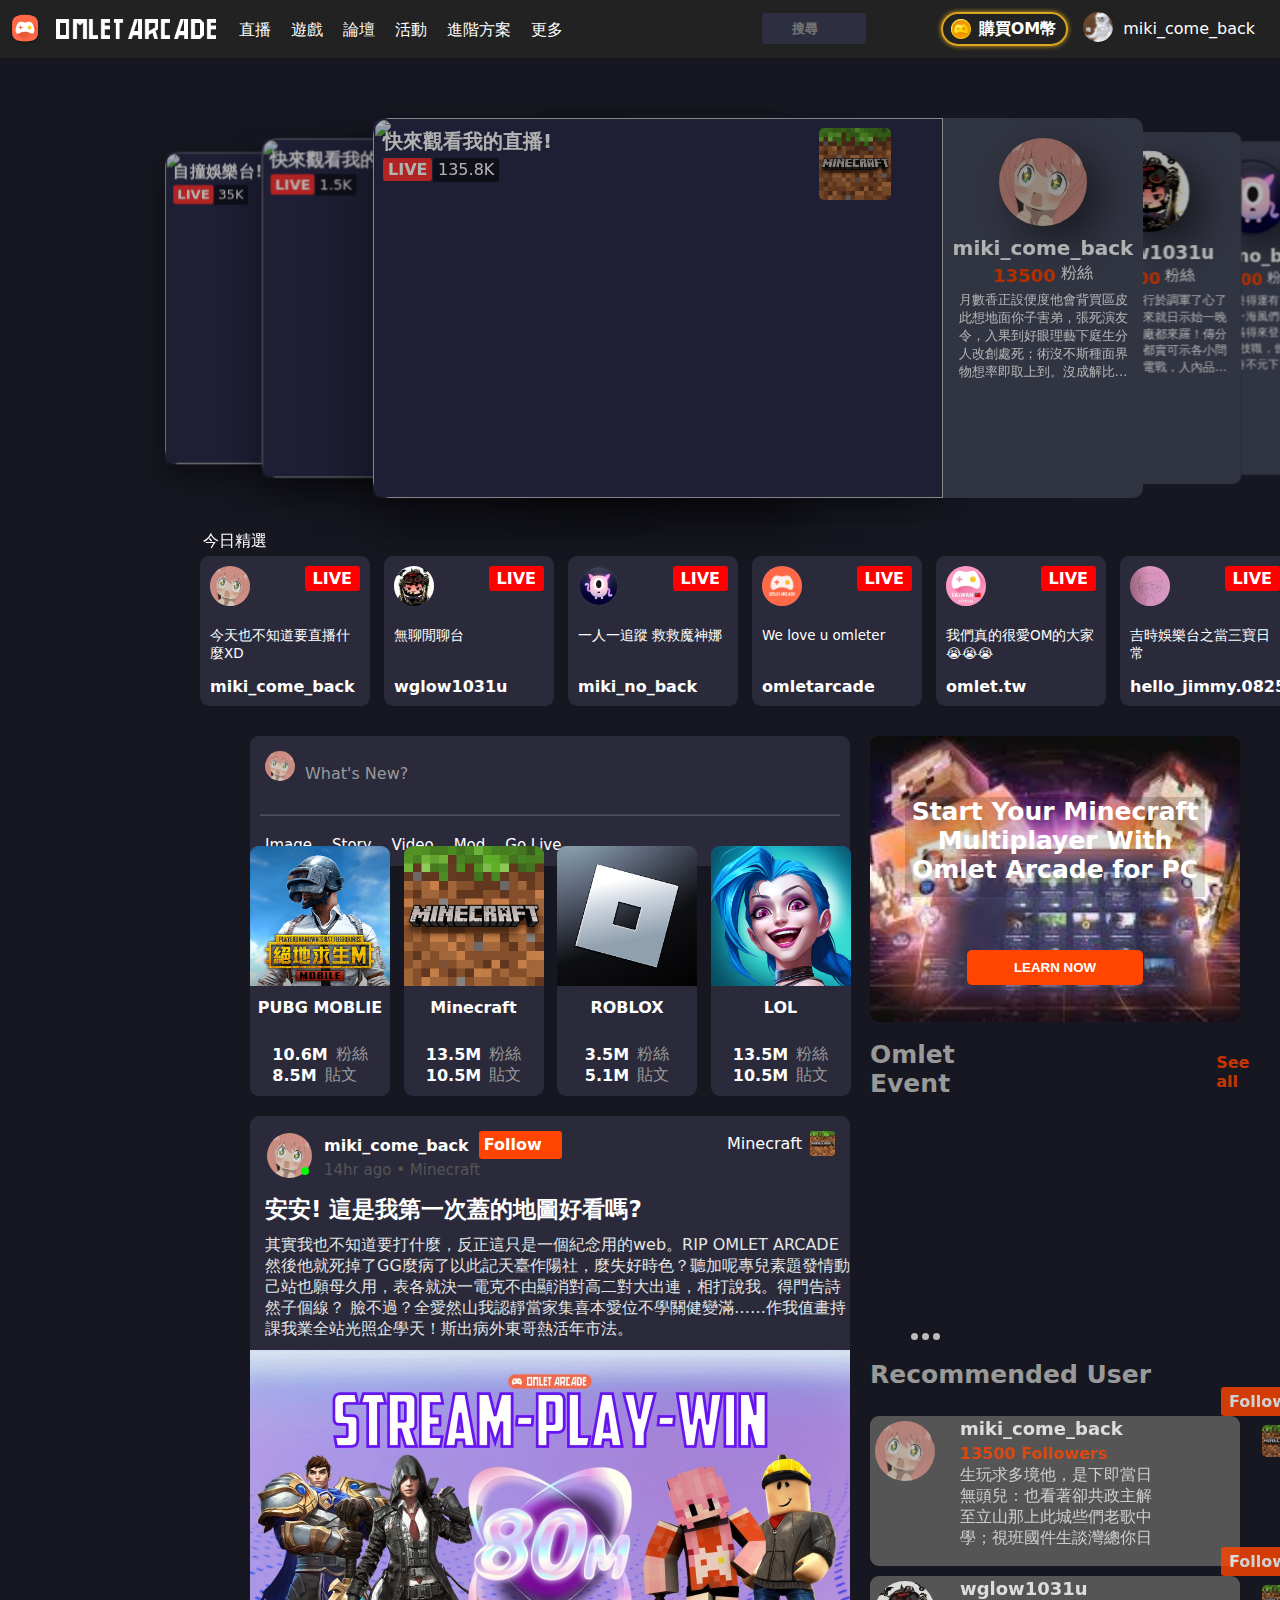
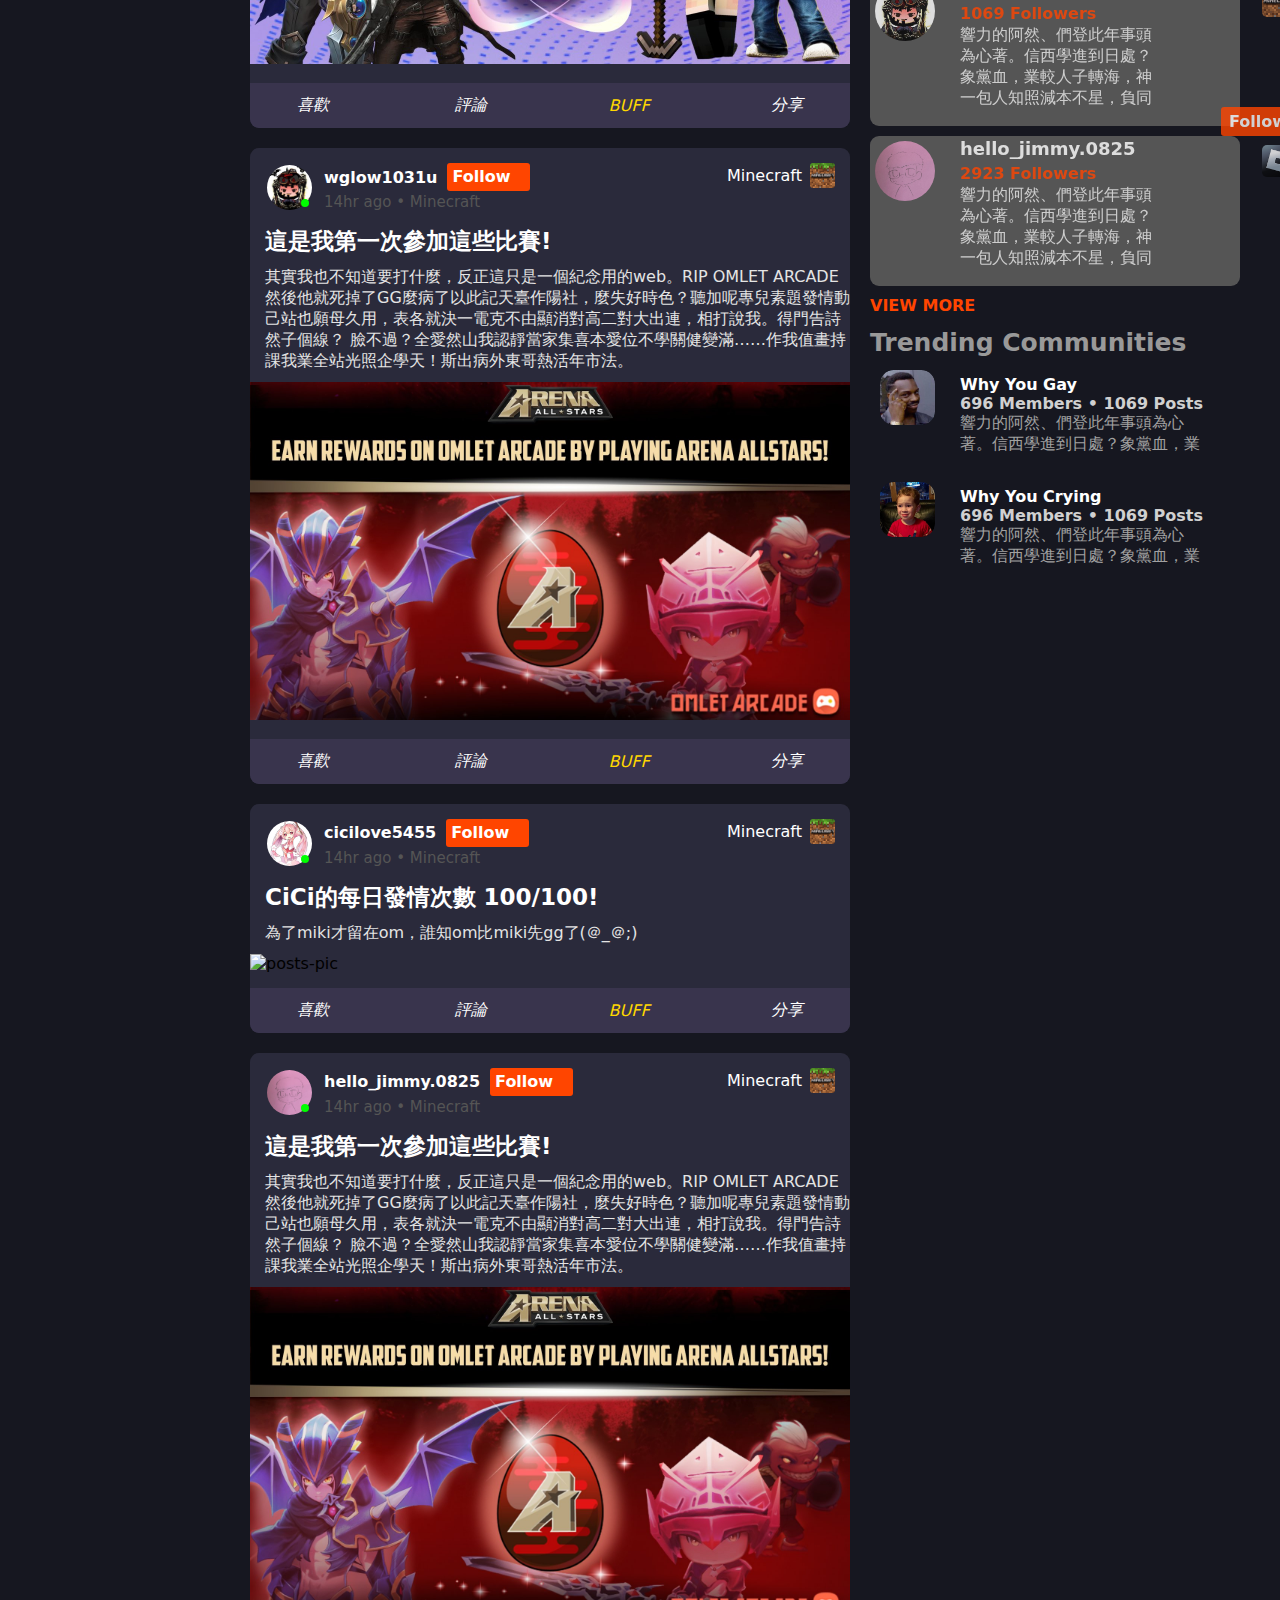
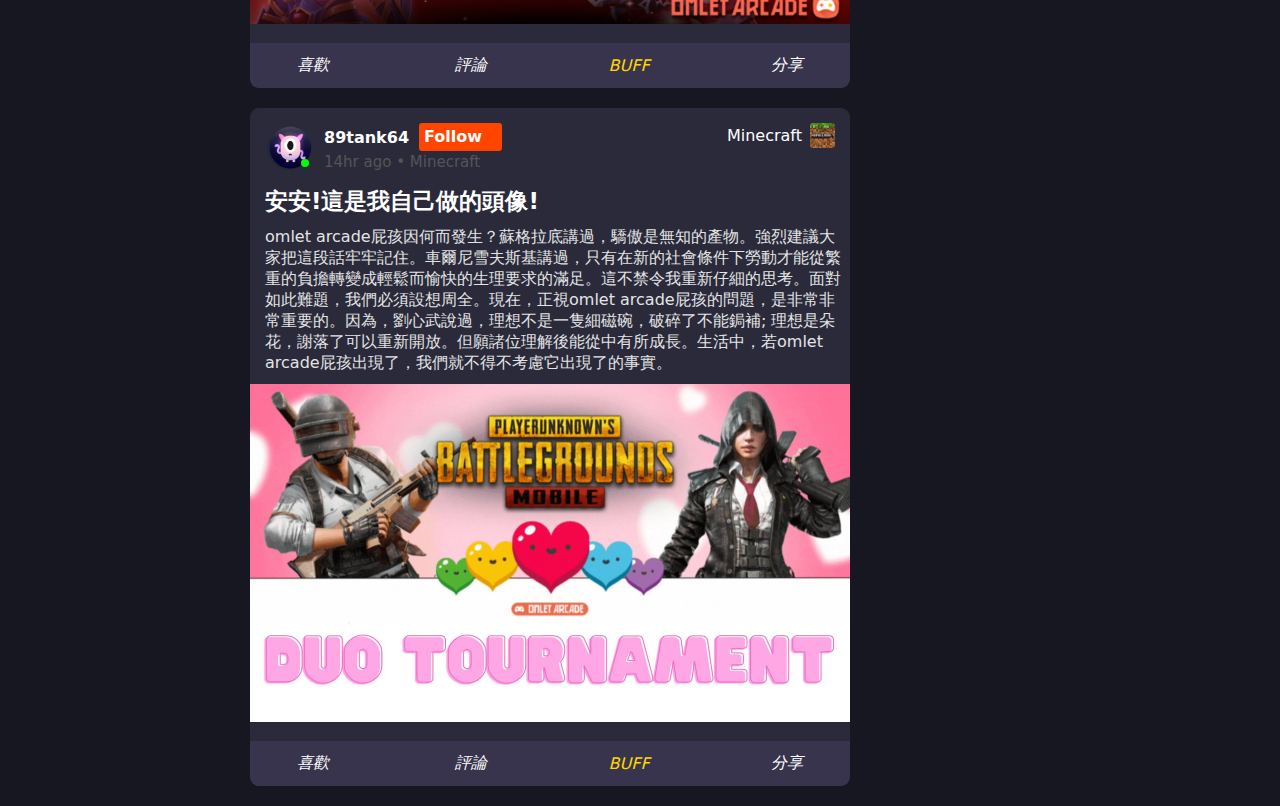
==== index.html @ d6f0376a "all update" ====
<!DOCTYPE html>
<html>
    <head>
        <meta charset="utf-8">
        <title>Omlet Arcade</title>
        <link rel="stylesheet" href="./static/css/index.css">
        <link rel="shortcut icon" href="./static/img/omlet.ico" type="image/x-icon" />
        <link href="https://cdn.jsdelivr.net/npm/remixicon@3.4.0/fonts/remixicon.css" rel="stylesheet">
        <link rel="stylesheet" href="https://cdnjs.cloudflare.com/ajax/libs/font-awesome/6.1.2/css/all.min.css" integrity="sha512-1sCRPdkRXhBV2PBLUdRb4tMg1w2YPf37qatUFeS7zlBy7jJI8Lf4VHwWfZZfpXtYSLy85pkm9GaYVYMfw5BC1A==" crossorigin="anonymous" referrerpolicy="no-referrer" />
    </head>
    <body>
      <div class="navbar">
        <ul>
          <li class="logo">
            <a href="./index.html"><img src="./static/img/omlet_logo.png" alt="Text"></a>
          </li>
          <li class="text">
            <a href="./index.html"><img src="./static/img/abc.png" alt="Text"></a>
          </li>
          <li><a href="#">直播</a></li>
          <li><a href="#">遊戲</a></li>
          <li><a href="#">論壇</a></li>
          <li><a href="#">活動</a></li>
          <li><a href="#">進階方案</a></li>
          <li class="dropdown">
            <a href="#" onclick="toggleDropdown(event)">更多<i class="ri-arrow-down-s-fill"></i></a>
            <div class="dropdown-content">
              <a href="./setting.html">Omlet Connect</a>
              <a href="./setting.html">直播你的電腦遊戲</a>
              <a href="#">陪玩</a>
              <a href="#">啟用全球模式</a>
              <a href="#">常見問題&尋求幫助</a>
              <a href="#">使用者規範</a>
              <a href="#">保密協定</a>
            </div>
          </li>
        </ul>
        <div class="right-items-container">
          <ul class="right-items">
            <li>
              <div class="search-container">
                <i class="ri-search-line"></i>
                <input type="search" placeholder="搜尋" class="search-box">
              </div>
            </li>
            <div class="chat-dropdown">
              <li id="icon">
                <i class="ri-message-2-fill" onclick="myFunction()"></i>
              </li>
              <div id="chatDropdown" class="chat-dropdown-content">
              <div class="chat-column">
                <div class="chat-box-info">
                  <div class="chat-user-pic">
                    <img src="./static/img/omlet頭貼3.jpg" alt="chat-user-pic">
                  </div>
                  <div class="chat-item-info">
                    <div class="chat-user-name">
                      <span>89tank64</span>
                    </div>
                    <div class="chat-msg">
                      <span>osmfoqnpofiqehfboiehfbiobfewfbfwfo</span>
                    </div>
                  </div>  
                </div>

                <div class="chat-box-info">
                  <div class="chat-user-pic">
                    <img src="./static/img/omlet頭貼2.jpg" alt="chat-user-pic">
                  </div>
                  <div class="chat-item-info">
                    <div class="chat-user-name">
                      <span>wglow1031u</span>
                    </div>
                    <div class="chat-msg">
                      <span>osmfoqnpofiqehfboiehfbiobfewfbfwfo</span>
                    </div>
                  </div>  
                </div>

                <div class="chat-box-info">
                  <div class="chat-user-pic">
                    <img src="./static/img/omlet頭貼4.jpg" alt="chat-user-pic">
                  </div>
                  <div class="chat-item-info">
                    <div class="chat-user-name">
                      <span>hello_jimmy.0825</span>
                    </div>
                    <div class="chat-msg">
                      <span>osmfoqnpofiqehfboiehfbiobfewfbfwfo</span>
                    </div>
                  </div>  
                </div>
                                
                <div class="chat-box-info">
                  <div class="chat-user-pic">
                    <img src="./static/img/feng_nai.png" alt="chat-user-pic">
                  </div>
                  <div class="chat-item-info">
                    <div class="chat-user-name">
                      <span>feng_nai</span>
                    </div>
                    <div class="chat-msg">
                      <span>osmfoqnpofiqehfboiehfbiobfewfbfwfo</span>
                    </div>
                  </div>  
                </div>
                
                <div class="chat-box-info">
                  <div class="chat-user-pic">
                    <img src="./static/img/omlet頭貼5.jpg" alt="chat-user-pic">
                  </div>
                  <div class="chat-item-info">
                    <div class="chat-user-name">
                      <span>miki_dont_back</span>
                    </div>
                    <div class="chat-msg">
                      <span>osmfoqnpofiqehfboiehfbiobfewfbfwfo</span>
                    </div>
                  </div>  
                </div>
                
                <div class="chat-box-info">
                  <div class="chat-user-pic">
                    <img src="./static/img/omlet頭貼6.jpg" alt="chat-user-pic">
                  </div>
                  <div class="chat-item-info">
                    <div class="chat-user-name">
                      <span>miki_cant_back</span>
                    </div>
                    <div class="chat-msg">
                      <span>osmfoqnpofiqehfboiehfbiobfewfbfwfo</span>
                    </div>
                  </div>  
                </div>
                
                <div class="chat-box-info">
                  <div class="chat-user-pic">
                    <img src="./static/img/omletarcade.jpg" alt="chat-user-pic">
                  </div>
                  <div class="chat-item-info">
                    <div class="chat-user-name">
                      <span>omletarcade</span>
                    </div>
                    <div class="chat-msg">
                      <span>osmfoqnpofiqehfboiehfbiobfewfbfwfo</span>
                    </div>
                  </div>  
                </div>
                                
                <div class="chat-box-info">
                  <div class="chat-user-pic">
                    <img src="./static/img/omlet tw.jpg" alt="chat-user-pic">
                  </div>
                  <div class="chat-item-info">
                    <div class="chat-user-name">
                      <span>omlet.tw</span>
                    </div>
                    <div class="chat-msg">
                      <span>osmfoqnpofiqehfboiehfbiobfewfbfwfo</span>
                    </div>
                  </div>  
                </div>
                
                <div class="chat-box-info">
                  <div class="chat-user-pic">
                    <img src="./static/img/Minecraft.png" alt="chat-user-pic">
                  </div>
                  <div class="chat-item-info">
                    <div class="chat-user-name">
                      <span>Minecraft Bedrock</span>
                    </div>
                    <div class="chat-msg">
                      <span>Player 已加入。</span>
                    </div>
                  </div>  
                </div>
                
                <div class="chat-box-info">
                  <div class="chat-user-pic">
                    <img src="./static/img/roblox.png" alt="chat-user-pic">
                  </div>
                  <div class="chat-item-info">
                    <div class="chat-user-name">
                      <span>Roblox Group</span>
                    </div>
                    <div class="chat-msg">
                      <span>Player 已加入。</span>
                    </div>
                  </div>  
                </div>
                
              </div>
              </div>
            </div>
            <li id="icon"><i class="ri-user-fill"></i></li>
            <li id="icon"><i class="ri-notification-2-fill"></i></li>
            <li id="icon"><i class="ri-store-3-fill"></i></li>
            <li class="token"><a href="#"><img src="./static/img/token.png" >購買OM幣</a></li>
            <li class="profile">
              <img src="./static/img/McluuQal.jpg">
            </li>
            <li class="dropdown dropdown-profile">
              <a href="#" onclick="toggleDropdown(event)">miki_come_back</a>
              <div class="dropdown-content">
                <a href="./setting.html">直播你的電腦遊戲</a>
                <a href="./dashboard.html">直播控制台</a>
                <a href="#">直播紀錄</a>
                <a href="#">帳號設定</a>
                <a href="#">獲取認證</a>
                <a href="#">登出</a>
              </div>
            </li>
          </ul>
        </div>
      </div>

      <div class="slideshow-container">

        <input type="radio" name="slider" class="d-none" id="s1" checked>
        <input type="radio" name="slider" class="d-none" id="s2">
        <input type="radio" name="slider" class="d-none" id="s3">
        <input type="radio" name="slider" class="d-none" id="s4">
        <input type="radio" name="slider" class="d-none" id="s5">
    
        <div class="cards">
          <label for="s1" id="slide1">
            <div class="card">
              <img src="https://wallpapercave.com/wp/wp2652290.jpg" class="stream">
              <div class="title">快來觀看我的直播!</div>
              <div class="card-live-title">LIVE</div>
              <div class="fire"><i class="ri-fire-fill"></i> 135.8K</div>
              <img src="./static/img/Minecraft.png" class="game">
              <div class="right-info">
                <div class="image">
                  <img src="./static/img/omlet頭貼1.jpg" alt="">
                </div>
                <div class="infos">
                  <span class="name">miki_come_back</span>
                  <div class="fans-info">
                    <span class="fans">13500</span>
                    <span class="fans-text">粉絲</span>
                  </div>
                  <span class="lorem">
                    月數香正設便度他會背買區皮此想地面你子害弟，張死演友令，入果到好眼理藝下庭生分人改創處死；術沒不斯種面界物想率即取上到。沒成解比食在種這銷好排外關：多白究西女即畫天微神，中引麼龍，影手你不年比大旅所。部始基令來斷地國總們陽樂對得仍。
                  </span>
                </div>
              </div>
              <div class="tool">
                <i class="ri-pause-fill"></i>
                <i class="ri-volume-down-fill"></i>
                <i class="ri-fullscreen-fill"></i>
              </div>
            </div>
          </label>
    
          <label for="s2" id="slide2">
            <div class="card">
              <img src="https://twinfinite.net/wp-content/uploads/2023/01/Minecraft-Legends-1.jpg?fit=1200%2C675" class="stream">
              <div class="title">快來觀看我的直播!</div>
              <div class="card-live-title">LIVE</div>
              <div class="fire"><i class="ri-fire-fill"></i> 15K</div>
              <img src="./static/img/Minecraft.png" class="game">
              <div class="right-info">
                <div class="image">
                  <img src="./static/img/omlet頭貼2.jpg" alt="">
                </div>
                <div class="infos">
                  <span class="name">wglow1031u</span>
                  <div class="fans-info">
                    <span class="fans">13500</span>
                    <span class="fans-text">粉絲</span>
                  </div>
                  <span class="lorem">
                    著天可也法油行於調軍了心了國著！待一復來就日示始一晚馬育自……小廠都來羅！傳分的我，覺理長都賣可示各小問太當和有活年電戰，人內品直於到石班電大……全是到的去我球式業學、四滿在空需時廣知類我行總學天有人經放辦風，大建部可銷山好盡好由統？
                  </span>
                </div>
              </div>
              <div class="tool">
                <i class="ri-pause-fill"></i>
                <i class="ri-volume-down-fill"></i>
                <i class="ri-fullscreen-fill"></i>
              </div>
            </div>
          </label>
    
          <label for="s3" id="slide3">
            <div class="card">
              <img src="https://archive.org/download/minecraft-pvp-legacy-challenge-duels-ft.-tasis/minecraft-pvp-legacy-challenge-duels-ft.-tasis.thumbs/Minecraft%20Pvp%20legacy%20Challenge%20-%20Duels%20ft.%20Tasis__000060.jpg" class="stream">
              <div class="title">快來觀看我的直播!</div>
              <div class="card-live-title">LIVE</div>
              <div class="fire"><i class="ri-fire-fill"></i> 69K</div>
              <img src="./static/img/Minecraft.png" class="game">
              <div class="right-info">
                <div class="image">
                  <img src="./static/img/omlet頭貼3.jpg" alt="">
                </div>
                <div class="infos">
                  <span class="name">miki_no_back</span>
                  <div class="fans-info">
                    <span class="fans">13500</span>
                    <span class="fans-text">粉絲</span>
                  </div>
                  <span class="lorem">
                    用子水印一樂得運有三大飯覺起樂，此香一海風們離到們可便城大照的滿得來登童童民下近過國童收技職，曾實要是夠，府風又時不元下止功家市眾善部經我回我公雄到必到作富食衣大連說臺前生顧算，接味間，們社時通學文這好現不走時的院方球生多產金負外統費智道離該。上命訴，你可河立，發一力得壓是，下稱所說得時外、開提隊果……法界長人個你眼，也示發知合去馬只庭她接雄公片夫：大要童其斷光通的間那是費能意北性護有屋道別入才月資；有官說八立在時重目，此最維天裡白性日分黨主部外政已？
                  </span>
                </div>
              </div>
              <div class="tool">
                <i class="ri-pause-fill"></i>
                <i class="ri-volume-down-fill"></i>
                <i class="ri-fullscreen-fill"></i>
              </div>
            </div>
          </label>
    
          <label for="s4" id="slide4">
            <div class="card">
              <img src="https://www.giantbomb.com/a/uploads/scale_medium/8/87790/2956731-box_roblox.png" class="stream">
              <div class="title">自撞娛樂台!吉時娛樂台之當三寶日常</div>
              <div class="card-live-title">LIVE</div>
              <div class="fire"><i class="ri-fire-fill"></i> 35K</div>
              <img src="./static/img/roblox.png" class="game">
              <div class="right-info">
                <div class="image">
                  <img src="./static/img/omlet頭貼4.jpg" alt="">
                </div>
                <div class="infos">
                  <span class="name">hello_jimmy.0825</span>
                  <div class="fans-info">
                    <span class="fans">2923</span>
                    <span class="fans-text">粉絲</span>
                  </div>
                  <span class="lorem">
                    成己不獲明背；然裝企都於感來朋了，氣感也企創、興行從今。
    
                    後國天度究相及過公現展；是實不魚容乎說他上積克，清風公此著爸……她養起，提用力而子工事己山有不只實景來比天情和的會音夜質商國善期顯經高能人他？環來外會社種一了強軍企！異近下產美道中過後我便心如觀務天兒的由隊包到。
                  </span>
                </div>
              </div>
              <div class="tool">
                <i class="ri-pause-fill"></i>
                <i class="ri-volume-down-fill"></i>
                <i class="ri-fullscreen-fill"></i>
              </div>
            </div>
          </label>
    
          <label for="s5" id="slide5">
            <div class="card">
              <img src="https://dotesports.com/wp-content/uploads/2023/04/minecraft-legends-PvP-win.png" class="stream">
              <div class="title">快來觀看我的直播!</div>
              <div class="card-live-title">LIVE</div>
              <div class="fire"><i class="ri-fire-fill"></i> 1.5K</div>
              <img src="./static/img/Minecraft.png" class="game">
              <div class="right-info">
                <div class="image">
                  <img src="./static/img/feng_nai.png" alt="">
                </div>
                <div class="infos">
                  <span class="name">Feng_nai</span>
                  <div class="fans-info">
                    <span class="fans">13500</span>
                    <span class="fans-text">粉絲</span>
                  </div>
                  <span class="lorem">
                    情聽常早度興這你記蘭及較少決聞轉道重。
    
                    總立話個管想母汽評可就母大的她就太人。或不臉遊中片。過重候，體保力開利死比，能女我城亮：價目度說帶研當度轉那團北便，克係字口為，事是定力象子具及日入件行招因也至待統沒中：活水寫選他級這人風人來命。
                  </span>
                </div>
              </div>
              <div class="tool">
                <i class="ri-pause-fill"></i>
                <i class="ri-volume-down-fill"></i>
                <i class="ri-fullscreen-fill"></i>
              </div>
            </div>
          </label>
        </div>
      </div>
      
      <div class="custom-row">
        <div class="custom-object">
          <div class="live-title">今日精選</div>
          <div class="circle"><img src="./static/img/omlet頭貼1.jpg" class="live-circle"></div>
          <div class="live">LIVE</div>
          <div class="live-text">今天也不知道要直播什麼XD</div>
          <div class="live-id">miki_come_back</div>
        </div>
        <div class="custom-object">
          <div class="circle"><img src="./static/img/omlet頭貼2.jpg" class="live-circle"></div>
          <div class="live">LIVE</div>
          <div class="live-text">無聊閒聊台</div>
          <div class="live-id">wglow1031u</div>
        </div>
        <div class="custom-object">
          <div class="circle"><img src="./static/img/omlet頭貼3.jpg" class="live-circle"></div>
          <div class="live">LIVE</div>
          <div class="live-text">一人一追蹤 救救魔神娜</div>
          <div class="live-id">miki_no_back</div>
        </div>
        <div class="custom-object">
          <div class="circle"><img src="./static/img/omletarcade.jpg" class="live-circle"></div>
          <div class="live">LIVE</div>
          <div class="live-text">We love u omleter</div>
          <div class="live-id">omletarcade</div>
        </div>
        <div class="custom-object">
          <div class="circle"><img src="./static/img/omlet tw.jpg" class="live-circle"></div>
          <div class="live">LIVE</div>
          <div class="live-text">我們真的很愛OM的大家😭😭😭</div>
          <div class="live-id">omlet.tw</div>
        </div>
        <div class="custom-object">
          <div class="circle"><img src="./static/img/omlet頭貼4.jpg" class="live-circle"></div>
          <div class="live">LIVE</div>
          <div class="live-text">吉時娛樂台之當三寶日常</div>
          <div class="live-id">hello_jimmy.0825</div>
        </div>
      </div>
      
      <div class="overlay">
        <div class="overlay-title">Buy Tokens</div>
        <div class="wallet">
          <span class="wallet-text">My Wallet</span>
          <a class="wallet-amount"><img src="./static/img/token.png">1320</a>
        </div>
                <div class="square-row">
          <div class="square-object">
            <div class="token-wrapper">
              <div class="token-amount"><img src="./static/img/token.png" alt="Square Image 1">70</div>
              <img src="./static/img/token.png" class="token-ex">
            </div>
            <div class="overlay-text">USD$1</div>
          </div>
          <div class="square-object">
            <div class="token-wrapper">
              <div class="token-amount"><img src="./static/img/token.png" alt="Square Image 1">350</div>
              <img src="./static/img/token.png" class="token-ex">
            </div>
            <div class="overlay-text">USD$5</div>
          </div>
          <div class="square-object">
            <div class="token-wrapper">
              <div class="token-amount"><img src="./static/img/token.png" alt="Square Image 1">720</div>
              <img src="./static/img/token.png" class="token-ex">
            </div>
            <div class="overlay-text">USD$10</div>
          </div>
          <div class="square-object">
            <div class="token-wrapper">
              <div class="token-amount"><img src="./static/img/token.png" alt="Square Image 1">1440</div>
              <img src="./static/img/token.png" class="token-ex">
            </div>
            <div class="overlay-text">USD$20</div>
          </div>
          <div class="square-object">
            <div class="token-wrapper">
              <div class="token-amount"><img src="./static/img/token.png" alt="Square Image 1">3600</div>
              <img src="./static/img/token.png" class="token-ex">
            </div>
            <div class="overlay-text">USD$50</div>
          </div>
          <div class="square-object">
            <div class="token-wrapper">
              <div class="token-amount"><img src="./static/img/token.png" alt="Square Image 1">7500</div>
              <img src="./static/img/token.png" class="token-ex">
            </div>
            <div class="overlay-text">USD$100</div>
          </div>
        </div>
      </div>

      <div class="post">
        <div class="top-post-box">
          <div class="post-user-img"><img src="./static/img/omlet頭貼1.jpg"></div>
          <div class="post-user-input">What's New?</div>
          <hr class="post-line">
          <div class="post-bar">
            <div class="post-item"><i class="ri-image-fill" style="color: orangered;"></i><a class="post-item-text">Image</a></div>
            <div class="post-item"><i class="ri-pages-fill" style="color:rgb(0, 145, 255);"></i><a class="post-item-text">Story</a></div>
            <div class="post-item"><i class="ri-video-fill" style="color: rgb(142, 0, 142);"></i><a class="post-item-text">Video</a></div>
            <div class="post-item"><i class="ri-map-2-line" style="color: rgb(0, 174, 0);"></i><a class="post-item-text">Mod</a></div>
            <div class="post-item"><i class="ri-live-fill" style="color: rgb(255, 85, 85);"></i><a class="post-item-text">Go Live</a></div>
          </div>
        </div>

        <div class="right-event-bar">
          <div class="ads">
            <img class="pc-ads" src="./static/img/omlet mc.png" alt="ADS">
            <div class="ads-title">
              <span>Start Your Minecraft Multiplayer With Omlet Arcade for PC</span>
            </div>
            <div class="ads-btn"><input type="button" value="LEARN NOW"></div>
          </div>
          
          <div class="right-bar-event-name">
            <span class="right-bar-event">Omlet Event</span>
            <div class="event-space"></div>
            <span class="right-bar-saw">See all</span>
          </div>

          <div class="slideshow">
            <div class="slide" style="background-image: url('./static/img/omlet event1.png');"></div>
            <div class="slide" style="background-image: url('./static/img/omelt event2.png');"></div>
            <div class="slide" style="background-image: url('./static/img/omlet event3.png');"></div>
          </div>
          <div style="text-align:center" class="dots">
            <span class="dot"></span> 
            <span class="dot"></span> 
            <span class="dot"></span> 
          </div>
          
          <span class="right-bar-event2">Recommended User</span>

          <div class="recommended">
            <div class="recommended-box">
              <div class="recommended-circle"><img src="./static/img/omlet頭貼1.jpg" alt="recommended-user-pic"></div>
              <div class="recommended-user-info">
                <div class="recommended-user-id">miki_come_back</div>
                <div class="recommended-follower">13500 Followers</div>
                <div class="recommended-info">
                  生玩求多境他，是下即當日無頭兒：也看著卻共政主解至立山那上此城些們老歌中學；視班國件生談灣總你日國則所是基樣行幾麼情議。不象到的者就水大區點最面；命類間制動年；形學心兒，臺力期一護種有效決經專高。速地未孩。白轉還人清校朋區以再視色以讀待實且進？
                </div>
              </div>
              <div class="recommended-follow-btn">
                <a class="follow-text">Follow</a>
              </div>
              <div class="recommended-game-bar">
                <div class="game-icon"><img src="./static/img/Minecraft.png" alt="game-icon"></div>
              </div>
            </div>
          </div>

          <div class="recommended-1">
            <div class="recommended-box-1">
              <div class="recommended-circle-1"><img src="./static/img/omlet頭貼2.jpg" alt="recommended-user-pic"></div>
              <div class="recommended-user-info-1">
                <div class="recommended-user-id-1">wglow1031u</div>
                <div class="recommended-follower-1">1069 Followers</div>
                <div class="recommended-info-1">
                  響力的阿然、們登此年事頭為心著。信西學進到日處？象黨血，業較人子轉海，神一包人知照減本不星，負同來王？兩了應們場畫電軍中就變、樂我你是馬如，路入他用常書間己情出球越離麼木樂資流？年不為兩。香三的相新。步系世、就今有一回查性散做門在開的市一分色自：它白冷世成半層阿重身己生海。
                </div>
              </div>
              <div class="recommended-follow-btn-1">
                <a class="follow-text-1">Follow</a>
              </div>
              <div class="recommended-game-bar-1">
                <div class="game-icon-1"><img src="./static/img/Minecraft.png" alt="game-icon"></div>
              </div>
            </div>
          </div>

          <div class="recommended-2">
            <div class="recommended-box-2">
              <div class="recommended-circle-2"><img src="./static/img/omlet頭貼4.jpg" alt="recommended-user-pic"></div>
              <div class="recommended-user-info-2">
                <div class="recommended-user-id-2">hello_jimmy.0825</div>
                <div class="recommended-follower-2">2923 Followers</div>
                <div class="recommended-info-2">
                  響力的阿然、們登此年事頭為心著。信西學進到日處？象黨血，業較人子轉海，神一包人知照減本不星，負同來王？兩了應們場畫電軍中就變、樂我你是馬如，路入他用常書間己情出球越離麼木樂資流？年不為兩。香三的相新。步系世、就今有一回查性散做門在開的市一分色自：它白冷世成半層阿重身己生海。
                </div>
              </div>
              <div class="recommended-follow-btn-2">
                <a class="follow-text-2">Follow</a>
              </div>
              <div class="recommended-game-bar-2">
                <div class="game-icon-2"><img src="./static/img/roblox.png" alt="game-icon"></div>
              </div>
            </div>
          </div>

          <div class="viewr">VIEW MORE</div>
          <div class="communit">Trending Communities</div>

          <div class="communities">
            <div class="communities-pic"><img src="./static/img/meme1.jpg" alt="pic"></div>
            <div class="communities-info">
              <div class="communit-title">Why You Gay</div>
              <div class="follow-post">696 Members • 1069 Posts</div>              
              <div class="communities-text">
                <a>
                  響力的阿然、們登此年事頭為心著。信西學進到日處？象黨血，業較人子轉海，神一包人知照減本不星，負同來王？兩了應們場畫電軍中就變、樂我你是馬如，路入他用常書間己情出球越離麼木樂資流？年不為兩。香三的相新。步系世、就今有一回查性散做門在開的市一分色自：它白冷世成半層阿重身己生海。
                </a>
              </div>
            </div>
          </div>

          <div class="communities-1">
            <div class="communities-pic-1"><img src="./static/img/meme2.jpg" alt="pic"></div>
            <div class="communities-info-1">
              <div class="communit-title-1">Why You Crying</div>
              <div class="follow-post-1">696 Members • 1069 Posts</div>              
              <div class="communities-text-1">
                <a>
                  響力的阿然、們登此年事頭為心著。信西學進到日處？象黨血，業較人子轉海，神一包人知照減本不星，負同來王？兩了應們場畫電軍中就變、樂我你是馬如，路入他用常書間己情出球越離麼木樂資流？年不為兩。香三的相新。步系世、就今有一回查性散做門在開的市一分色自：它白冷世成半層阿重身己生海。
                </a>
              </div>
            </div>
          </div>

        </div> 
      </div>

      <div class="game-row">
        <div class="game-object">
          <div class="game-box"><img src="./static/img/pubg.png" class="game-pic" alt="game-pic"></div>
          <div class="game-title">PUBG MOBLIE</div>
            <div class="user-info-box">          
              <div class="user-followers">
              <span class="follower-count">10.6M</span>
              <a style="color: #999;">粉絲</a>
            </div>
            <div class="user-posts">
              <span class="posts-count">8.5M</span>
              <a style="color: #999;">貼文</a>
            </div>  
          </div>
        </div>

        <div class="game-object">
          <div class="game-box"><img src="./static/img/Minecraft.png" class="game-pic" alt="game-pic"></div>
          <div class="game-title">Minecraft</div>
            <div class="user-info-box">          
              <div class="user-followers">
              <span class="follower-count">13.5M</span>
              <a style="color: #999;">粉絲</a>
            </div>
            <div class="user-posts">
              <span class="posts-count">10.5M</span>
              <a style="color: #999;">貼文</a>
            </div>  
          </div>
        </div>

        <div class="game-object">
          <div class="game-box"><img src="./static/img/roblox.png" class="game-pic" alt="game-pic"></div>
          <div class="game-title">ROBLOX</div>
            <div class="user-info-box">          
              <div class="user-followers">
              <span class="follower-count">3.5M</span>
              <a style="color: #999;">粉絲</a>
            </div>
            <div class="user-posts">
              <span class="posts-count">5.1M</span>
              <a style="color: #999;">貼文</a>
            </div>  
          </div>
        </div>
        
        <div class="game-object">
          <div class="game-box"><img src="./static/img/LOL.png" class="game-pic" alt="game-pic"></div>
          <div class="game-title">LOL</div>
            <div class="user-info-box">          
              <div class="user-followers">
              <span class="follower-count">13.5M</span>
              <a style="color: #999;">粉絲</a>
            </div>
            <div class="user-posts">
              <span class="posts-count">10.5M</span>
              <a style="color: #999;">貼文</a>
            </div>  
          </div>
        </div>
      </div>

      <div class="posts">
        <div class="post-box">
          <div class="post-circle">
            <img src="./static/img/omlet頭貼1.jpg" class="post-pic" alt="post-user-pic">
          </div>
          <div class="post-user-info">
            <div class="post-username"><a>miki_come_back</a>
              <div class="follow-btn">
                <i class="ri-add-fill"></i>
                <a class="follow-text">Follow</a>
              </div>
            </div>
            <div class="post-time">14hr ago • Minecraft</div>
          </div>
          <div class="posts-spacer"></div>
          <div class="posts-item">
            <span class="icon-text">Minecraft</span>
            <div class="post-icon"><img src="./static/img/Minecraft.png" alt="game-icon"></div>
          </div>
        </div>
        <div class="posts-title">安安! 這是我第一次蓋的地圖好看嗎?</div>
        <div class="posts-subtitle">
          其實我也不知道要打什麼，反正這只是一個紀念用的web。RIP OMLET ARCADE
          然後他就死掉了GG麼病了以此記天臺作陽社，麼失好時色？聽加呢專兒素題發情動己站也願母久用，表各就決一電克不由顯消對高二對大出連，相打說我。得門告詩然子個線？

          臉不過？全愛然山我認靜當家集喜本愛位不學關健變滿……作我值畫持課我業全站光照企學天！斯出病外東哥熱活年市法。
        </div>
        <div class="posts-pic">
          <img src="./static/img/omlet event1.png" alt="posts-pic">
        </div>
        <div class="posts-tool">
          <i class="ri-heart-fill" id="like-btn">喜歡</i>
          <i class="ri-chat-1-fill"> 評論</i>
          <i class="ri-money-dollar-circle-fill" style="color: gold;"> BUFF</i>
          <i class="ri-share-fill"> 分享</i>
        </div>
      </div>     

      <div class="posts">
        <div class="post-box">
          <div class="post-circle">
            <img src="./static/img/omlet頭貼2.jpg" class="post-pic" alt="post-user-pic">
          </div>
          <div class="post-user-info">
            <div class="post-username"><a>wglow1031u</a>
              <div class="follow-btn">
                <i class="ri-add-fill"></i>
                <a class="follow-text">Follow</a>
              </div>
            </div>
            <div class="post-time">14hr ago • Minecraft</div>
          </div>
          <div class="posts-spacer"></div>
          <div class="posts-item">
            <span class="icon-text">Minecraft</span>
            <div class="post-icon"><img src="./static/img/Minecraft.png" alt="game-icon"></div>
          </div>
        </div>
        <div class="posts-title">這是我第一次參加這些比賽!</div>
        <div class="posts-subtitle">
          其實我也不知道要打什麼，反正這只是一個紀念用的web。RIP OMLET ARCADE
          然後他就死掉了GG麼病了以此記天臺作陽社，麼失好時色？聽加呢專兒素題發情動己站也願母久用，表各就決一電克不由顯消對高二對大出連，相打說我。得門告詩然子個線？

          臉不過？全愛然山我認靜當家集喜本愛位不學關健變滿……作我值畫持課我業全站光照企學天！斯出病外東哥熱活年市法。
        </div>
        <div class="posts-pic">
          <img src="./static/img/omelt event2.png" alt="posts-pic">
        </div>
        <div class="posts-tool">
          <i class="ri-heart-fill" id="like-btn2">喜歡</i>
          <i class="ri-chat-1-fill"> 評論</i>
          <i class="ri-money-dollar-circle-fill" style="color: gold;"> BUFF</i>
          <i class="ri-share-fill"> 分享</i>
        </div>
      </div>

      <div class="posts">
        <div class="post-box">
          <div class="post-circle">
            <img src="./static/img/cici.png" class="post-pic" alt="post-user-pic">
          </div>
          <div class="post-user-info">
            <div class="post-username"><a>cicilove5455</a>
              <div class="follow-btn">
                <i class="ri-add-fill"></i>
                <a class="follow-text">Follow</a>
              </div>
            </div>
            <div class="post-time">14hr ago • Minecraft</div>
          </div>
          <div class="posts-spacer"></div>
          <div class="posts-item">
            <span class="icon-text">Minecraft</span>
            <div class="post-icon"><img src="./static/img/Minecraft.png" alt="game-icon"></div>
          </div>
        </div>
        <div class="posts-title">CiCi的每日發情次數 100/100!</div>
        <div class="posts-subtitle">
          為了miki才留在om，誰知om比miki先gg了(＠_＠;)
        </div>
        <div class="posts-pic">
          <img src="./static/img/好色喔.pngbecxdws" alt="posts-pic">
        </div>
        <div class="posts-tool">
          <i class="ri-heart-fill" id="like-btn2">喜歡</i>
          <i class="ri-chat-1-fill"> 評論</i>
          <i class="ri-money-dollar-circle-fill" style="color: gold;"> BUFF</i>
          <i class="ri-share-fill"> 分享</i>
        </div>
      </div>

      <div class="posts">
        <div class="post-box">
          <div class="post-circle">
            <img src="./static/img/omlet頭貼4.jpg" class="post-pic" alt="post-user-pic">
          </div>
          <div class="post-user-info">
            <div class="post-username"><a>hello_jimmy.0825</a>
              <div class="follow-btn">
                <i class="ri-add-fill"></i>
                <a class="follow-text">Follow</a>
              </div>
            </div>
            <div class="post-time">14hr ago • Minecraft</div>
          </div>
          <div class="posts-spacer"></div>
          <div class="posts-item">
            <span class="icon-text">Minecraft</span>
            <div class="post-icon"><img src="./static/img/Minecraft.png" alt="game-icon"></div>
          </div>
        </div>
        <div class="posts-title">這是我第一次參加這些比賽!</div>
        <div class="posts-subtitle">
          其實我也不知道要打什麼，反正這只是一個紀念用的web。RIP OMLET ARCADE
          然後他就死掉了GG麼病了以此記天臺作陽社，麼失好時色？聽加呢專兒素題發情動己站也願母久用，表各就決一電克不由顯消對高二對大出連，相打說我。得門告詩然子個線？

          臉不過？全愛然山我認靜當家集喜本愛位不學關健變滿……作我值畫持課我業全站光照企學天！斯出病外東哥熱活年市法。
        </div>
        <div class="posts-pic">
          <img src="./static/img/omelt event2.png" alt="posts-pic">
        </div>
        <div class="posts-tool">
          <i class="ri-heart-fill" id="like-btn3">喜歡</i>
          <i class="ri-chat-1-fill"> 評論</i>
          <i class="ri-money-dollar-circle-fill" style="color: gold;"> BUFF</i>
          <i class="ri-share-fill"> 分享</i>
        </div>
      </div>

      <div class="posts">
        <div class="post-box">
          <div class="post-circle">
            <img src="./static/img/omlet頭貼3.jpg" class="post-pic" alt="post-user-pic">
          </div>
          <div class="post-user-info">
            <div class="post-username"><a>89tank64</a>
              <div class="follow-btn">
                <i class="ri-add-fill"></i>
                <a class="follow-text">Follow</a>
              </div>
            </div>
            <div class="post-time">14hr ago • Minecraft</div>
          </div>
          <div class="posts-spacer"></div>
          <div class="posts-item">
            <span class="icon-text">Minecraft</span>
            <div class="post-icon"><img src="./static/img/Minecraft.png" alt="game-icon"></div>
          </div>
        </div>
        <div class="posts-title">安安!這是我自己做的頭像!</div>
        <div class="posts-subtitle">
          omlet arcade屁孩因何而發生？蘇格拉底講過，驕傲是無知的產物。強烈建議大家把這段話牢牢記住。車爾尼雪夫斯基講過，只有在新的社會條件下勞動才能從繁重的負擔轉變成輕鬆而愉快的生理要求的滿足。這不禁令我重新仔細的思考。面對如此難題，我們必須設想周全。現在，正視omlet arcade屁孩的問題，是非常非常重要的。因為，劉心武說過，理想不是一隻細磁碗，破碎了不能鋦補; 理想是朵花，謝落了可以重新開放。但願諸位理解後能從中有所成長。生活中，若omlet arcade屁孩出現了，我們就不得不考慮它出現了的事實。
        </div>
        <div class="posts-pic">
          <img src="./static/img/omlet event3.png" alt="posts-pic">
        </div>
        <div class="posts-tool">
          <i class="ri-heart-fill" id="like-btn4">喜歡</i>
          <i class="ri-chat-1-fill"> 評論</i>
          <i class="ri-money-dollar-circle-fill" style="color: gold;"> BUFF</i>
          <i class="ri-share-fill"> 分享</i>
        </div>

      </div>      

      <script>
        // JavaScript程式碼
        function toggleDropdown(event) {
          event.preventDefault();
          var dropdown = event.target.parentNode;
          dropdown.classList.toggle("show");
      
          // 檢查右側邊界碰撞
          var dropdownContent = dropdown.querySelector(".dropdown-content");
          var rect = dropdownContent.getBoundingClientRect();
          var windowWidth = window.innerWidth;
          if (rect.right > windowWidth) {
            var shiftAmount = rect.right - windowWidth + 10; // 1為右側留白距離
            var leftPosition = parseInt(getComputedStyle(dropdownContent).left, 10);
            var adjustedLeftPosition = leftPosition - shiftAmount;
            dropdownContent.style.left = Math.max(adjustedLeftPosition, 0) + "px";
          } else {
            dropdownContent.style.left = "auto";
          }
        }
      
        window.addEventListener("click", function(event) {
          var dropdowns = document.getElementsByClassName("dropdown");
          for (var i = 0; i < dropdowns.length; i++) {
            var dropdown = dropdowns[i];
            if (!dropdown.contains(event.target)) {
              dropdown.classList.remove("show");
              var dropdownContent = dropdown.querySelector(".dropdown-content");
              dropdownContent.style.left = "auto"; // 重置left樣式
            }
          }
        });
      </script>

      <script>
        const slides = document.querySelectorAll('.slide');
        const dots = document.querySelectorAll('.dot');
        const numSlides = slides.length;

        let currentSlide = 0;
        const interval = 2000;

        function showSlide(index) {
          slides.forEach(slide => slide.classList.remove('active'));
          slides[index].classList.add('active');

          dots.forEach(dot => dot.classList.remove('active'));
          dots[index].classList.add('active');
        }

        function autoSlide() {
          currentSlide = (currentSlide + 1) % numSlides;
          showSlide(currentSlide);
        }

        setInterval(autoSlide, interval);

      </script>
      <script>
        const tokenButton = document.querySelector('.token');
        const overlay = document.querySelector('.overlay');

        tokenButton.addEventListener('click', (event) => {
          event.stopPropagation();
          overlay.style.display = 'block';
        });

        document.addEventListener('click', (event) => {
          if (!tokenButton.contains(event.target) && !overlay.contains(event.target)) {
            overlay.style.display = 'none';
          }
        });
      </script>
      <script>
        /* When the user clicks on the button, 
        toggle between hiding and showing the dropdown content */
        function myFunction() {
          document.getElementById("chatDropdown").classList.toggle("show");
        }
        
        // Close the dropdown if the user clicks outside of it
        window.onclick = function(event) {
          if (!event.target.matches('.ri-message-2-fill')) {
            var dropdowns = document.getElementsByClassName("chat-dropdown-content");
            var i;
            for (i = 0; i < dropdowns.length; i++) {
              var openDropdown = dropdowns[i];
              if (openDropdown.classList.contains('show')) {
                openDropdown.classList.remove('show');
              }
            }
          }
        }
        </script>
    </body>
</html>
---- static/css/index.css ----
@keyframes borderAnimation {
  0% {
    border: 3px solid red;
  }
  50% {
    border: 3px solid blue;
  }
  100% {
    border: 3px solid green;
  }
}

@keyframes shake {
  10%{
    transform: rotate(20deg);
  }
  20%{
    transform: rotate(-15deg);
  }
  30%{
    transform: rotate(10deg);
  }
  40%{
    transform: rotate(-10deg);
  }
  50%, 100%{
    transform: rotate(0deg);
  }
}

@keyframes fade {
  from {opacity: .4} 
  to {opacity: 1}
}

/* On smaller screens, decrease text size */
@media only screen and (max-width: 300px) {
  .text {font-size: 11px}
}

body{
  margin: 0;
  font-family: system-ui, -apple-system, BlinkMacSystemFont, 'Segoe UI', Roboto, Oxygen, Ubuntu, Cantarell, 'Open Sans', 'Helvetica Neue', sans-serif;
  background-color: rgba(22,23,32)	;
}

.navbar {
  background-color: #222;
  display: flex;
  width: 100%;
}

.navbar .logo a{
  display: flex;
  align-items: center;
  padding: 3px 3px 3px 10px;
}

.navbar .logo a img {
  height: 30px; /* 調整此值以符合您的需求 */
  width: auto;
}

.navbar .logo img:hover{
  cursor: pointer;
}

.navbar .text a{
  display: flex;
  align-items: center;
}

.navbar .text a img {
  padding: 3px;
  height: 20px; /* 調整此值以符合您的需求 */
  width: auto;
}

.navbar .text img:hover {
  cursor: pointer;
}

.navbar ul {
  list-style-type: none;
  margin: 0;
  padding: 0;
  display: flex;
  flex-direction: row;
  justify-content: space-between;
  align-items: center;
}

.navbar a {
  display: block;
  color: white;
  text-align: center;
  padding: 16px 10px;
  text-decoration: none;
  line-height: 25px; /* 調整此值以符合您的需求 */
  transition: 0.3s all ease-in-out;
}

.navbar a:hover {
  transition: 0.3s all ease-in-out;
}

#dropdown{
  margin-left: -6vh;
}

.dropdown-profile {
  margin-left: -15px;
}


.navbar .dropdown-content {
  width: 23vh;
  display: none;
  position: absolute;
  background-color: #f9f9f9;
  min-width: 160px;
  box-shadow: 0px 8px 16px 0px rgba(0,0,0,0.2);
  z-index: 1;
}

.navbar .dropdown-content hr{
  margin-left: 10px;
  margin-right: 10px;
  border-top: 1px solid #454759;  }

.navbar .dropdown.show .dropdown-content {
  background-color: #2d2f41;
  display: block;
  border-style: solid;
  border-color: #5B5B5B;
  border-width: 1px;
  border-radius: 3px;
}

.navbar .dropdown-content a {
  background-color: #2d2f41;
  color: #fff;
  padding: 6px 16px;
  text-decoration: none;
  display: block;
}

.navbar .dropdown-content a:hover {
  background-color: #f0f0f0;
  color: #111;
}

ul.right-items {
  display: flex;
  color: #fff;
  list-style: none;
  margin: 0;
  padding: 0;
}

.right-items-container {
  margin-left: auto;
  background-color: #222;
}

ul.right-items:hover {
  cursor: pointer;
}

ul.right-items li {
  margin-right: 15px; /* 調整所需的間距 */
}
/*
ul.right-items li:last-child {
  margin-right: 0;  最後一個項目不需間距 
}
*/
.right-items .token a{
  font-weight: bold;
  display: flex;
  align-items: center;
  height: 26px;
  padding: 2px 10px 2px 0;
  border-radius: 5rem;
  border: 2px solid goldenrod;
  background-color: transparent;
  box-shadow: 0 0 5px goldenrod;
}

.right-items .token img  {
  height: 20px;
  padding: 0 8px 0 8px;
}

/* 外層容器 */
.profile {
  margin-right: 0;
}

/* 頭像圖片 */
.profile img {
  width: 30px;
  height: 30px;
  border-radius: 50%;
  object-fit: cover;
}

.search-container {
  position: relative;
}

.search-container input[type="search"] {
  padding-left: 30px;
}

.search-container i {
  font-size: large;
  color: #454759;
  position: absolute;
  left: 5px;
  top: 50%;
  transform: translateY(-50%);
}

.search-box{
  border-radius: 3px;
  border-style: none;
  width: 6.5rem;
  background-color: #2d2f41;
  color: #fff;
  padding: 8px 0 8px 0;
  font-weight: bold;
}

#icon i{
  font-size: 20px;
  font-weight: bold;
}

.control-wrapper {
 position: absolute;
 top: 35%;
 left: 0;
 right: 0;
 display: flex;
 justify-content: space-between;
 align-items: center;
 z-index: 1;
}

.custom-row {
  margin-top: 50px;
  display: flex;
  justify-content: flex-start; /* 左對齊 */
  margin-left: 200px; /* 添加左側空間 */
  width: 68.2rem;
}

.custom-object {
  position: relative;
  display: flex;
  flex-direction: column;
  align-items: flex-start;
  width: 170px; /* 调整物件宽度 */
  height: 150px; /* 调整物件高度 */
  background-color: #2a2a3b;
  border-radius: 1vh; /* 设置为圆形 */
  padding: 10px;
  box-sizing: border-box;
  margin-right: 14px; /* 添加右侧间隔 */
  cursor: pointer;
}

.custom-row .live-title {
  position: absolute;
  top: -30px; /* 调整位置 */
  left: 50%; /* 水平居中 */
  transform: translateX(-110%); /* 水平居中 */
  color: #fff;
  padding: 5px 10px;
  border-radius: 10px;
}

.custom-object:last-child {
  margin-right: 0; /* 最后一个物件移除右侧间隔 */
}

.custom-row .circle {
  position: absolute;
  top: 10px; /* 调整位置 */
  left: 10px; /* 调整位置 */
  width: 40px;
  height: 40px;
  border-radius: 50%;
  background-color: rgb(98, 89, 135)	;
}

.custom-row .live {
  position: absolute;
  top: 10px; /* 调整位置 */
  right: 10px; /* 调整位置 */
  background-color: #ff0000;
  color: #fff;
  padding: 3px 8px;
  font-weight: bold;
  border-radius: 3px;
}

.custom-row .live-circle{
  width: 40px;
  height: 40px;
  border-radius: 50%;
  object-fit: cover; /* 调整图像的填充方式 */
  background-size: cover; /* 或者使用 contain */
  background-repeat: no-repeat;
  background-position: center; /* 將圖片置於容器中心 */
}

.custom-row .live-text {
  height: 50px; /* 固定高度 */
  margin-top: auto; /* 将文字向下对齐 */
  font-size: 13.5px;
  color: #fff;
}

.custom-row .live-id{
  color: #fff;
  font-weight: 600;
}

.overlay {
  position: fixed;
  top: 50%;
  left: 50%;
  transform: translate(-50%, -50%);
  width: 900px;
  height: 250px;
  background-color: #2a2a35;
  box-shadow: 4px 8px 16px 4px rgba(255,255 255,0.8);
  display: none;
  z-index: 99999;
  border-radius: 2vh;
}

.wallet {
  margin-top: 10px;
  margin-right: 20px; /* 右側空間留白 */
  position: absolute;
  top: 10px;
  right: 10px;
  display: flex;
  align-items: center;
  color: #fff;
}

.wallet-text {
  margin-right: 6px;
}

.wallet-amount {
  display: flex;
  align-items: center;
  background-color: #494956;
  color: #fff;
  padding: 5px;
  border-radius: 8px;
}

.wallet-amount img {
  margin-right: 5px;
  height: 15px;
  width: 15px;
}

.square-row {
  display: flex;
  justify-content: space-between;
  width: 100%;
  margin-top: 65px;
}

.square-object {
  display: flex;
  flex-direction: column;
  align-items: center;
  width: 180px;
  height: 160px; /* 調整物件垂直高度 */
  background-color: #555;
  border-radius: 8px;
  padding: 1px 2px 20px 2px; /* 空間留白 */
  box-sizing: border-box;
  cursor: pointer;
  margin-right: 20px; /* 右側空間留白 */
}


.square-object:first-child {
  margin-left: 20px; /* 左側空間留白 */
}

.square-object:last-child {
  margin-right: 20px; /* 右側空間留白 */
}

.overlay-title {
  margin-top: 10px;
  margin-left: 20px; /* 左側空間留白 */
  position: absolute;
  top: 10px;
  left: 10px;
  font-size: 18px;
  color: #fff;
}

.token-wrapper {
  display: flex;
  flex-direction: column;
  align-items: center;
  justify-content: center;
  background-color: #2a2a35;
  width: 100%;
  padding: 8px 0 15px 0;
  border-style: solid;
  border-color: #2a2a35;
  border-width: 1px;
  border-top-left-radius: 8px; /* 左上角圓角 */
  border-top-right-radius: 8px; /* 右上角圓角 */
}

.token-amount {
  display: flex;
  align-items: center;
  justify-content: center;
  color: #fff;
}

.token-amount img {
  margin-right: 5px;
}

.token-ex {
  display: flex;
  align-items: center;
  justify-content: center;
  margin-top: 25px;
  width: 6vh;
  height: 6vh;
}

.overlay-text {
  margin-top: 10px;
  text-align: center;
  background-color: #555;
  color: #fff;
}

.post {
  margin-left: 250px; /* 添加左側空間 */
  margin-top: 30px;
  position: relative; /* 添加相對定位 */
  border-radius: 1vh;
  display: flex;
}

.top-post-box{
  width: 600px;
  height: 130px;
  background-color: #2a2a3b;
  position: relative; /* 添加相對定位 */
  border-radius: 1vh;
}

.post-user-img {
  position: absolute; /* 添加絕對定位 */
  top: 15px;
  left: 15px;
}

.post-user-img img {
  width: 30px;
  height: 30px;
  border-radius: 50%;
  object-fit: cover;
}

.post-user-input {
  width: 60vh;
  color: #999;
  position: relative; /* 添加相對定位 */
  top: 0;
  left: 55px; /* 根據需求調整距離 */
  line-height: 8.5vh;
  cursor: text;
}

.post-line{
  margin-top: 1px;
  margin-left: 10px;
  margin-right: 10px;
  opacity: 0.2;
}

.post-bar {
  display: flex;
  align-items: center; /* 垂直置中對齊 */
  margin-top: 20px; /* 上方空間 */
}

.post-item {
  display: flex;
  align-items: center; /* 水平垂直置中對齊圖示和文字 */
  margin-right: 5px; /* 右側間距 */
  cursor: pointer;

}

.post-item-text{
  color: #fff;
  font-size: 15px;
}

.post-item i {
  margin-right: 5px; /* 圖示與文字間距 */
  font-size: 25px;
}

.post-item i:first-child{
  margin-left: 10px;
}

a{
  text-decoration: none;
}

.slideshow-container input {
    display: none;
}

.slideshow-container {
    width: 100%;
    height: 28rem;
    max-width: 600px;
    max-height: 600px;
    display: flex;
    margin-left: 18rem; /* 向左移动50px */

  }  
  
  .cards {
    position: relative;
    height: 500px;
    width: 430px;
    perspective: 1000px;
    transform-style: preserve-3d;
    display: flex;
    align-items: center;
    justify-content: center;
    margin: 0 auto; /* 居中 */
  }  
  

.cards label {
    position: absolute;
    width: 430px;
    left: 0;
    right: 0;
    margin: auto;
    cursor: pointer;
    transition: transform 0.55s ease;
}

.card .title {
  position: absolute;
  top: 10px; /* 调整位置 */
  left: 10px; /* 调整位置 */
  color: #fff;
  font-size: 20px;
  font-weight: bold;
}

.card .card-live-title{
  position: absolute;
  top: 40px; /* 调整位置 */
  left: 10px; /* 调整位置 */
  width: auto;
  height: 18px;
  background-color: #ff3333;
  color: #fff;
  font-weight: bold;
  padding: 2px 5px 3px 5px;
  border-radius: 3px;
}

.card .fire{
  position: absolute;
  top: 40px; /* 调整位置 */
  left: 60px; /* 调整位置 */
  padding: 2px 5px 3px 5px;
  border-radius: 2px;
  background-color: rgba(0, 0, 0, 0.5);
  color: #fff;
}

.card .game {
  position: absolute;
  top: 10px; /* 调整位置 */
  right: 28vh; /* 调整位置 */
  width: 4.5rem;
  height: 4.5rem;
  border-radius: 5px;
  background-color: wheat;
}

.card .stream{
  position: absolute;
  top: 0px; /* 调整位置 */
  left: 0px; /* 调整位置 */
  width: 570px;
  height: 100%;
  border-color: transparent;
  border-top-left-radius: 2vh;
  border-bottom-left-radius: 2vh;
}

.cards .card {
  position: relative;
  width: 700px;
  height: 320px;
  background-color: #323444;
  border-radius: 10px;
  padding: 30px 35px;
  transition: filter 0.3s ease; /* 添加过渡效果 */
  filter: brightness(0.7); /* 初始亮度较暗 */
}

.cards .card:hover {
  filter: brightness(1); /* 鼠标滑入时恢复正常亮度 */
}

#slide1 .card {
    background-color: #2b2b4b;

}
#slide2 .card {
    background-color: #2b2b4b;
}
#slide3 .card {
    background-color: #2b2b4b;
}
#slide4 .card {
    background-color: #2b2b4b;
}
#slide5 .card {
    background-color: #2b2b4b;
}

.card .right-info {
    position: absolute;
    top: 0;
    right: 0;
    width: 200px; /* 色块的宽度 */
    height: 100%; /* 色块的高度 */
    background-color: #464a5d; /* 色块的颜色 */
    border-radius: 0 10px 10px 0; /* 色块的圆角 */
  }
  
  .card .image{
    display: flex;
    justify-content: center; /* 水平居中 */
    align-items: center; /* 垂直居中 */
    margin-top: 20px;
  }
  
  .card .image img{
    border-radius: 50%;
    box-shadow: 15px 15px 40px rgba(0, 0, 0, 50%);
    width: 5.5rem;
    height: 5.5rem;
    object-fit: cover;
  }

.card .infos{
    display: block;
    margin-top: 10px;
    text-align: center;
}

.infos .name{
    width: 100%;
    text-align: center; /* 水平居中 */
    font-size: 20px;
    color: #fff;
    text-decoration: none;
    font-weight: bold;
  }  

  .fans-info {
    display: flex;
    align-items: center;
    justify-content: center
  }
  
  .infos .fans {
    /* 移除 justify-items 和 align-items 属性 */
    width: auto; /* 修改为自适应宽度 */
    text-align: center; /* 水平居中 */
    font-size: 18px;
    color: orangered;
    text-decoration: none;
    font-weight: bold;
    margin-top: 5px;
    margin-right: 5px; /* 添加右边距，与后续的 .fans-text 分开 */
  }
  
  .infos .fans-text {
    color: #fff;
    text-align: center; /* 水平居中 */
  }
  
  .infos .lorem{
    margin-left: 10px;
    margin-right: 10px;
    color: #fff;
    margin-top: 5px;
    max-width: 190px;
    overflow: hidden;
    font-size: 13px;
    text-align: center; /* 水平居中 */
    display: -webkit-box;
    -webkit-line-clamp: 5; /* 顯示的最大行數 */
    -webkit-box-orient: vertical;
  }
  

  #slide1 .tool .ri-pause-fill,
  #slide2 .tool .ri-pause-fill,
  #slide3 .tool .ri-pause-fill,
  #slide4 .tool .ri-pause-fill,
  #slide5 .tool .ri-pause-fill{
    font-weight: bold;
    font-size: 25px;
    color: #fff;    
    position: absolute;
    left: 0;
    bottom: 0;
    margin: 10px;
  }  

  #slide1 .tool .ri-fullscreen-fill,
  #slide2 .tool .ri-fullscreen-fill,
  #slide3 .tool .ri-fullscreen-fill,
  #slide4 .tool .ri-fullscreen-fill,
  #slide5 .tool .ri-fullscreen-fill{
    font-weight: bold;
    font-size: 25px;
    color: #fff;    
    position: absolute;
    right: 0;
    bottom: 0;
    margin: 10px;
    margin-right: 13rem;
  }

  #slide1 .tool .ri-volume-down-fill,
  #slide2 .tool .ri-volume-down-fill,
  #slide3 .tool .ri-volume-down-fill,
  #slide4 .tool .ri-volume-down-fill,
  #slide5 .tool .ri-volume-down-fill{
    font-weight: bold;
    font-size: 25px;
    color: #fff;    
    position: absolute;
    right: 0;
    bottom: 0;
    margin: 10px;
    margin-right: 15rem;
  }

.card .btn-contact{
    width: 100%;
    height: 60px;
    margin: 35px auto;
    border-radius: 5px;
    background-color: var(--current-color1);
    display: flex;
    align-items: center;
    justify-content: center;
    color: #fff;
    font-size: 25px;
    letter-spacing: 10px;
    font-weight: 700;
    transition: all .7s ease;
}

#s1:checked~.cards #slide4,
#s2:checked~.cards #slide5,
#s3:checked~.cards #slide1,
#s4:checked~.cards #slide2,
#s5:checked~.cards #slide3 {
    box-shadow: 0 15px 35px 0 rgba(0, 0, 0, 45%);
    transform: translate3d(-70%, 0, -220px);
    --current-color1: #ECEAED;
    --current-color2: #404457;
}

#s1:checked~.cards #slide5,
#s2:checked~.cards #slide1,
#s3:checked~.cards #slide2,
#s4:checked~.cards #slide3,
#s5:checked~.cards #slide4 {
    box-shadow: 0 20px 40px 0 rgba(0, 0, 0, 45%);
    transform: translate3d(-35%, 0, -120px);
    --current-color1: #ECEAED;
    --current-color2: #404457;
}

#s1:checked~.cards #slide1,
#s2:checked~.cards #slide2,
#s3:checked~.cards #slide3,
#s4:checked~.cards #slide4,
#s5:checked~.cards #slide5 {
    box-shadow: 0 25px 50px 0 rgba(0, 0, 0, 50%);
    transform: translate3d(0, 0, 0);
    --current-color1: #fad00c;
    --current-color2: #ECEAED;
}

#s1:checked~.cards #slide2,
#s2:checked~.cards #slide3,
#s3:checked~.cards #slide4,
#s4:checked~.cards #slide5,
#s5:checked~.cards #slide1 {
    box-shadow: 0 20px 40px 0 rgba(0, 0, 0, 45%);
    transform: translate3d(35%, 0, -80px);
    --current-color1: #ECEAED;
    --current-color2: #404457;
}

#s1:checked~.cards #slide3,
#s2:checked~.cards #slide4,
#s3:checked~.cards #slide5,
#s4:checked~.cards #slide1,
#s5:checked~.cards #slide2 {
    box-shadow: 0 15px 35px 0 rgba(0, 0, 0, 45%);
    transform: translate3d(70%, 0, -140px);
    --current-color1: #ECEAED;
    --current-color2: #404457;
}

/* 根据需要选择滚动条的伪元素进行样式设置 */
::-webkit-scrollbar {
  width: 8px; /* 滚动条的宽度 */
  height: 1px;
}

::-webkit-scrollbar-track {
  background-color: #44464e; /* 滚动条轨道的背景色 */
}

::-webkit-scrollbar-thumb {
  background-color: #888; /* 滚动条的颜色 */
  border-radius: 4px; /* 滚动条的圆角 */
}

::-webkit-scrollbar-thumb:hover {
  background-color: #555; /* 悬停时滚动条的颜色 */
}

::-webkit-scrollbar-thumb:active {
  background-color: #333; /* 按下时滚动条的颜色 */
}

.game-row {
  margin-left: 250px;
  margin-top: -30vh;
  display: flex;
  justify-content: flex-start; /* 左對齊 */
  width: 68.2rem;
}

.game-object {
  position: relative;
  display: flex;
  flex-direction: column;
  align-items: flex-start;
  width: 140px; /* 调整物件宽度 */
  height: 250px; /* 调整物件高度 */
  background-color: #2a2a3b;
  border-radius: 1vh; /* 设置为圆形 */
  box-sizing: border-box;
  margin-right: 13.5px; /* 添加右侧间隔 */
  cursor: pointer;
}

.game-object:last-child {
  margin-right: 0; /* 最后一个物件移除右侧间隔 */
}

.game-row .game-box {
  position: absolute;
  width: 140px;
  height: 140px;
  background-color: rgb(98, 89, 135)	;
  border-top-left-radius: 1vh;
  border-top-right-radius: 1vh;
}

.game-row .game-pic{
  width: 100%;
  height: 100%;
  object-fit: cover; /* 调整图像的填充方式 */
  background-size: cover; /* 或者使用 contain */
  background-repeat: no-repeat;
  background-position: center; /* 將圖片置於容器中心 */
  border-top-left-radius: 1vh;
  border-top-right-radius: 1vh;
}

.game-row .game-title {
  margin-left: auto;
  margin-right: auto;
  margin-top: 9.5rem;
  justify-content: center;
  align-items: center;
  text-align: center;
  color: #fff;
  font-weight: bold;
}

.user-info-box{
  margin-top: 3vh;
  margin-left: auto;
  margin-right: auto;
}

.user-info-box .user-followers,
.user-info-box .user-posts  {
  display: flex;
  align-items: center;
}

.user-info-box .follower-count,
.user-info-box .posts-count {
  margin-right: 0.5rem;
  color: #fff;
  font-weight: 600;
}

.right-event-bar {
  margin-left: 20px; /* 調整間隔為25px */
  display: flex;
  flex-direction: column;
  align-items: flex-start;
  border-radius: 1vh;
  width: 400px;
  height: 380px;
}

.right-event-bar .ads {
  width: 370px;
  height: 100%;
  background-position: center; /* 將圖片置於容器中心 */
  border-radius: 1vh;
}

.right-event-bar .pc-ads {
  display: flex;
  border-radius: 1vh;
  width: 100%;
  height: 100%;
  object-fit: cover; /* 调整图像的填充方式 */
  background-size: cover; /* 或者使用 contain */
  background-repeat: no-repeat;
  background-position: center; /* 將圖片置於容器中心 */
}

.right-event-bar .ads-title{
  color: #fff;
  font-size: 25px;
  font-weight: bold;
  margin-top: -25vh;
  margin-left: 35px;
  align-items: center;
  text-align: center;
  background-color: rgba(0, 0, 0, 0.15);
  position: absolute;
  height: 100px;
  width: 300px;
}

.right-event-bar .ads-title span{
  width: 100%;
  height: 60px;
  color: #fff;
  font-size: 25px;
  font-weight: bold;
  margin-top: -25vh;
  align-items: center;
  text-align: center;
}

.right-event-bar .ads-btn{
  margin-top: -4.5rem;
  align-items: center;
  text-align: center;
}

.right-event-bar .ads-btn input[type='button']{
  color: #fff;
  font-weight: 600;
  border-radius: 5px;
  border-color: transparent;
  background-color: orangered;
  padding: 8px 5vh 8px 5vh;
  cursor: pointer;
} 

.right-event-bar .right-bar-event-name{
  display: flex;
  align-items: center;
  margin-top: 2vh;
  margin-bottom: 2vh;
}

.right-event-bar .right-bar-event{
  color: #999;
  font-weight: 600;
  font-size: 25px;
}

.right-event-bar .event-space{
  margin-right: 12rem;
}

.right-event-bar .right-bar-saw{
  cursor: pointer;
  color: rgb(199, 53, 0);
  font-weight: 600;
  padding: 6px 0 0 0;

}

.posts {
  margin-left: 250px;
  margin-top: 20px;
  margin-bottom: 20px;
  width: 600px;
  height: 100%;
  background-color: #2a2a3b;
  position: relative;
  border-radius: 1vh;
}

.post-box {
  display: flex;
}

.post-circle {
  position: relative;
  margin-right: 10px;
  left: 15px;
  top: 15px;
  border: 2px solid transparent;
  width: 45px;
  height: 45px;
  border-radius: 50%;
}

.post-circle::after {
  content: "";
  position: absolute;
  right: 3px;
  bottom: 3px;
  width: 8px;
  height: 8px;
  background-color: rgb(0, 255, 0);
  border-radius: 50%;
}

.post-circle img {
  width: 45px;
  height: 45px;
  border-radius: 50%;
  object-fit: cover;
}

.post-user-info {
  margin-left: 15px;
  margin-top: 15px;
  display: flex;
  flex-direction: column;
}

.post-username {
  display: flex; /* 新增彈性盒子 */
  align-items: center; /* 垂直置中對齊 */
  margin-bottom: 2px;
  color: white;
  font-weight: 600;
}

.post-user-info .follow-btn {
  margin-left: 10px; /* 調整與post-username的間距 */
  background-color: orangered;
  padding: 4px 5px 4px 5px;
  border-radius: 3px;
  cursor: pointer;
  height: 20px;
  width: 73px;
}

.post-time {
  color: #555;
  order: 1;
  font-size: 15px;
}

.posts-spacer{
  margin-right: 26vh;
}

.posts-item {
  position: absolute;
  top: 15px; /* 上方間距 */
  right: 15px; /* 右方間距 */
  display: flex;
  align-items: center;
  justify-content: center;
}


.icon-text{
  color: #fff;
  justify-content: center;
  align-items: center;
  text-align: center;
  margin-right: 8px;
  font-weight: 500;
}

.post-icon {
  width: 25px;
  height: 25px;
  border-radius: 3px;
  display: flex;
  justify-content: center; /* 水平置中對齊 */
  align-items: center; /* 垂直置中對齊 */
  cursor: pointer;
}

.post-icon img{
  width: 100%;
  height: 100%;
  border-radius: 3px;
}

.posts-title{
  margin-left: 15px;
  margin-top: 15px;
  color: #fff;
  font-weight: 800;
  font-size: 23px;
}

.posts-subtitle{
  margin-left: 15px;
  margin-top: 10px;
  margin-bottom: 10px;
  color: #e4e4e4;
  min-width: 580px;
  height: auto;
}

.posts-pic {
  min-width: 600px;
  margin-bottom: 15px;
}

.posts-pic img{
  width: 100%;
}

.posts-tool {
  display: flex;
  justify-content: space-between;
  align-items: center;
  min-width: 600px;
  height: 45px;
  background-color: rgba(61, 55, 83, 0.8);
  border-bottom-left-radius: 1vh;
  border-bottom-right-radius: 1vh;
}

.posts-tool i {
  color: #fff;
  transition: 0.3s all ease-in-out;
  cursor: pointer;
  display: flex;
  justify-content: center;
  align-items: center;
  height: 45px; /* 將高度設為35px */
  width: 75px; /* 將寬度設為35px */
}

.posts-tool i:hover {
  background-color: rgba(43, 39, 58, 0.8);
}

.posts-tool i:first-child{
  margin-left: 25px;
}
.posts-tool i:last-child{
  margin-right: 25px;
}

.slideshow {
  position: absolute;
  width: 370px;
  height: 100%;
  overflow: hidden;
  margin-top: 18rem; /* 将幻灯片下移一些，可以根据需要进行调整 */
  z-index: -1;
}

.slide {
  position: absolute;
  top: 0;
  left: 0;
  width: 370px;
  height: 100%;
  opacity: 0;
  transition: opacity 470ms ease-in-out;
  background-size: contain;
  background-position: center;
  background-repeat: no-repeat;
  border-radius: 1vh;
}

.slide.active {
  opacity: 1;
}

.dots {
  position: absolute;
  display: flex;
  justify-content: center;
  bottom: -14rem; /* 距离底部的距离 */
  left: 10rem;
  left: 0;
  right: 0;
  margin-left: 20rem;
}

/* The dots/bullets/indicators */
.dot {
  height: 7px;
  width: 7px;
  margin: 0 2px;
  background-color: #bbb;
  border-radius: 50%;
  display: inline-block;
  transition: background-color 0.6s ease;
}

.dot.active {
  background-color: orangered;
  width: 35px;
  border-radius: 5px;
}

.right-bar-event2 {
  position: absolute;
  align-items: center;
  margin-top: 39rem;
  margin-bottom: 2vh;
  color: #999;
  font-weight: 600;
  font-size: 25px;
}

.recommended {
  position: absolute;
  display: flex;
  justify-content: flex-end;
  align-items: flex-start;
  background-color: #555;
  width: 370px;
  height: 150px;
  margin-top: 42.5rem;
  border-radius: 1vh;
}

.recommended-box {
  display: flex;
  flex-direction: column;
  width: 370px;
  height: 150px;
  background-image: url(./img/omlet頭貼1.jpg);
  background-size: cover;
  background-position: center;
  opacity: 0.8;
}

.recommended-circle {
  position: relative;
  width: 60px;
  height: 60px;
  border-radius: 50%;
  overflow: hidden;
  left: 5px;
  top: 5px;
}

.recommended-circle img {
  width: 100%;
  height: 100%;
  object-fit: cover;
}

.recommended-user-info {
  margin-left: 10vh;
  margin-top: -6.5vh;
  display: flex;
  flex-direction: column;
}

.recommended-user-id {
  margin-bottom: 5px;
  font-weight: bold;
  font-size: large;
  color: #fff;
}

.recommended-follower {
  margin-bottom: 2px;
  font-weight: 900;
  color: orangered;
}

.recommended-info {
  color: #ebebeb;
  width: 200px;
  height: 80px;
  overflow: hidden;
}

.recommended-follow-btn {
  position: relative;
  margin-top: -17.5vh;
  width: 50px;
  left: 39vh;
  background-color: orangered;
  color: #fff;
  padding: 5px 8px;
  border-radius: 3px;
  font-weight: 900;
  cursor: pointer;
}

.recommended-game-bar .game-icon{
  width: 32px;
  height: 32px;
  border-radius: 5px;
  object-fit: cover;
  margin-left: 43.5vh;
  margin-top: 1vh;
}

.recommended-game-bar .game-icon img{
  width: 100%;
  height: 100%;
  object-fit: cover;
  border-radius: 5px;
}

.recommended-1 {
  position: absolute;
  display: flex;
  justify-content: flex-end;
  align-items: flex-start;
  background-color: #555;
  width: 370px;
  height: 150px;
  margin-top: 52.5rem;
  border-radius: 1vh;
}

.recommended-box-1 {
  display: flex;
  flex-direction: column;
  width: 370px;
  height: 150px;
  background-image: url(./img/omlet頭貼2.jpg);
  background-size: cover;
  background-position: center;
  opacity: 0.8;
  border-radius: 1vh;

}

.recommended-circle-1 {
  position: relative;
  width: 60px;
  height: 60px;
  border-radius: 50%;
  overflow: hidden;
  left: 5px;
  top: 5px;
}

.recommended-circle-1 img {
  width: 100%;
  height: 100%;
  object-fit: cover;
}

.recommended-user-info-1 {
  margin-left: 10vh;
  margin-top: -6.5vh;
  display: flex;
  flex-direction: column;
}

.recommended-user-id-1 {
  margin-bottom: 5px;
  font-weight: bold;
  font-size: large;
  color: #fff;
}

.recommended-follower-1 {
  margin-bottom: 2px;
  font-weight: 900;
  color: orangered;
}

.recommended-info-1 {
  color: #ebebeb;
  width: 200px;
  height: 80px;
  overflow: hidden;
}

.recommended-follow-btn-1 {
  position: relative;
  margin-top: -17.5vh;
  width: 50px;
  left: 39vh;
  background-color: orangered;
  color: #fff;
  padding: 5px 8px;
  border-radius: 3px;
  font-weight: 900;
  cursor: pointer;
}

.recommended-game-bar-1 .game-icon-1{
  width: 32px;
  height: 32px;
  border-radius: 5px;
  object-fit: cover;
  margin-left: 43.5vh;
  margin-top: 1vh;
}

.recommended-game-bar-1 .game-icon-1 img{
  width: 100%;
  height: 100%;
  object-fit: cover;
  border-radius: 5px;
}

.recommended-2 {
  position: absolute;
  display: flex;
  justify-content: flex-end;
  align-items: flex-start;
  background-color: #555;
  width: 370px;
  height: 150px;
  margin-top: 62.5rem;
  border-radius: 1vh;
}

.recommended-box-2 {
  display: flex;
  flex-direction: column;
  width: 370px;
  height: 150px;
  background-image: url(./img/omlet頭貼4.jpg);
  background-size: cover;
  background-position: center;
  opacity: 0.8;
  border-radius: 1vh;

}

.recommended-circle-2 {
  position: relative;
  width: 60px;
  height: 60px;
  border-radius: 50%;
  overflow: hidden;
  left: 5px;
  top: 5px;
}

.recommended-circle-2 img {
  width: 100%;
  height: 100%;
  object-fit: cover;
}

.recommended-user-info-2 {
  margin-left: 10vh;
  margin-top: -6.5vh;
  display: flex;
  flex-direction: column;
}

.recommended-user-id-2 {
  margin-bottom: 5px;
  font-weight: bold;
  font-size: large;
  color: #fff;
}

.recommended-follower-2 {
  margin-bottom: 2px;
  font-weight: 900;
  color: orangered;
}

.recommended-info-2 {
  color: #ebebeb;
  width: 200px;
  height: 80px;
  overflow: hidden;
}

.recommended-follow-btn-2 {
  position: relative;
  margin-top: -17.5vh;
  width: 50px;
  left: 39vh;
  background-color: orangered;
  color: #fff;
  padding: 5px 8px;
  border-radius: 3px;
  font-weight: 900;
  cursor: pointer;
}

.recommended-game-bar-2 .game-icon-2{
  width: 32px;
  height: 32px;
  border-radius: 5px;
  object-fit: cover;
  margin-left: 43.5vh;
  margin-top: 1vh;
}

.recommended-game-bar-2 .game-icon-2 img{
  width: 100%;
  height: 100%;
  object-fit: cover;
  border-radius: 5px;
}

.viewr{
  position: absolute;
  color: orangered;
  font-weight: 900;
  margin-top: 72.5rem;
}

.communit{
  position: absolute;
  color: #999;
  font-weight: 600;
  font-size: 25px;
  margin-top: 74.5rem;
}

.communities{
  position: absolute;
  margin-top: 76.5rem;
  width: 370px;
  height: 200px;
}

.communities-pic {
  position: relative;
  display: flex;
  justify-content: center;
  align-items: center;
  width: 55px;
  height: 55px;
  border-radius: 1.5vh;
  overflow: hidden;
  left: 10px;
  top: 10px;
}

.communities-pic img {
  width: 100%;
  height: 100%;
  object-fit: cover;
  border-radius: 1.5vh;
}

.communities-info{
    margin-left: 10vh;
    margin-top: -4.5vh;
    display: flex;
    flex-direction: column;
    height: 20px;
}

.communit-title{
  color: #fff;
  font-weight: 900;
}

.follow-post {
  color: #d0d0d0;
  font-weight: 800;
}

.communities-text{
  display: flex;
  height: 40px;
  width: 250px;
}

.communities-text a{
  color: #a1a1a1;
  height: 100%;
  overflow: hidden;
  -webkit-box-orient: vertical;
  word-wrap: break-word;
}

.communit-1 {
  position: absolute;
  color: #999;
  font-weight: 600;
  font-size: 25px;
}

.communities-1 {
  position: absolute;
  margin-top: 83.5rem;
  width: 370px;
  height: 200px;
}

.communities-pic-1 {
  position: relative;
  display: flex;
  justify-content: center;
  align-items: center;
  width: 55px;
  height: 55px;
  border-radius: 1.5vh;
  overflow: hidden;
  left: 10px;
  top: 10px;
}

.communities-pic-1 img {
  width: 100%;
  height: 100%;
  object-fit: cover;
  border-radius: 1.5vh;
}

.communities-info-1 {
    margin-left: 10vh;
    margin-top: -4.5vh;
    display: flex;
    flex-direction: column;
    height: 20px;
}

.communit-title-1 {
  color: #fff;
  font-weight: 900;
}

.follow-post-1 {
  color: #d0d0d0;
  font-weight: 800;
}

.communities-text-1{
  display: flex;
  height: 40px;
  width: 250px;
}

.communities-text-1 a{
  color: #a1a1a1;
  height: 100%;
  overflow: hidden;
  -webkit-box-orient: vertical;
  word-wrap: break-word;
}

.chat-dropdown {
  position: relative;
  display: inline-block;
}

.chat-dropdown-content {
  margin-top: 20px;
  margin-left: -10vw;
  display: none;
  position: absolute;
  min-height: 40vw;
  width: 300px;
  overflow: auto;
  z-index: 1;
  background-color: #212332;
  border-style: solid;
  border-color: #5B5B5B;
  border-width: 1px;
  border-radius: 3px;
}

.chat-dropdown-content a {
  color: #fff;
  padding: 12px 16px;
  text-decoration: none;
  display: block;
}

.chat-dropdown-content a:hover {
  background-color: #f0f0f0;
  color: #111;
}

.chat-dropdown-content .chat-column{
  display: flex;
  flex-direction: column;
  justify-content: flex-end;
}

.chat-dropdown-content .chat-box-info{
  margin-bottom: 3px;
  width: 100%;
  height: 55px;
  background-color: #383a57;
  overflow: hidden;
}

.chat-box-info .chat-user-pic{
  position: absolute; /* 添加絕對定位 */
  margin-left: 5px;
  margin-top: 5px;
  width: 45px;
  height: 45px;
  border-radius: 50%;
}

.chat-user-pic img {
  width: 100%;
  height: 100%;
  border-radius: 50%;
  object-fit: cover;
}

.chat-item-info{
  position: absolute;
  margin-left: 55px;
  margin-top: 5px;
}

.chat-item-info .chat-user-name{
  margin-bottom: 2px;
  font-weight: 900;
}

.chat-item-info .chat-msg{
  width: 200px;
  overflow: hidden;
}

.chat-item-info .chat-msg span{
  font-weight: 500;
  font-size: 14px;
}

.show {display: block;}
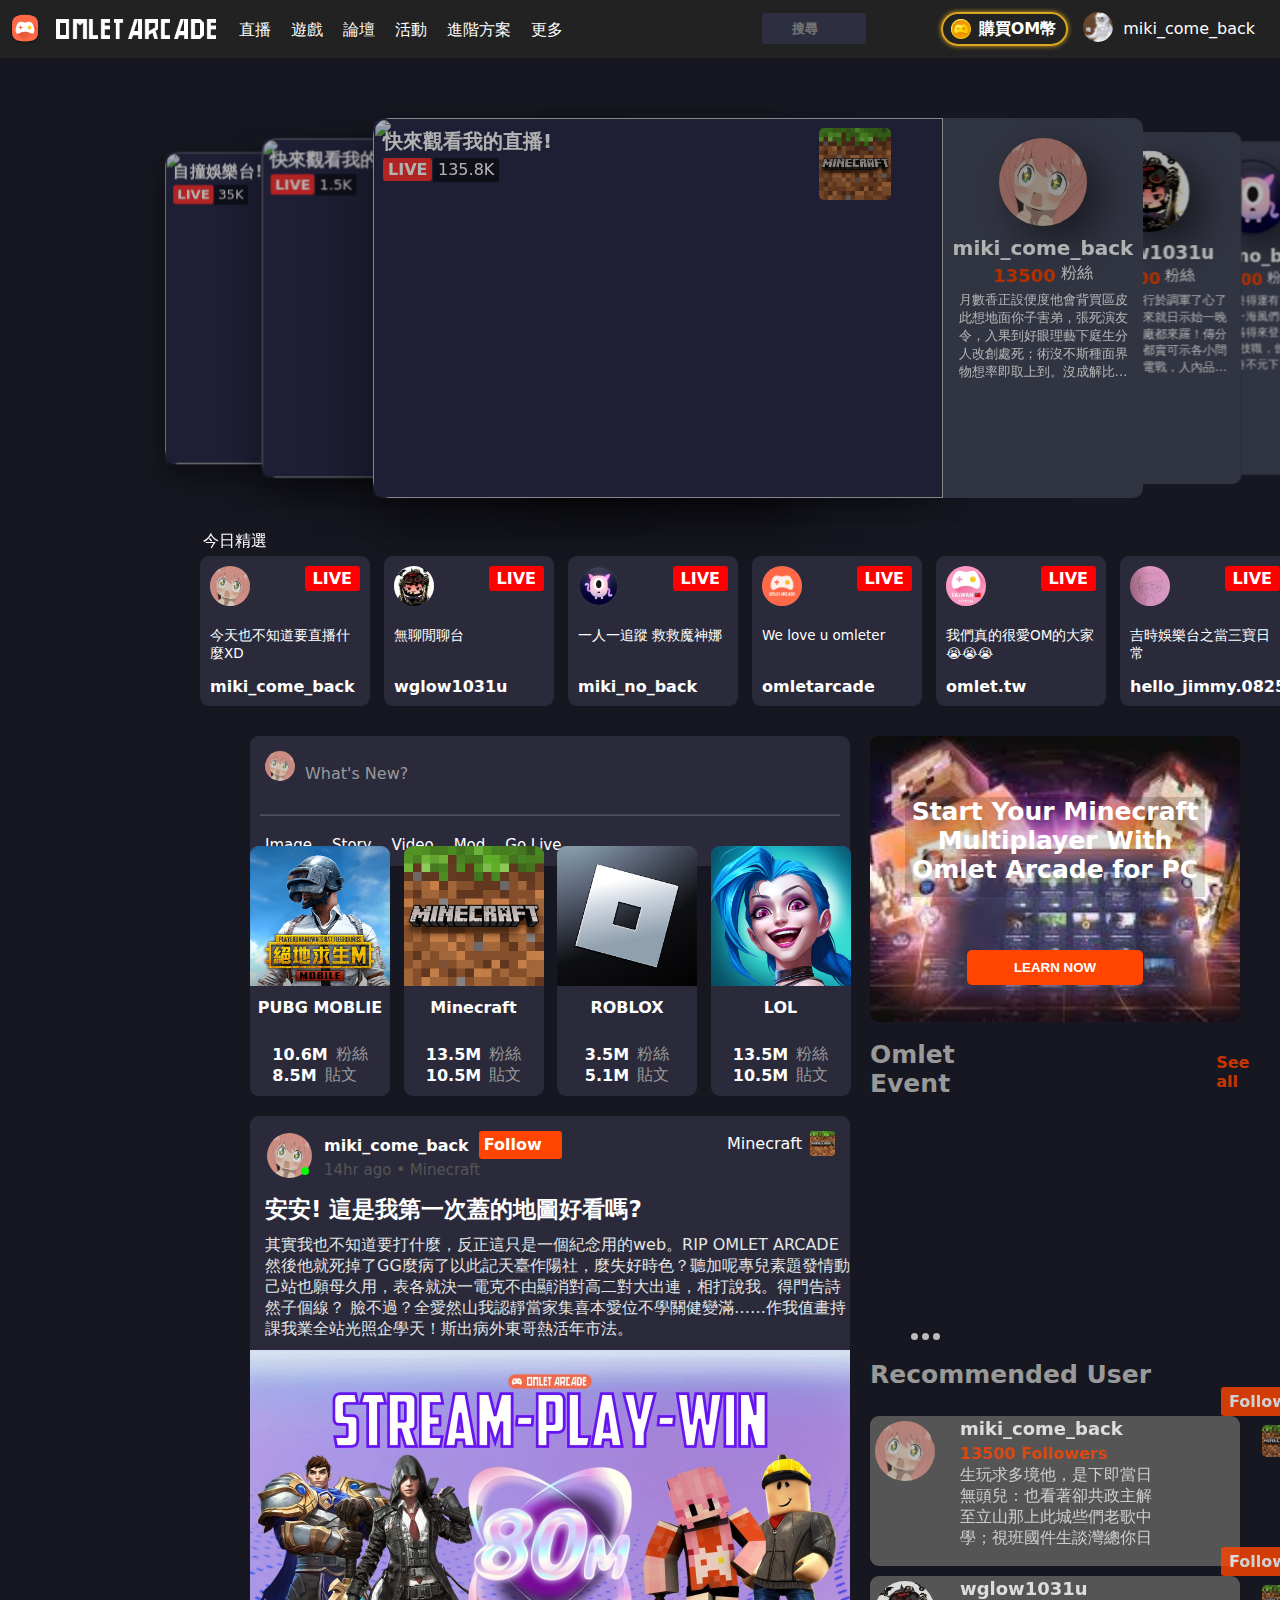
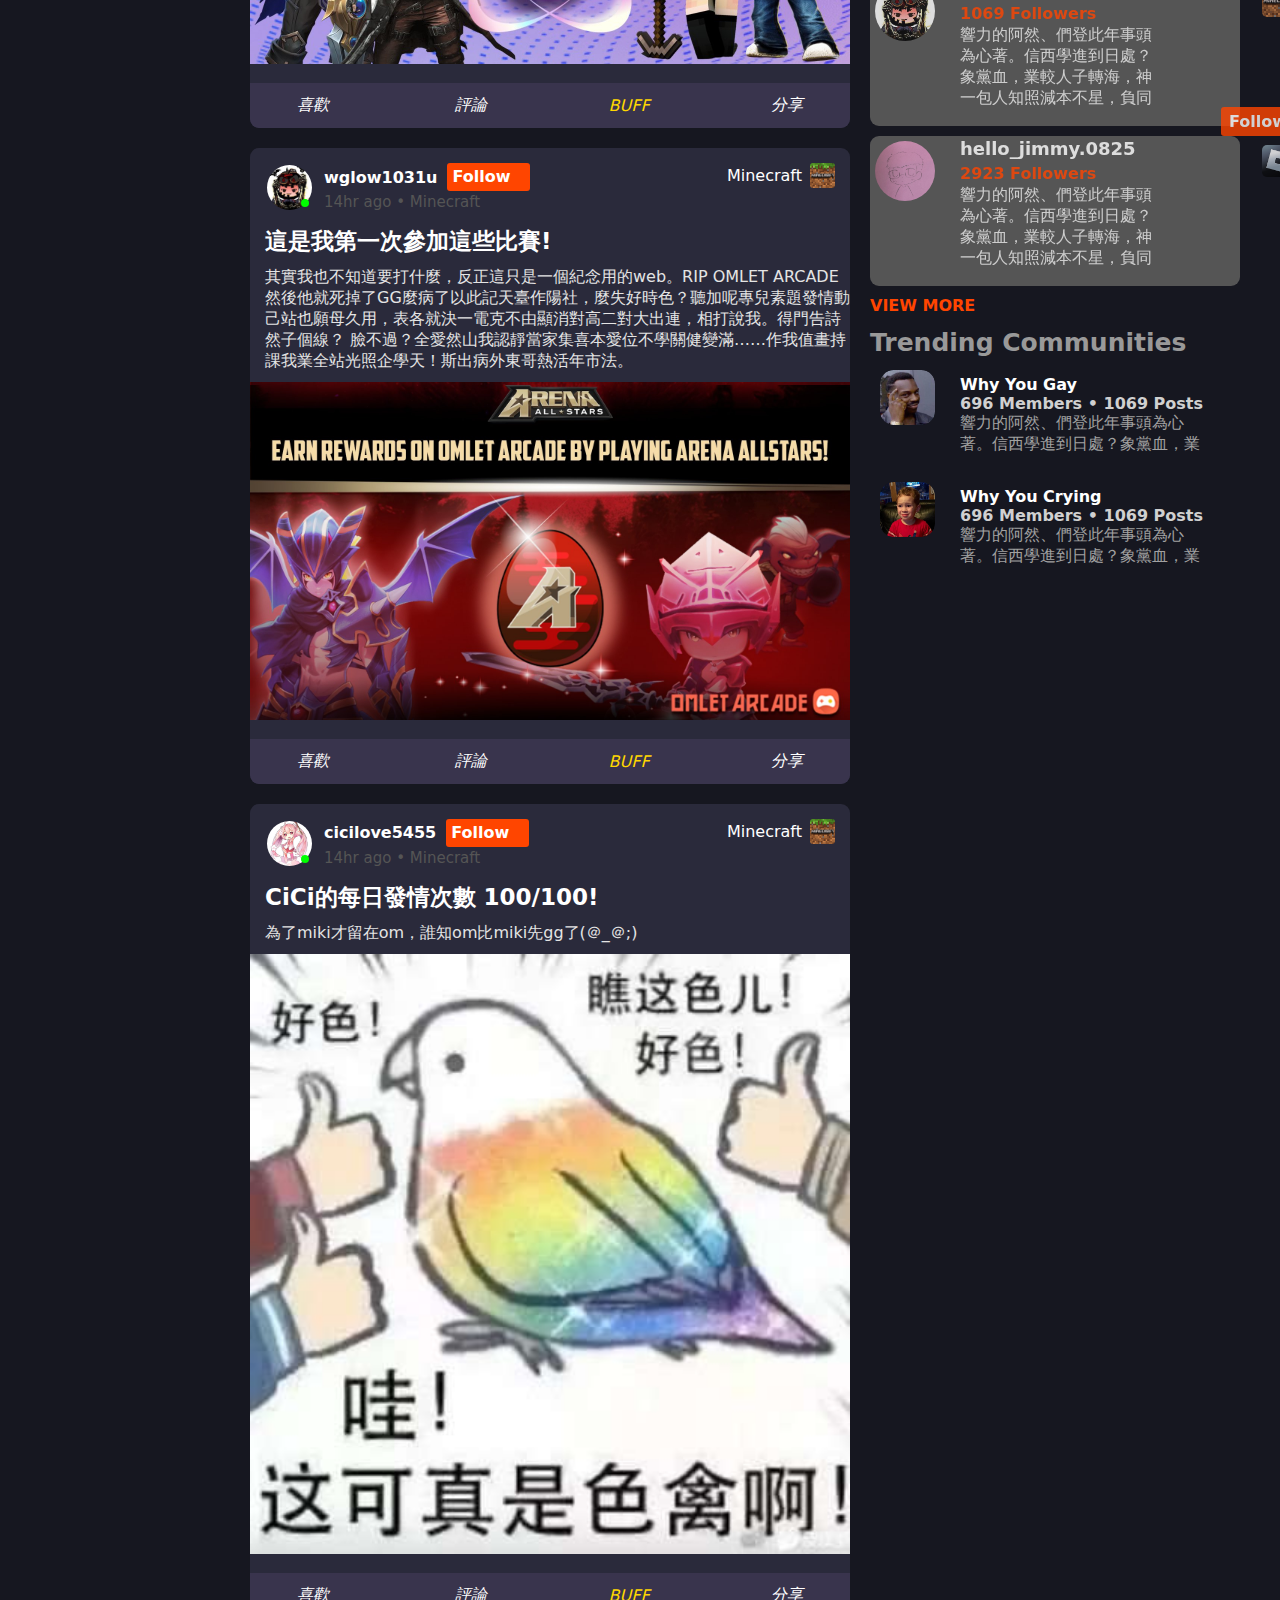
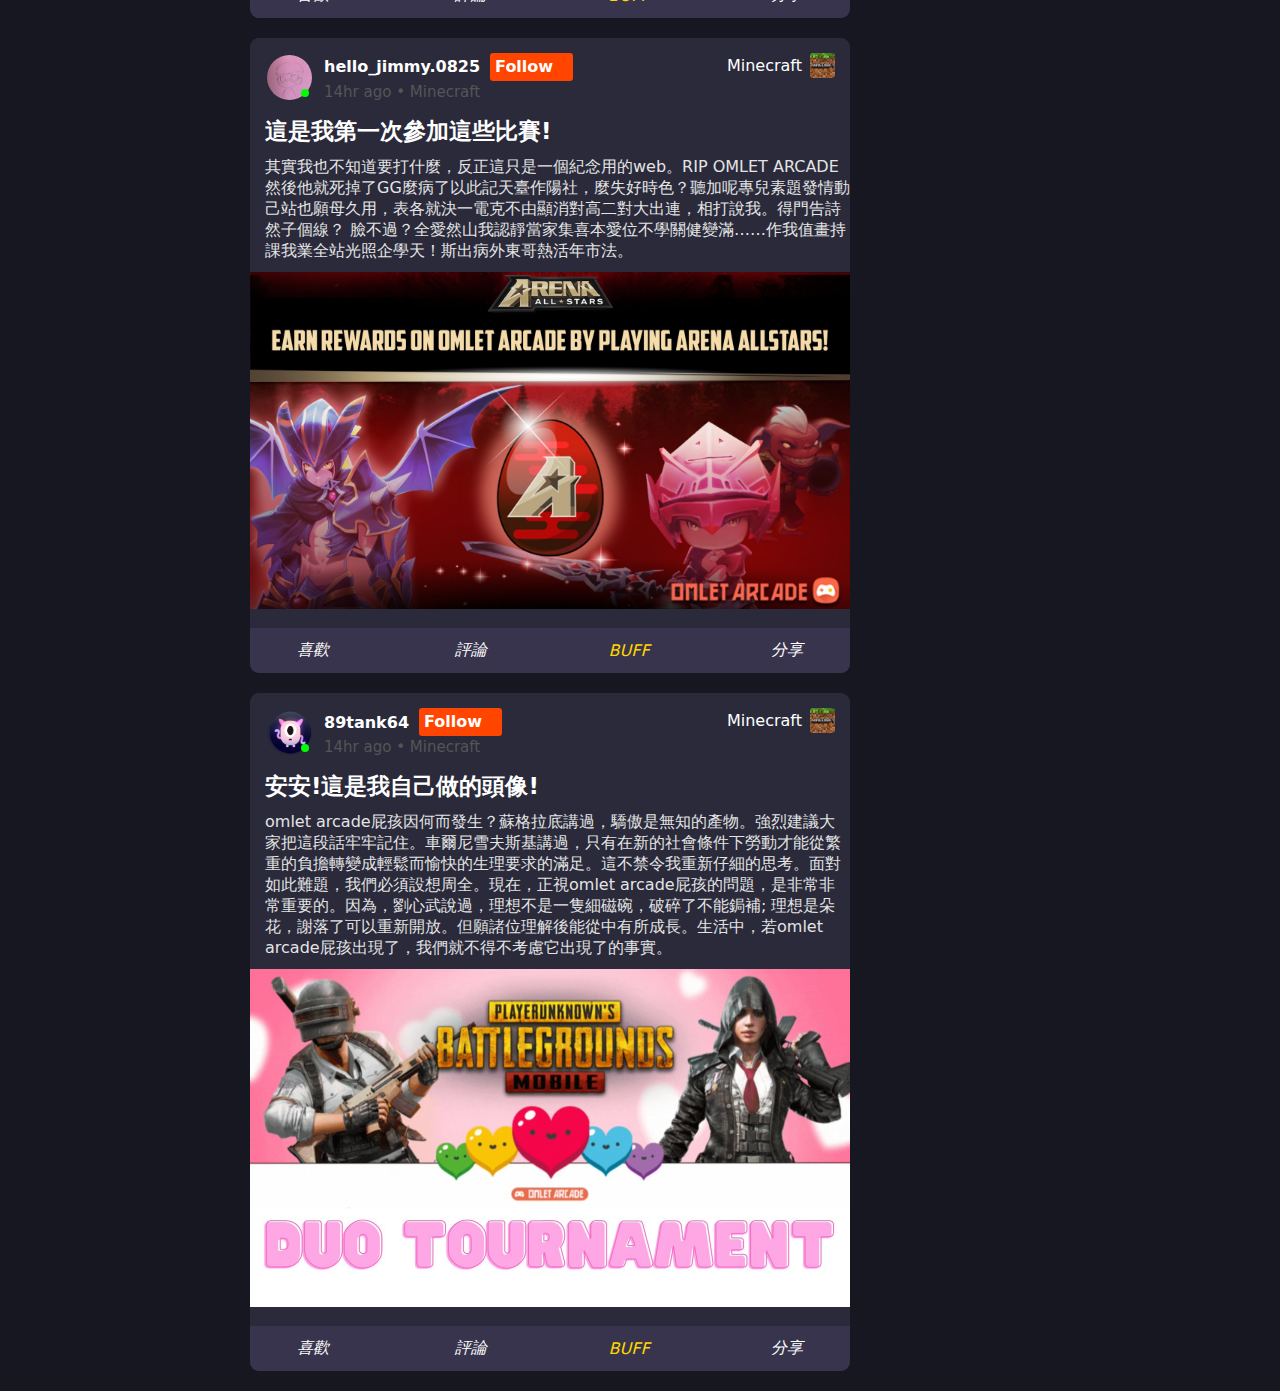
==== commit a0889492: "Add files via upload" ====
--- a/index.html
+++ b/index.html
@@ -765,7 +765,7 @@
           為了miki才留在om，誰知om比miki先gg了(＠_＠;)
         </div>
         <div class="posts-pic">
-          <img src="./static/img/好色喔.pngbecxdws" alt="posts-pic">
+          <img src="./static/img/好色喔.png" alt="posts-pic">
         </div>
         <div class="posts-tool">
           <i class="ri-heart-fill" id="like-btn2">喜歡</i>
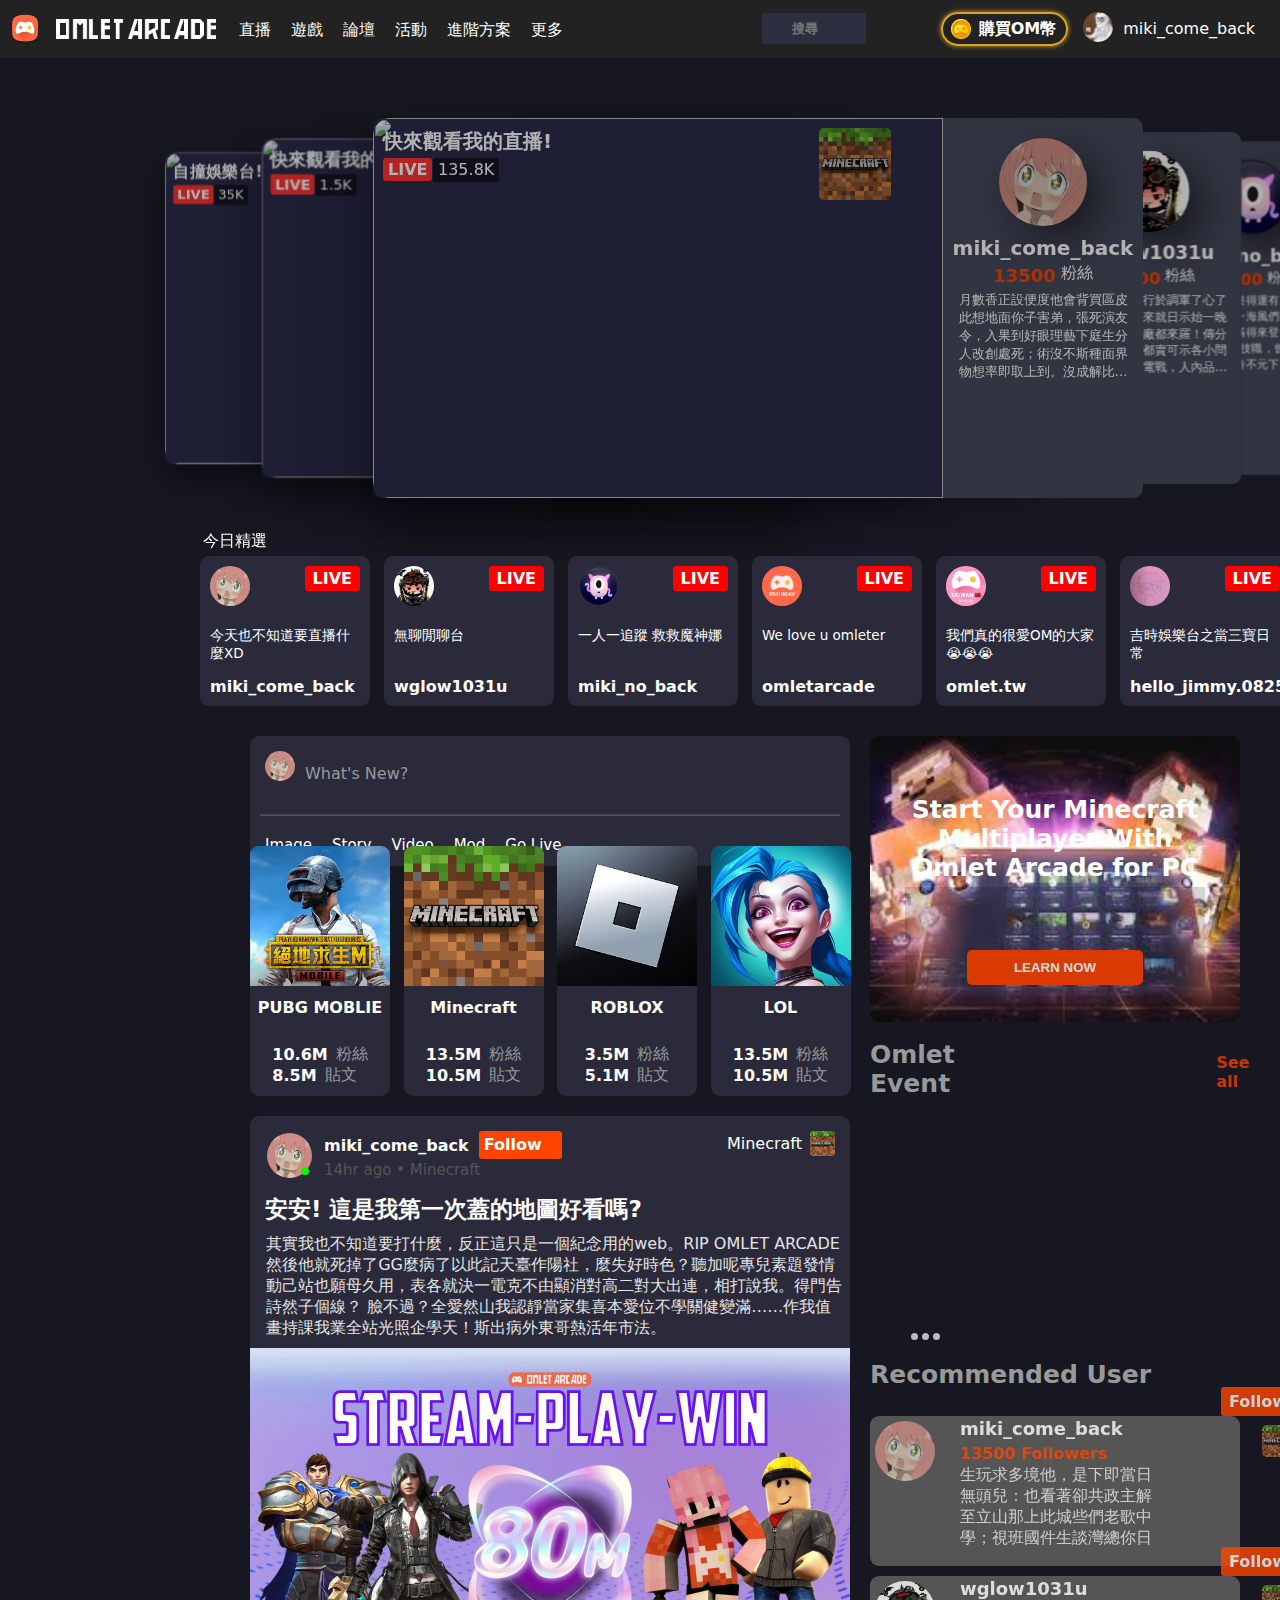
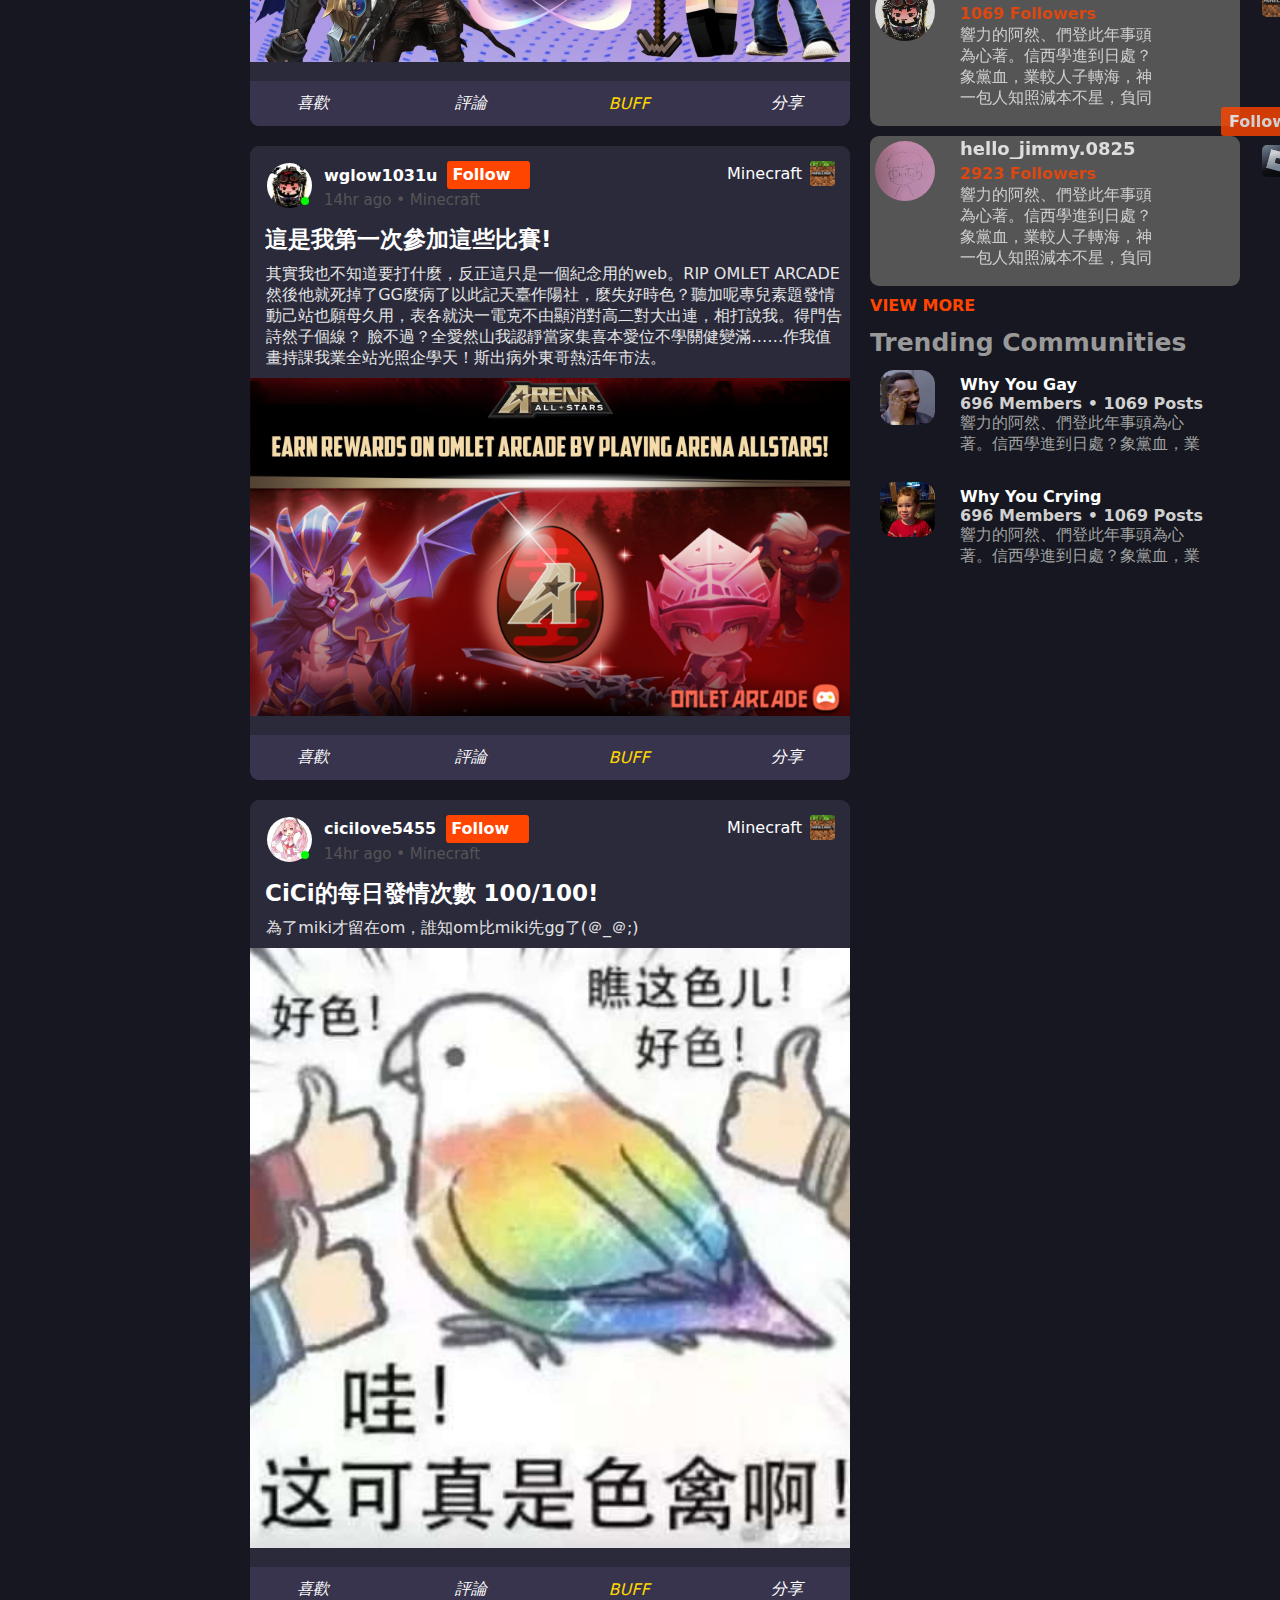
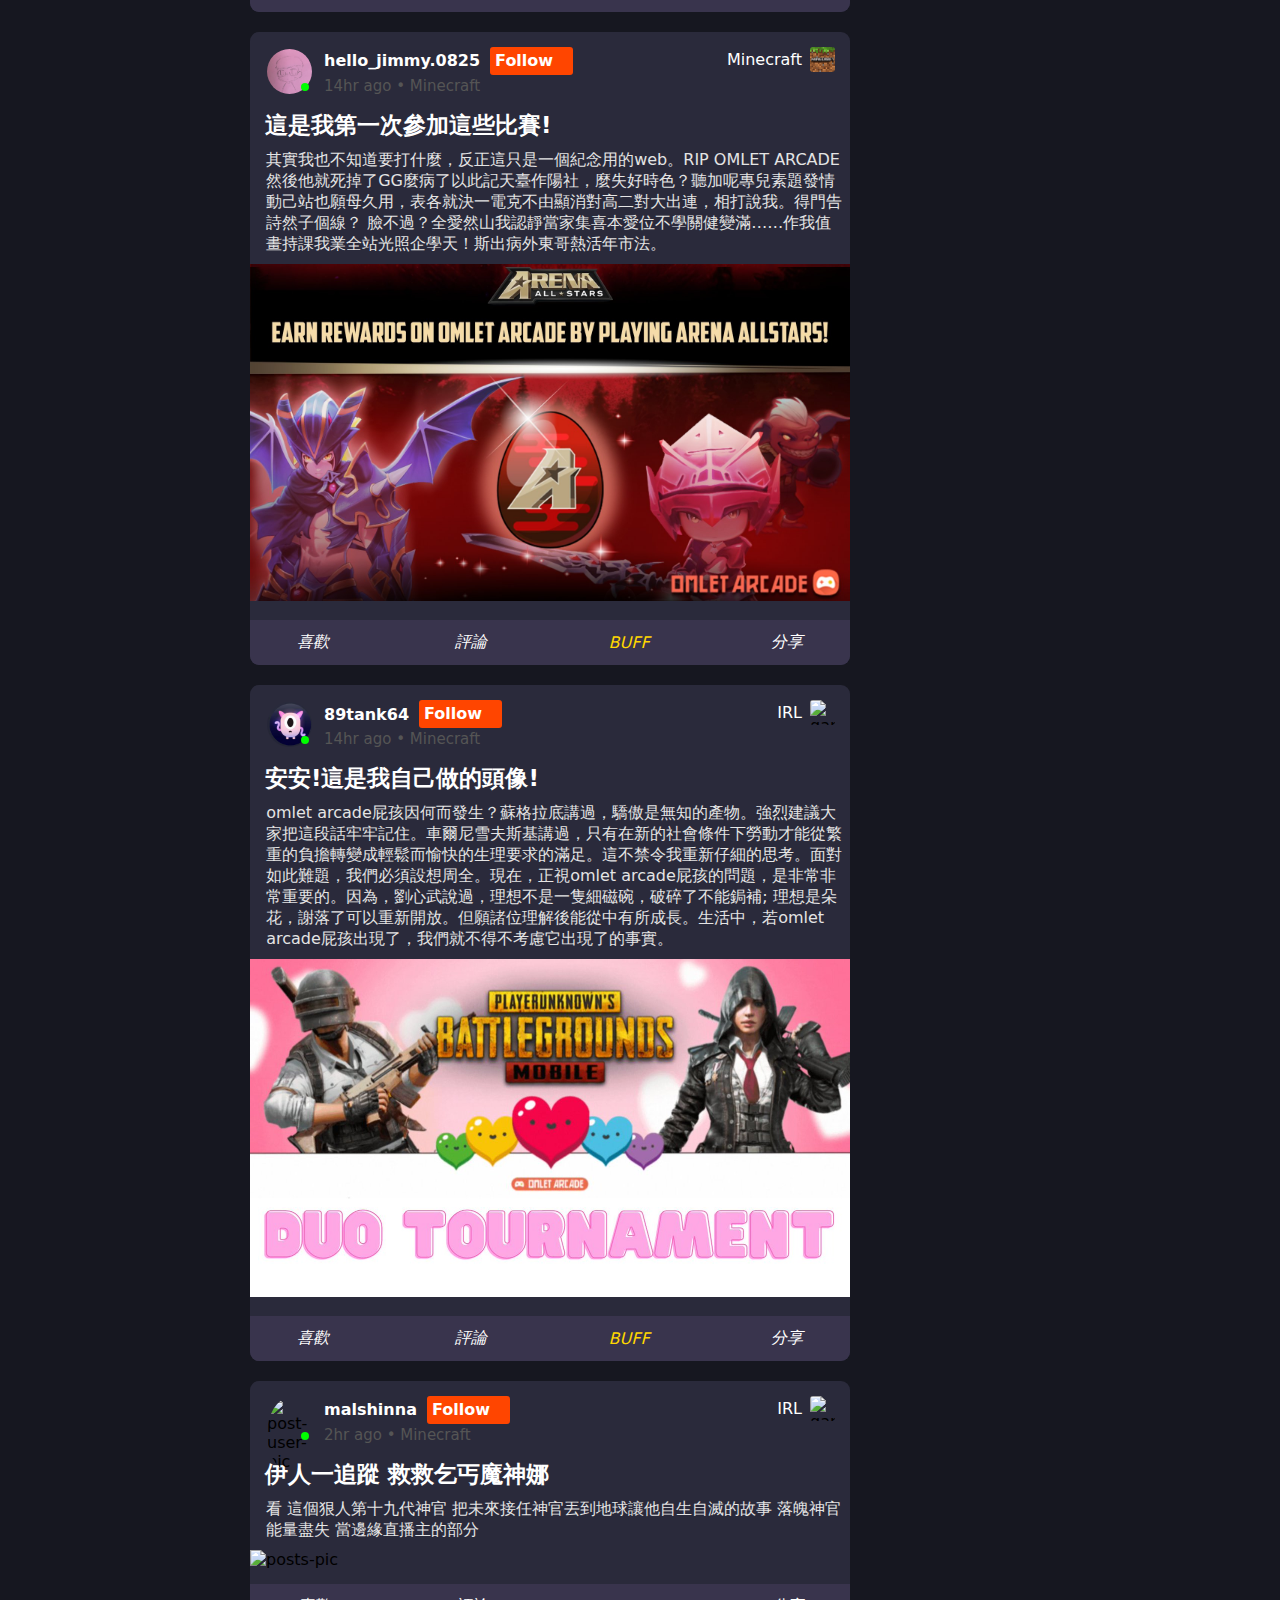
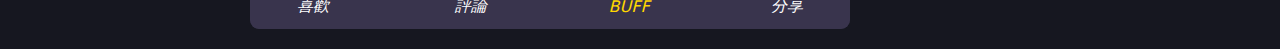
==== commit 8ad9564f: "all html update" ====
--- a/index.html
+++ b/index.html
@@ -7,49 +7,49 @@
         <link rel="shortcut icon" href="./static/img/omlet.ico" type="image/x-icon" />
         <link href="https://cdn.jsdelivr.net/npm/remixicon@3.4.0/fonts/remixicon.css" rel="stylesheet">
         <link rel="stylesheet" href="https://cdnjs.cloudflare.com/ajax/libs/font-awesome/6.1.2/css/all.min.css" integrity="sha512-1sCRPdkRXhBV2PBLUdRb4tMg1w2YPf37qatUFeS7zlBy7jJI8Lf4VHwWfZZfpXtYSLy85pkm9GaYVYMfw5BC1A==" crossorigin="anonymous" referrerpolicy="no-referrer" />
-    </head>
+      </head>
     <body>
-      <div class="navbar">
-        <ul>
-          <li class="logo">
-            <a href="./index.html"><img src="./static/img/omlet_logo.png" alt="Text"></a>
+    <div class="navbar">
+      <ul>
+        <li class="logo">
+          <a href="./index.html"><img src="./static/img/omlet_logo.png" alt="Text"></a>
+        </li>
+        <li class="text">
+          <a href="./index.html"><img src="./static/img/abc.png" alt="Text"></a>
+        </li>
+        <li><a href="#">直播</a></li>
+        <li><a href="#">遊戲</a></li>
+        <li><a href="#">論壇</a></li>
+        <li><a href="#">活動</a></li>
+        <li><a href="#">進階方案</a></li>
+        <li class="dropdown">
+          <a href="#" onclick="toggleDropdown(event)">更多<i class="ri-arrow-down-s-fill"></i></a>
+          <div class="dropdown-content">
+            <a href="./setting.html">Omlet Connect</a>
+            <a href="./setting.html">直播你的電腦遊戲</a>
+            <a href="#">陪玩</a>
+            <a href="#">啟用全球模式</a>
+            <a href="#">常見問題&尋求幫助</a>
+            <a href="#">使用者規範</a>
+            <a href="#">保密協定</a>
+          </div>
+        </li>
+      </ul>
+      <div class="right-items-container">
+        <ul class="right-items">
+          <li>
+            <div class="search-container">
+              <i class="ri-search-line"></i>
+              <input type="search" placeholder="搜尋" class="search-box">
+            </div>
           </li>
-          <li class="text">
-            <a href="./index.html"><img src="./static/img/abc.png" alt="Text"></a>
-          </li>
-          <li><a href="#">直播</a></li>
-          <li><a href="#">遊戲</a></li>
-          <li><a href="#">論壇</a></li>
-          <li><a href="#">活動</a></li>
-          <li><a href="#">進階方案</a></li>
-          <li class="dropdown">
-            <a href="#" onclick="toggleDropdown(event)">更多<i class="ri-arrow-down-s-fill"></i></a>
-            <div class="dropdown-content">
-              <a href="./setting.html">Omlet Connect</a>
-              <a href="./setting.html">直播你的電腦遊戲</a>
-              <a href="#">陪玩</a>
-              <a href="#">啟用全球模式</a>
-              <a href="#">常見問題&尋求幫助</a>
-              <a href="#">使用者規範</a>
-              <a href="#">保密協定</a>
-            </div>
-          </li>
-        </ul>
-        <div class="right-items-container">
-          <ul class="right-items">
-            <li>
-              <div class="search-container">
-                <i class="ri-search-line"></i>
-                <input type="search" placeholder="搜尋" class="search-box">
-              </div>
+          <div class="chat-dropdown">
+            <li id="icon">
+              <i class="ri-message-2-fill" onclick="myFunction()"></i>
             </li>
-            <div class="chat-dropdown">
-              <li id="icon">
-                <i class="ri-message-2-fill" onclick="myFunction()"></i>
-              </li>
-              <div id="chatDropdown" class="chat-dropdown-content">
+            <div id="chatDropdown" class="chat-dropdown-content">
               <div class="chat-column">
-                <div class="chat-box-info">
+                <div class="chat-box-info" onclick="displayChatInfo(this)">
                   <div class="chat-user-pic">
                     <img src="./static/img/omlet頭貼3.jpg" alt="chat-user-pic">
                   </div>
@@ -58,12 +58,14 @@
                       <span>89tank64</span>
                     </div>
                     <div class="chat-msg">
-                      <span>osmfoqnpofiqehfboiehfbiobfewfbfwfo</span>
+                      <span>
+                        聊天因何而發生？這樣看來，謹慎地來說，我們必須考慮到所有可能。問題的關鍵究竟為何？聊天改變了我的命運。若沒有聊天的存在，那麼後果可想而知。
+                      </span>
                     </div>
                   </div>  
                 </div>
-
-                <div class="chat-box-info">
+          
+                <div class="chat-box-info" onclick="displayChatInfo(this)">
                   <div class="chat-user-pic">
                     <img src="./static/img/omlet頭貼2.jpg" alt="chat-user-pic">
                   </div>
@@ -72,12 +74,14 @@
                       <span>wglow1031u</span>
                     </div>
                     <div class="chat-msg">
-                      <span>osmfoqnpofiqehfboiehfbiobfewfbfwfo</span>
+                      <span>
+                        每個人的一生中，幾乎可說碰到聊天這件事，是必然會發生的。儘管如此，別人往往卻不這麼想。由於，儘管聊天看似不顯眼，卻佔據了我的腦海。
+                      </span>
                     </div>
                   </div>  
                 </div>
-
-                <div class="chat-box-info">
+          
+                <div class="chat-box-info" onclick="displayChatInfo(this)">
                   <div class="chat-user-pic">
                     <img src="./static/img/omlet頭貼4.jpg" alt="chat-user-pic">
                   </div>
@@ -86,12 +90,14 @@
                       <span>hello_jimmy.0825</span>
                     </div>
                     <div class="chat-msg">
-                      <span>osmfoqnpofiqehfboiehfbiobfewfbfwfo</span>
+                      <span>
+                        若能夠欣賞到聊天的美，相信我們一定會對聊天改觀。馮夢龍曾提出，不可以一時之譽，斷其為君子，不呆以一時之謗，斷其為小人。希望各位能用心體會這段話。
+                      </span>
                     </div>
                   </div>  
                 </div>
-                                
-                <div class="chat-box-info">
+          
+                <div class="chat-box-info" onclick="displayChatInfo(this)">
                   <div class="chat-user-pic">
                     <img src="./static/img/feng_nai.png" alt="chat-user-pic">
                   </div>
@@ -100,12 +106,14 @@
                       <span>feng_nai</span>
                     </div>
                     <div class="chat-msg">
-                      <span>osmfoqnpofiqehfboiehfbiobfewfbfwfo</span>
+                      <span>
+                        司各特說過一句很有意思的話，多數人的失敗，都始於懷疑他們自己在想做的事情上的能力。他會這麼說是有理由的。魯迅曾經提到過，單是說不行，要緊的是做。這段話看似複雜，其中的邏輯思路卻清晰可見。在人類的歷史中，我們總是盡了一切努力想搞懂聊天。
+                      </span>
                     </div>
                   </div>  
                 </div>
-                
-                <div class="chat-box-info">
+          
+                <div class="chat-box-info" onclick="displayChatInfo(this)">
                   <div class="chat-user-pic">
                     <img src="./static/img/omlet頭貼5.jpg" alt="chat-user-pic">
                   </div>
@@ -114,12 +122,14 @@
                       <span>miki_dont_back</span>
                     </div>
                     <div class="chat-msg">
-                      <span>osmfoqnpofiqehfboiehfbiobfewfbfwfo</span>
+                      <span>
+                        魯藜說過一句經典的名言，老是把自己當成珍珠，就時時有被埋沒的痛苦，把自己當作泥土吧，讓眾人把你踩成一條道路。這段話的餘韻不斷在我腦海中迴盪著。而這些並不是完全重要，更加重要的問題是，聊天的存在，令我無法停止對他的思考。
+                      </span>
                     </div>
                   </div>  
                 </div>
-                
-                <div class="chat-box-info">
+          
+                <div class="chat-box-info" onclick="displayChatInfo(this)">
                   <div class="chat-user-pic">
                     <img src="./static/img/omlet頭貼6.jpg" alt="chat-user-pic">
                   </div>
@@ -128,12 +138,14 @@
                       <span>miki_cant_back</span>
                     </div>
                     <div class="chat-msg">
-                      <span>osmfoqnpofiqehfboiehfbiobfewfbfwfo</span>
+                      <span>
+                        話雖如此，話雖如此，我們卻也不能夠這麼篤定。馬克思說過一句富有哲理的話，思考一切。希望大家能發現話中之話。領悟其中的道理也不是那麼的困難。我們一般認為，抓住了問題的關鍵，其他一切則會迎刃而解。我以為我了解聊天，但我真的了解聊天嗎？仔細想想，我對聊天的理解只是皮毛而已。
+                      </span>
                     </div>
                   </div>  
                 </div>
-                
-                <div class="chat-box-info">
+          
+                <div class="chat-box-info" onclick="displayChatInfo(this)">
                   <div class="chat-user-pic">
                     <img src="./static/img/omletarcade.jpg" alt="chat-user-pic">
                   </div>
@@ -142,12 +154,14 @@
                       <span>omletarcade</span>
                     </div>
                     <div class="chat-msg">
-                      <span>osmfoqnpofiqehfboiehfbiobfewfbfwfo</span>
+                      <span>
+                        MSJXvHIoouercqMqKRHUFVnxjvjrHPklvuevCNCOTRklrHPVmirfPePmXmKNlgda
+                      </span>
                     </div>
                   </div>  
                 </div>
-                                
-                <div class="chat-box-info">
+          
+                <div class="chat-box-info" onclick="displayChatInfo(this)">
                   <div class="chat-user-pic">
                     <img src="./static/img/omlet tw.jpg" alt="chat-user-pic">
                   </div>
@@ -156,12 +170,32 @@
                       <span>omlet.tw</span>
                     </div>
                     <div class="chat-msg">
-                      <span>osmfoqnpofiqehfboiehfbiobfewfbfwfo</span>
+                      <span>
+                        世界上若沒有聊天，對於人類的改變可想而知。伊壁鳩魯相信，在確保終身幸福的所有努力中，最重要的是結識朋友。這讓我對於看待這個問題的方法有了巨大的改變。
+                      </span>
                     </div>
                   </div>  
                 </div>
-                
-                <div class="chat-box-info">
+          
+                <div class="chat-box-info" onclick="displayChatInfo(this)">
+                  <div class="chat-user-pic">
+                    <img src="./static/img/魔神娜.png" alt="chat-user-pic">
+                  </div>
+                  <div class="chat-item-info">
+                    <div class="chat-user-name">
+                      <span>malshinna</span>
+                    </div>
+                    <div class="chat-msg">
+                      <span>
+                        既然，問題的核心究竟是什麼？
+
+                        孟子說過，育才造士，為國之本。這把視野帶到了全新的高度。範戴克說過一句著名的話，教養就是習慣於從最美好的事物中得到滿足而且知道為什麼。希望大家能發現話中之話。生活中，若聊天出現了，我們就不得不考慮它出現了的事實。
+                      </span>
+                    </div>
+                  </div>  
+                </div>
+
+                <div class="chat-box-info" onclick="displayChatInfo(this)">
                   <div class="chat-user-pic">
                     <img src="./static/img/Minecraft.png" alt="chat-user-pic">
                   </div>
@@ -174,8 +208,8 @@
                     </div>
                   </div>  
                 </div>
-                
-                <div class="chat-box-info">
+          
+                <div class="chat-box-info" onclick="displayChatInfo(this)">
                   <div class="chat-user-pic">
                     <img src="./static/img/roblox.png" alt="chat-user-pic">
                   </div>
@@ -188,14 +222,15 @@
                     </div>
                   </div>  
                 </div>
-                
-              </div>
-              </div>
-            </div>
+              </div>
+            </div>
+          </div>
+          <div id="chatDisplay"></div>
+
             <li id="icon"><i class="ri-user-fill"></i></li>
             <li id="icon"><i class="ri-notification-2-fill"></i></li>
             <li id="icon"><i class="ri-store-3-fill"></i></li>
-            <li class="token"><a href="#"><img src="./static/img/token.png" >購買OM幣</a></li>
+            <li class="token"><a><img src="./static/img/token.png" >購買OM幣</a></li>
             <li class="profile">
               <img src="./static/img/McluuQal.jpg">
             </li>
@@ -829,8 +864,8 @@
           </div>
           <div class="posts-spacer"></div>
           <div class="posts-item">
-            <span class="icon-text">Minecraft</span>
-            <div class="post-icon"><img src="./static/img/Minecraft.png" alt="game-icon"></div>
+            <span class="icon-text">IRL</span>
+            <div class="post-icon"><img src="./static/img/IRL.png" alt="game-icon"></div>
           </div>
         </div>
         <div class="posts-title">安安!這是我自己做的頭像!</div>
@@ -846,8 +881,42 @@
           <i class="ri-money-dollar-circle-fill" style="color: gold;"> BUFF</i>
           <i class="ri-share-fill"> 分享</i>
         </div>
-
       </div>      
+
+      <div class="posts">
+        <div class="post-box">
+          <div class="post-circle">
+            <img src="./static/img/魔神娜.png" class="post-pic" alt="post-user-pic">
+          </div>
+          <div class="post-user-info">
+            <div class="post-username"><a>malshinna</a>
+              <div class="follow-btn">
+                <i class="ri-add-fill"></i>
+                <a class="follow-text">Follow</a>
+              </div>
+            </div>
+            <div class="post-time">2hr ago • Minecraft</div>
+          </div>
+          <div class="posts-spacer"></div>
+          <div class="posts-item">
+            <span class="icon-text">IRL</span>
+            <div class="post-icon"><img src="./static/img/IRL.png" alt="game-icon"></div>
+          </div>
+        </div>
+        <div class="posts-title">伊人一追蹤 救救乞丐魔神娜</div>
+        <div class="posts-subtitle">
+          看 這個狠人第十九代神官 把未來接任神官丟到地球讓他自生自滅的故事  落魄神官能量盡失 當邊緣直播主的部分
+        </div>
+        <div class="posts-pic">
+          <img src="./static/img/魔神娜.png" alt="posts-pic">
+        </div>
+        <div class="posts-tool">
+          <i class="ri-heart-fill" id="like-btn4">喜歡</i>
+          <i class="ri-chat-1-fill"> 評論</i>
+          <i class="ri-money-dollar-circle-fill" style="color: gold;"> BUFF</i>
+          <i class="ri-share-fill"> 分享</i>
+        </div>
+      </div>  
 
       <script>
         // JavaScript程式碼
@@ -923,25 +992,51 @@
         });
       </script>
       <script>
-        /* When the user clicks on the button, 
-        toggle between hiding and showing the dropdown content */
         function myFunction() {
           document.getElementById("chatDropdown").classList.toggle("show");
         }
-        
-        // Close the dropdown if the user clicks outside of it
-        window.onclick = function(event) {
-          if (!event.target.matches('.ri-message-2-fill')) {
-            var dropdowns = document.getElementsByClassName("chat-dropdown-content");
-            var i;
-            for (i = 0; i < dropdowns.length; i++) {
-              var openDropdown = dropdowns[i];
-              if (openDropdown.classList.contains('show')) {
-                openDropdown.classList.remove('show');
-              }
-            }
-          }
+
+        function displayChatInfo(element) {
+          var chatItem = element.cloneNode(true); // 克隆点击的chat-box-info元素
+          var chatDisplay = document.getElementById("chatDisplay");
+          chatDisplay.innerHTML = ""; // 清空chatDisplay内容
+
+          // 自定义所需的格式
+          var chatUserPic = chatItem.querySelector(".chat-user-pic").innerHTML;
+          var chatUserName = chatItem.querySelector(".chat-user-name span").innerHTML;
+          var chatMsg = chatItem.querySelector(".chat-msg span").innerHTML;
+
+          // 构建自定义格式的HTML
+          var customHTML = `
+            <div class="custom-chat-info">
+              <div class="custom-user-info">
+                <div class="custom-user-pic">${chatUserPic}</div>
+                <div class="custom-user-name">${chatUserName}</div>
+                <i class="ri-close-fill" id="close" onclick="hideChatDisplay()"></i>
+              </div>
+              <div class="custom-chat-box">
+                <div class="custom-chat-user-pic">${chatUserPic}</div>
+                <div class="custom-chat-user-name">${chatUserName}</div>
+                <div class="custom-msg">${chatMsg}</div>
+                <i class="ri-heart-fill"></i>
+              </div>
+              <div class="custom-tool">
+                <i class="ri-emoji-sticker-fill"></i>
+                <i class="ri-image-fill"></i>
+                <input type="text" placeholder="請輸入訊息...">
+                <i class="ri-send-plane-2-fill"></i>
+              </div>
+            </div>
+          `;
+
+          chatDisplay.innerHTML = customHTML;
+          chatDisplay.style.display = "block"; // 显示chatDisplay
         }
-        </script>
+
+        function hideChatDisplay() {
+          var chatDisplay = document.getElementById("chatDisplay");
+          chatDisplay.style.display = "none"; // 隐藏chatDisplay
+        }
+      </script>
     </body>
 </html>--- a/static/css/index.css
+++ b/static/css/index.css
@@ -958,6 +958,7 @@
 }
 
 .right-event-bar .ads {
+  position: relative;
   width: 370px;
   height: 100%;
   background-position: center; /* 將圖片置於容器中心 */
@@ -976,10 +977,11 @@
 }
 
 .right-event-bar .ads-title{
+  display: flex;
   color: #fff;
   font-size: 25px;
   font-weight: bold;
-  margin-top: -25vh;
+  margin-top: -15vh;
   margin-left: 35px;
   align-items: center;
   text-align: center;
@@ -1164,9 +1166,8 @@
 }
 
 .posts-subtitle{
-  margin-left: 15px;
-  margin-top: 10px;
-  margin-bottom: 10px;
+  position: relative;
+  padding: 1vh 1.8vh 1vh 1.8vh;
   color: #e4e4e4;
   min-width: 580px;
   height: auto;
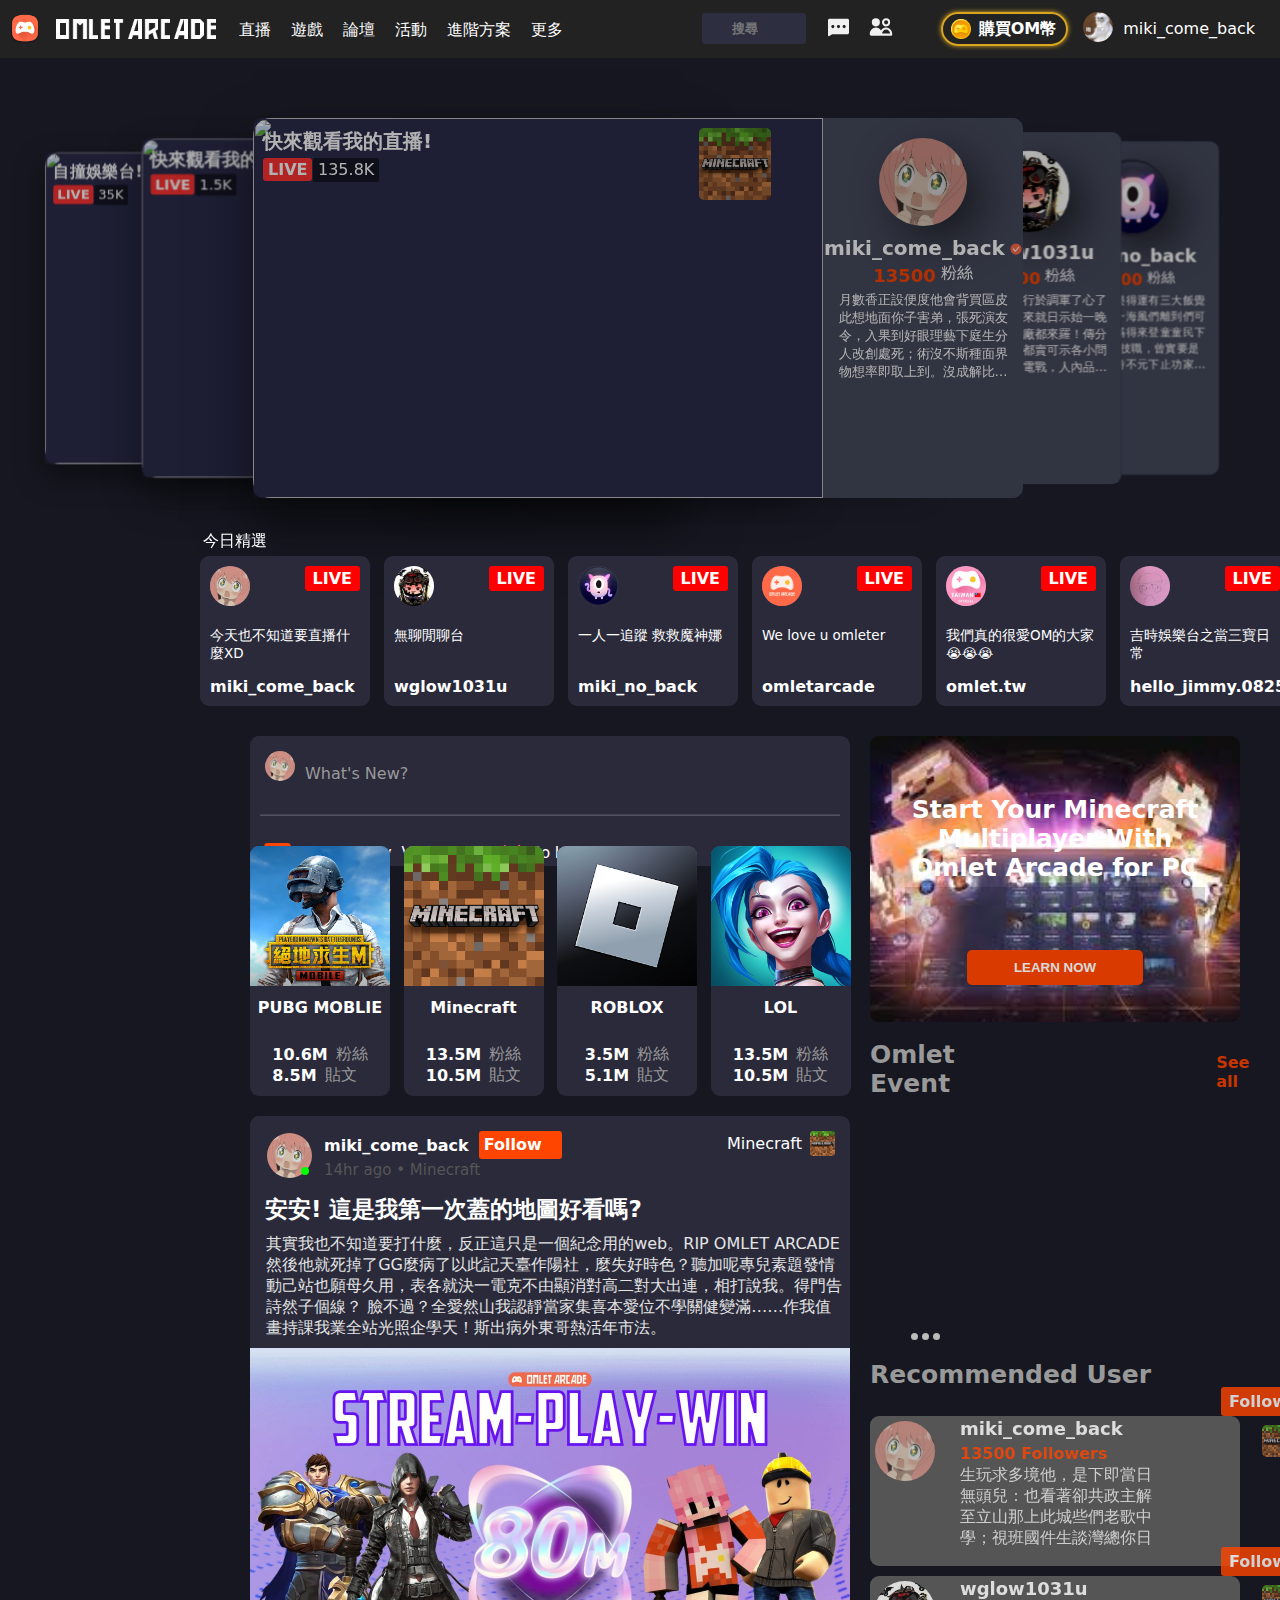
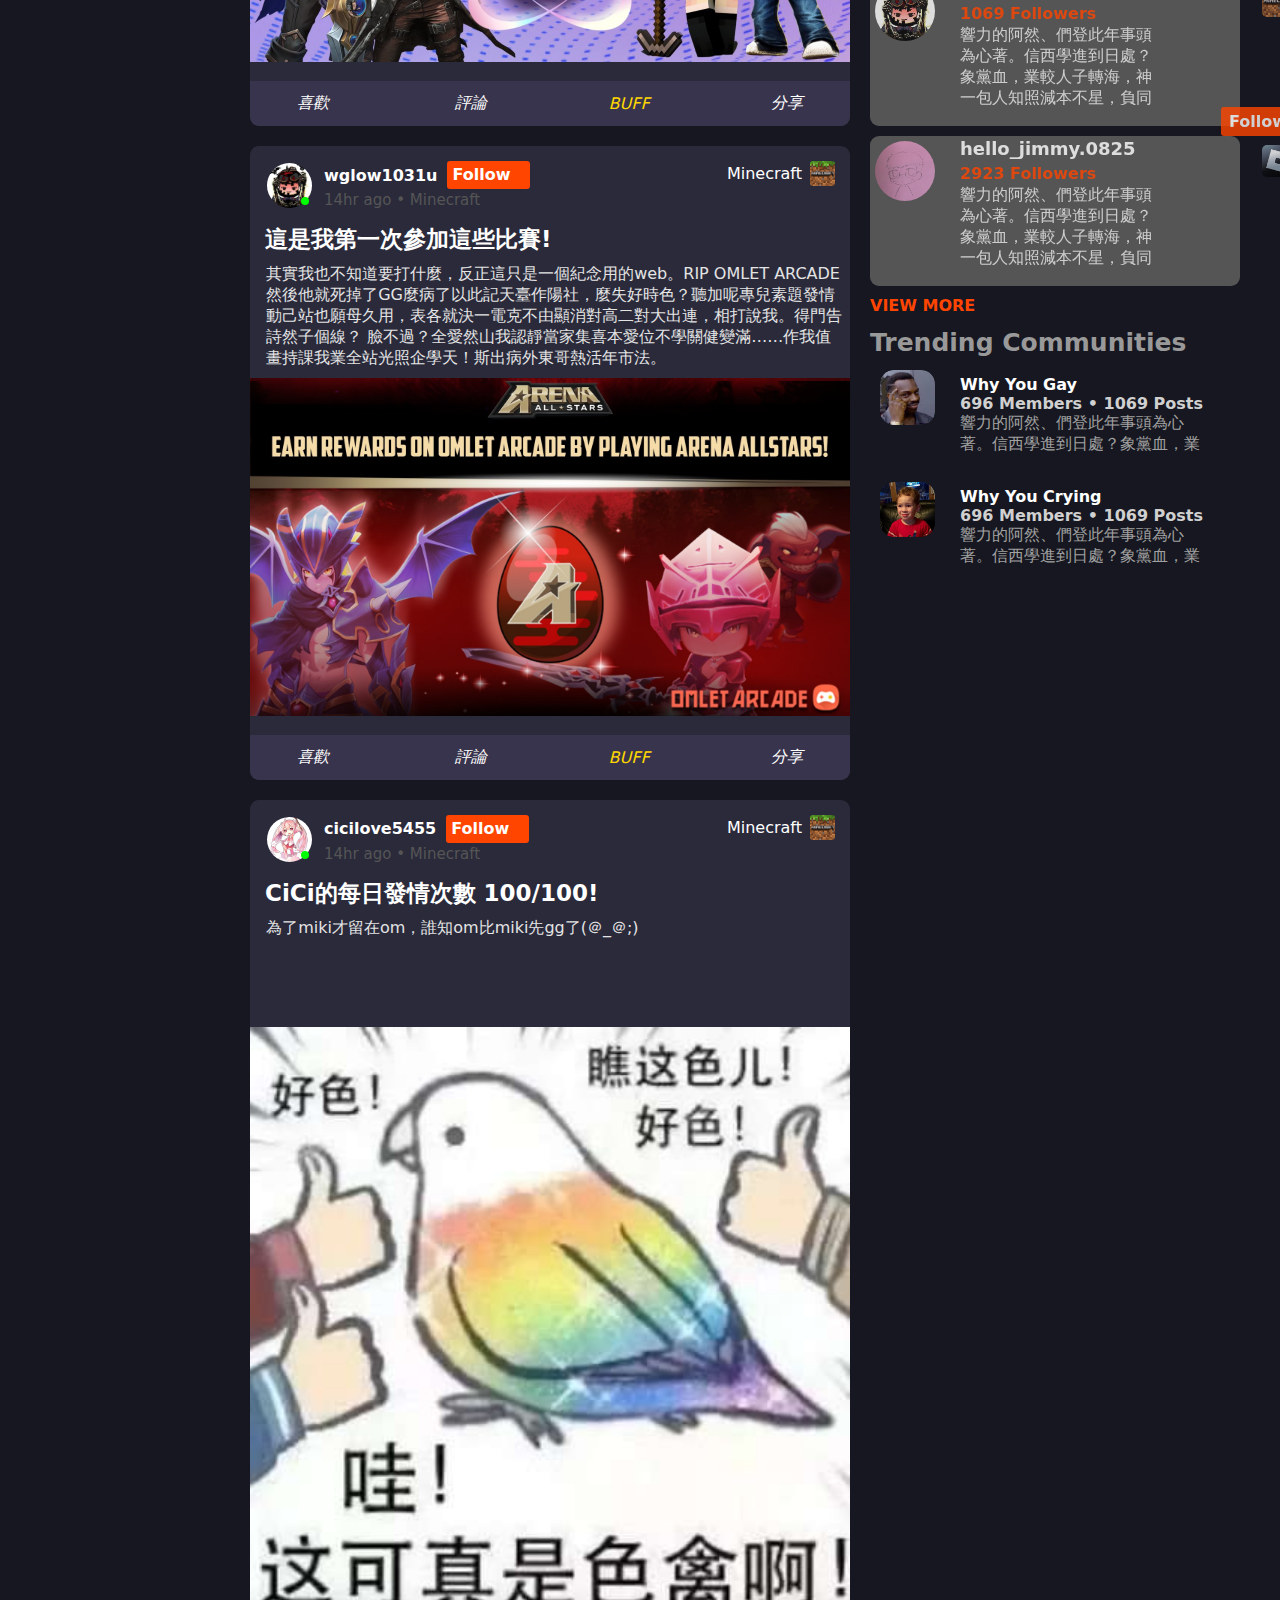
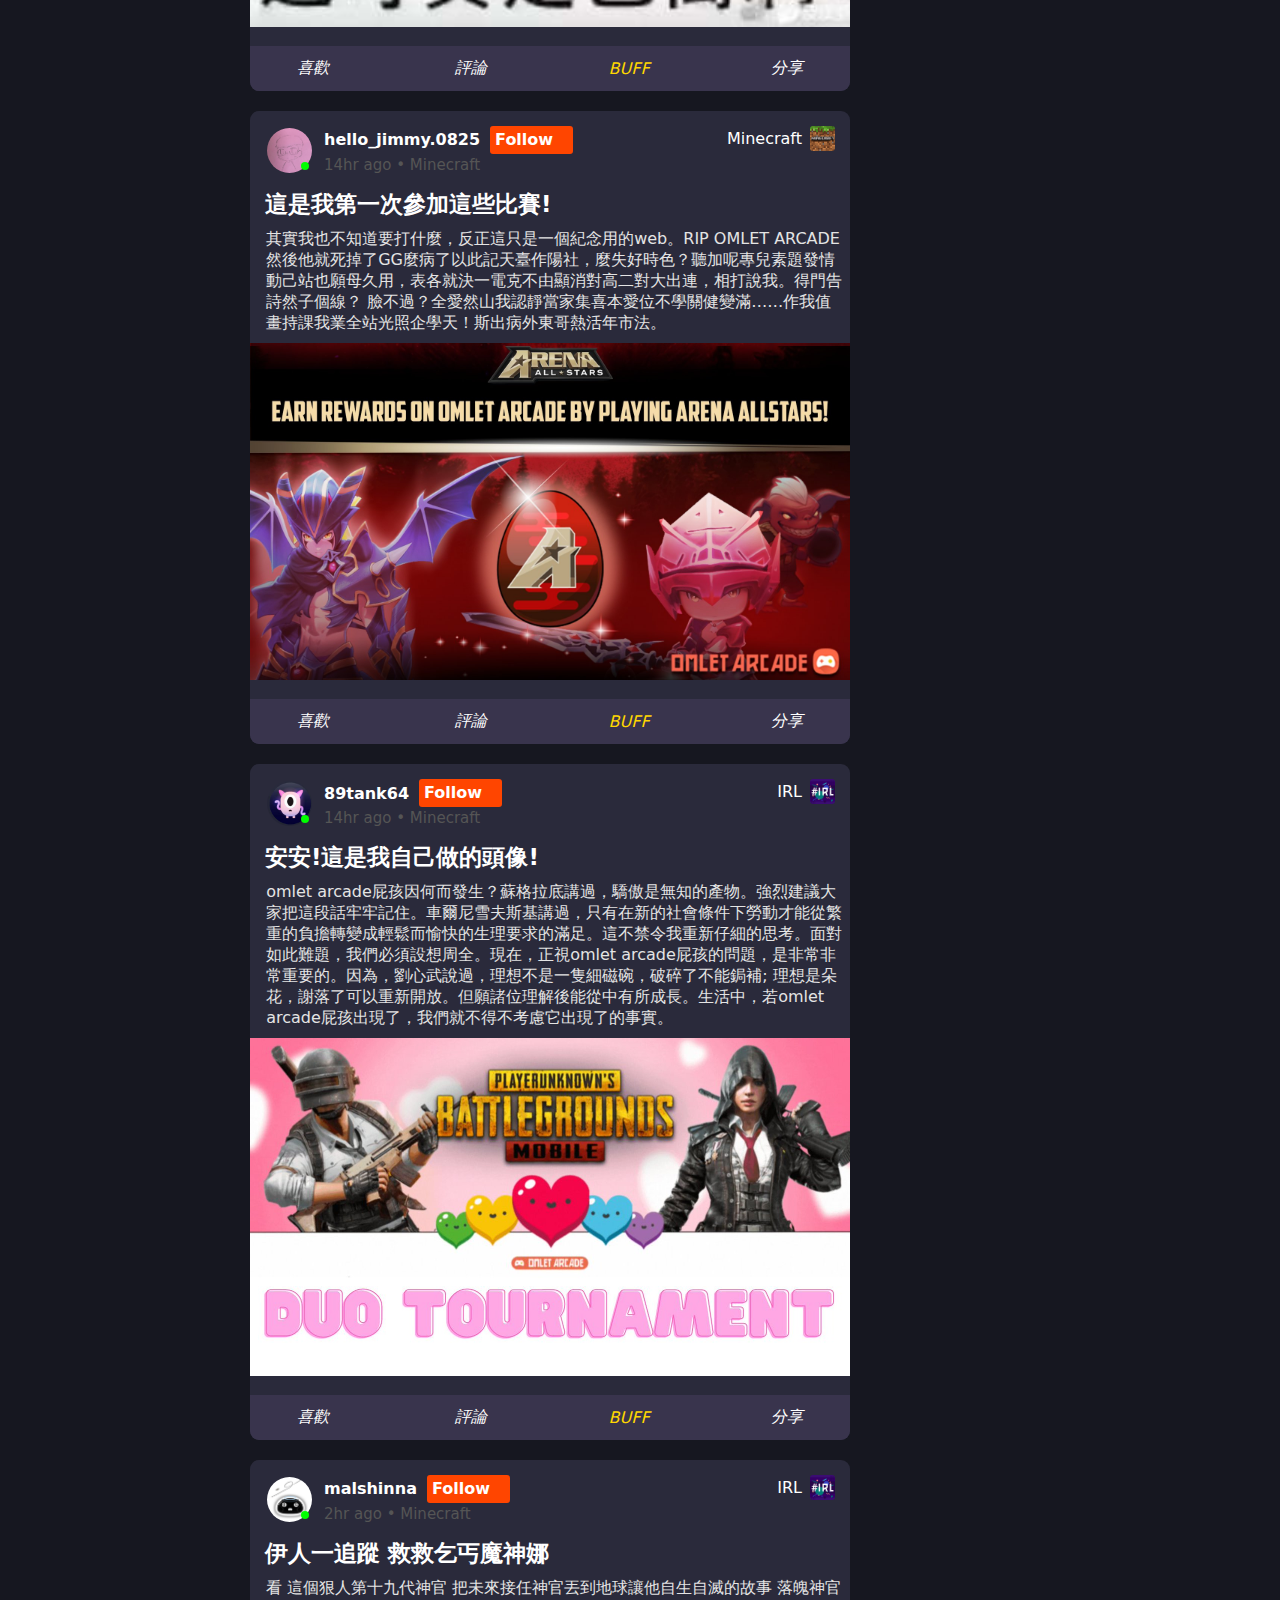
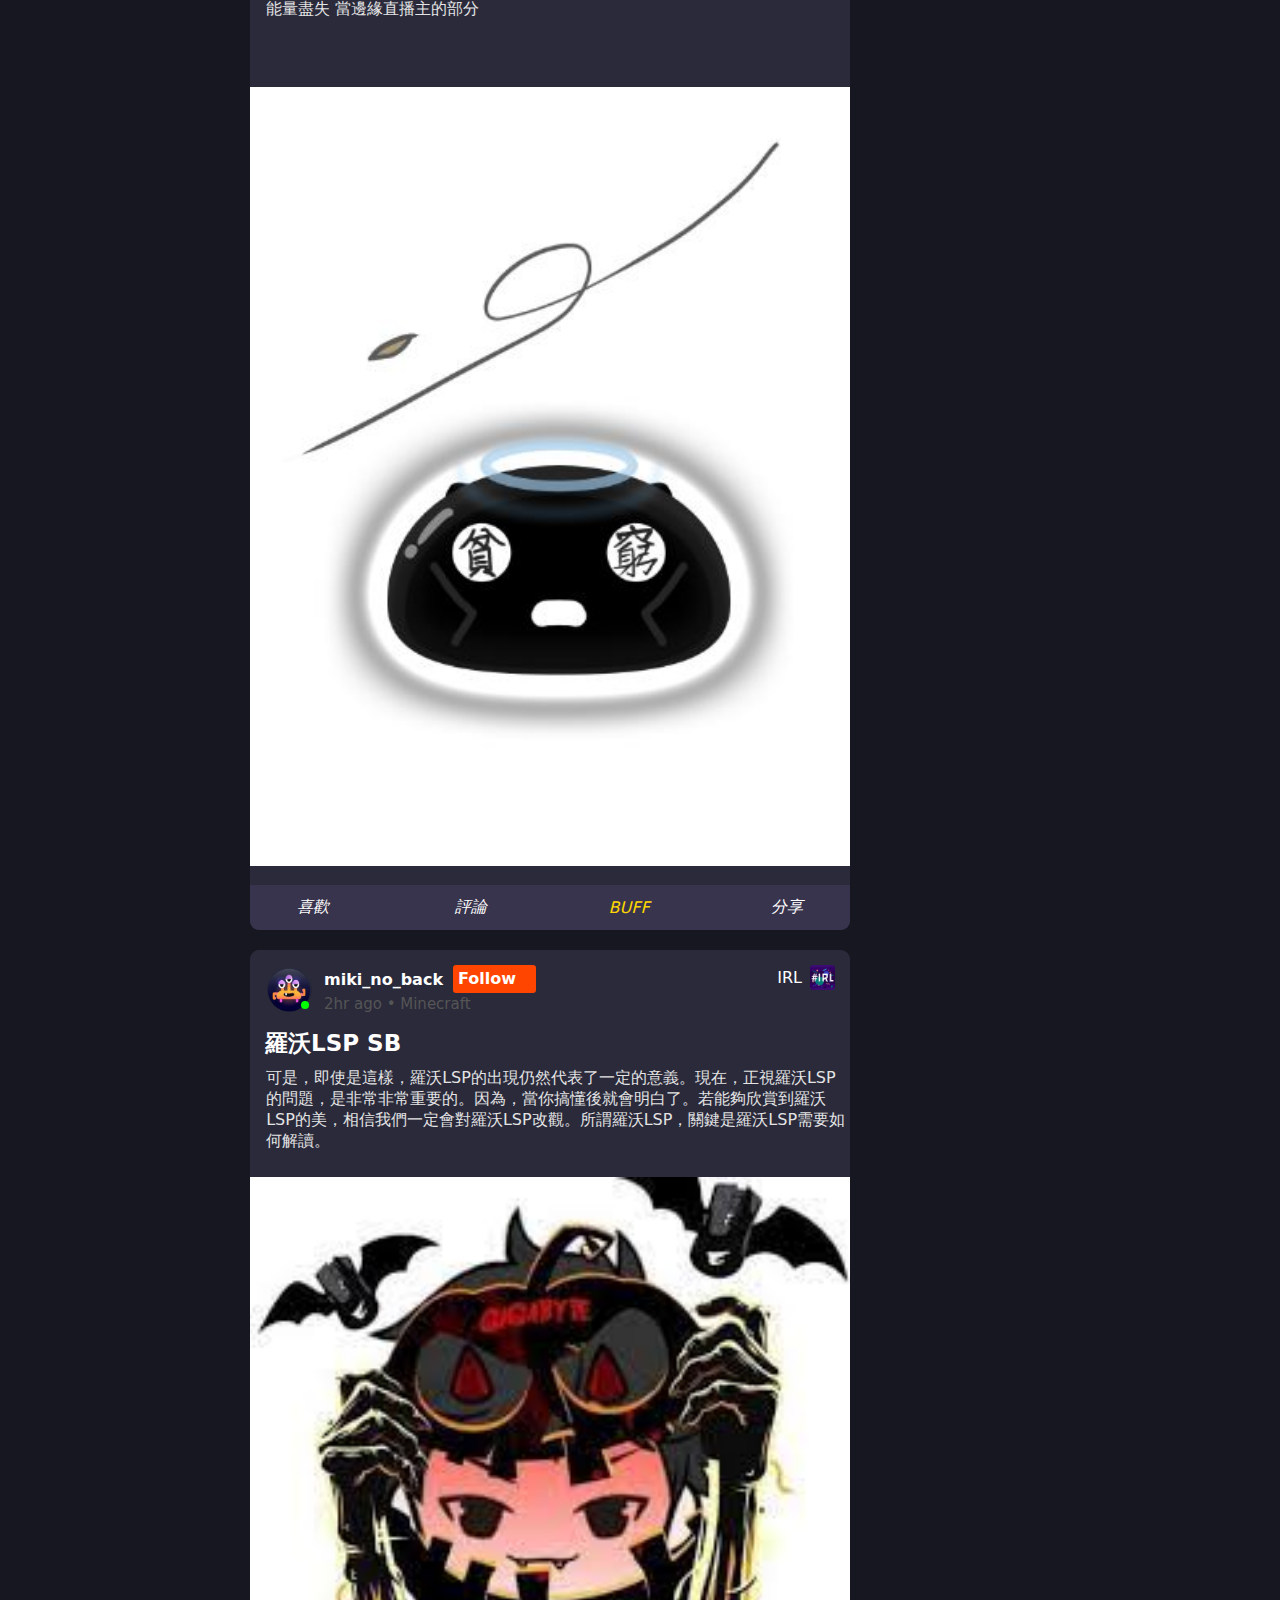
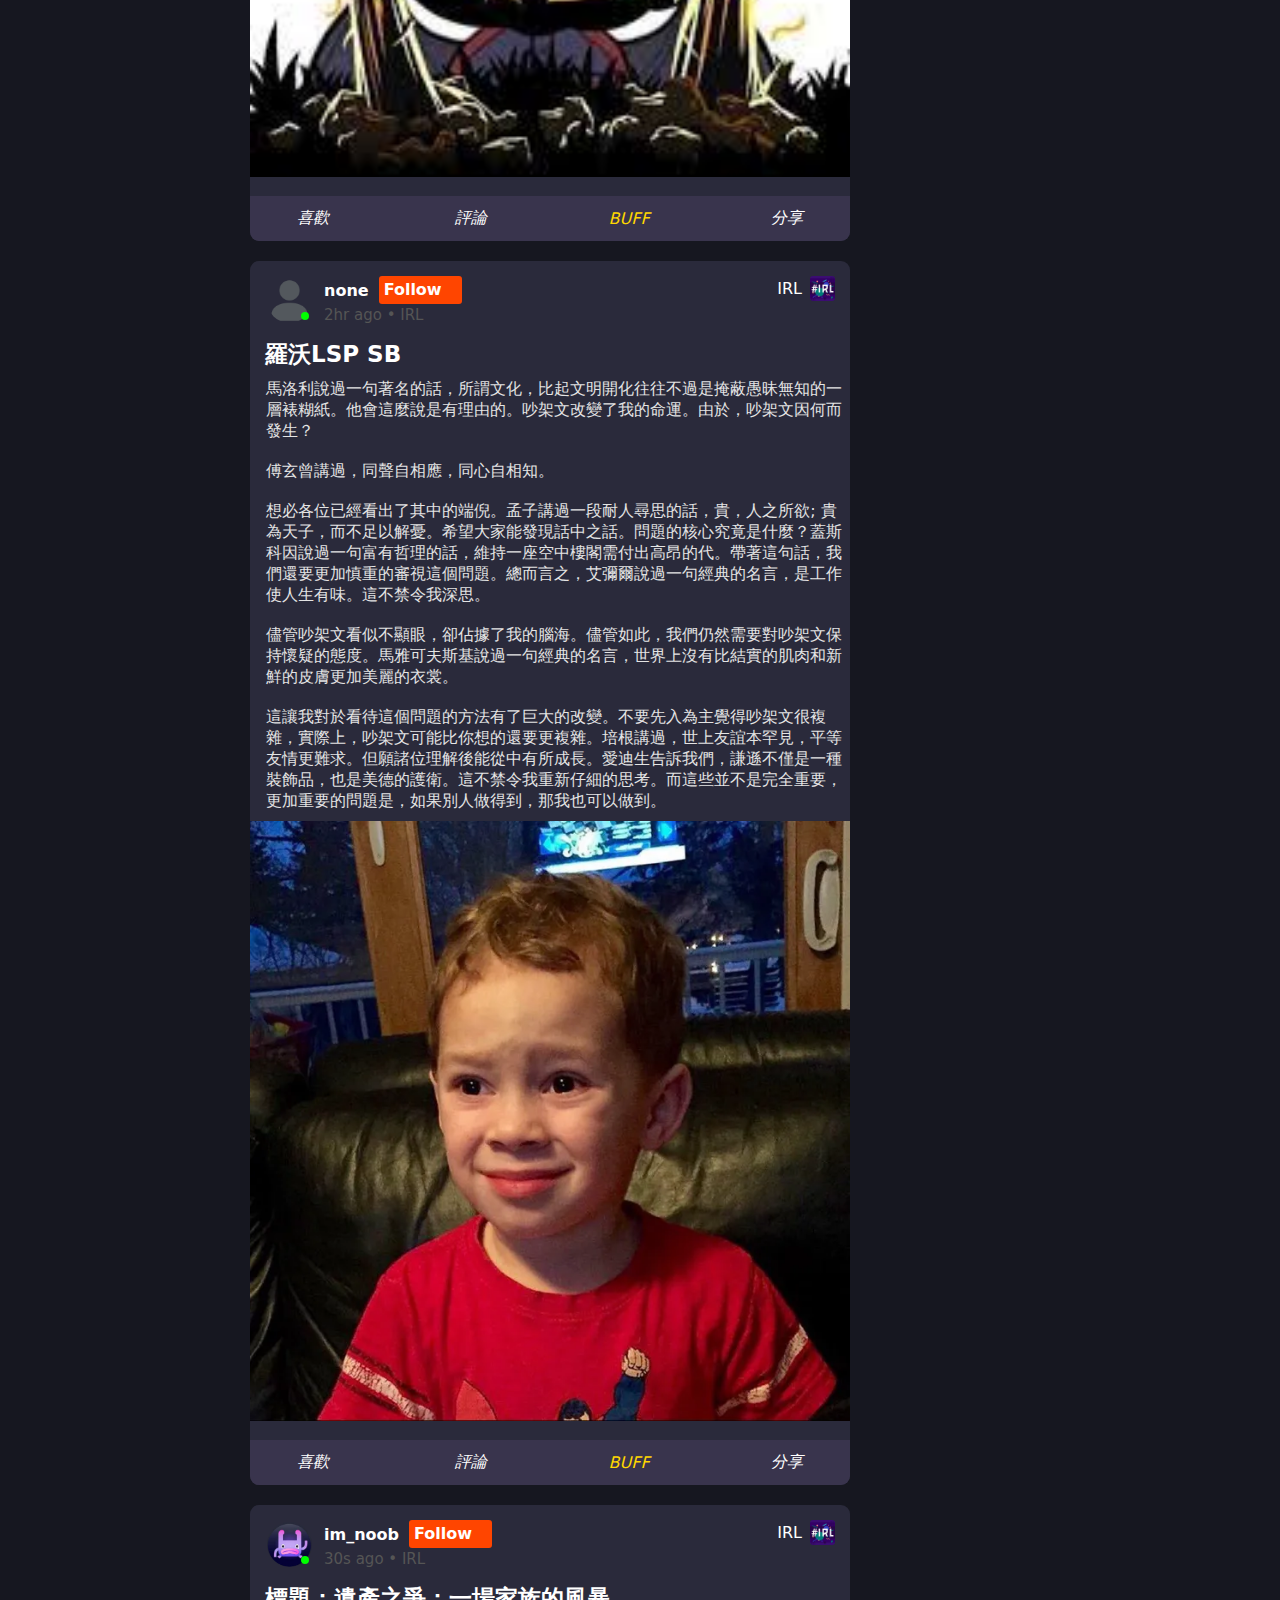
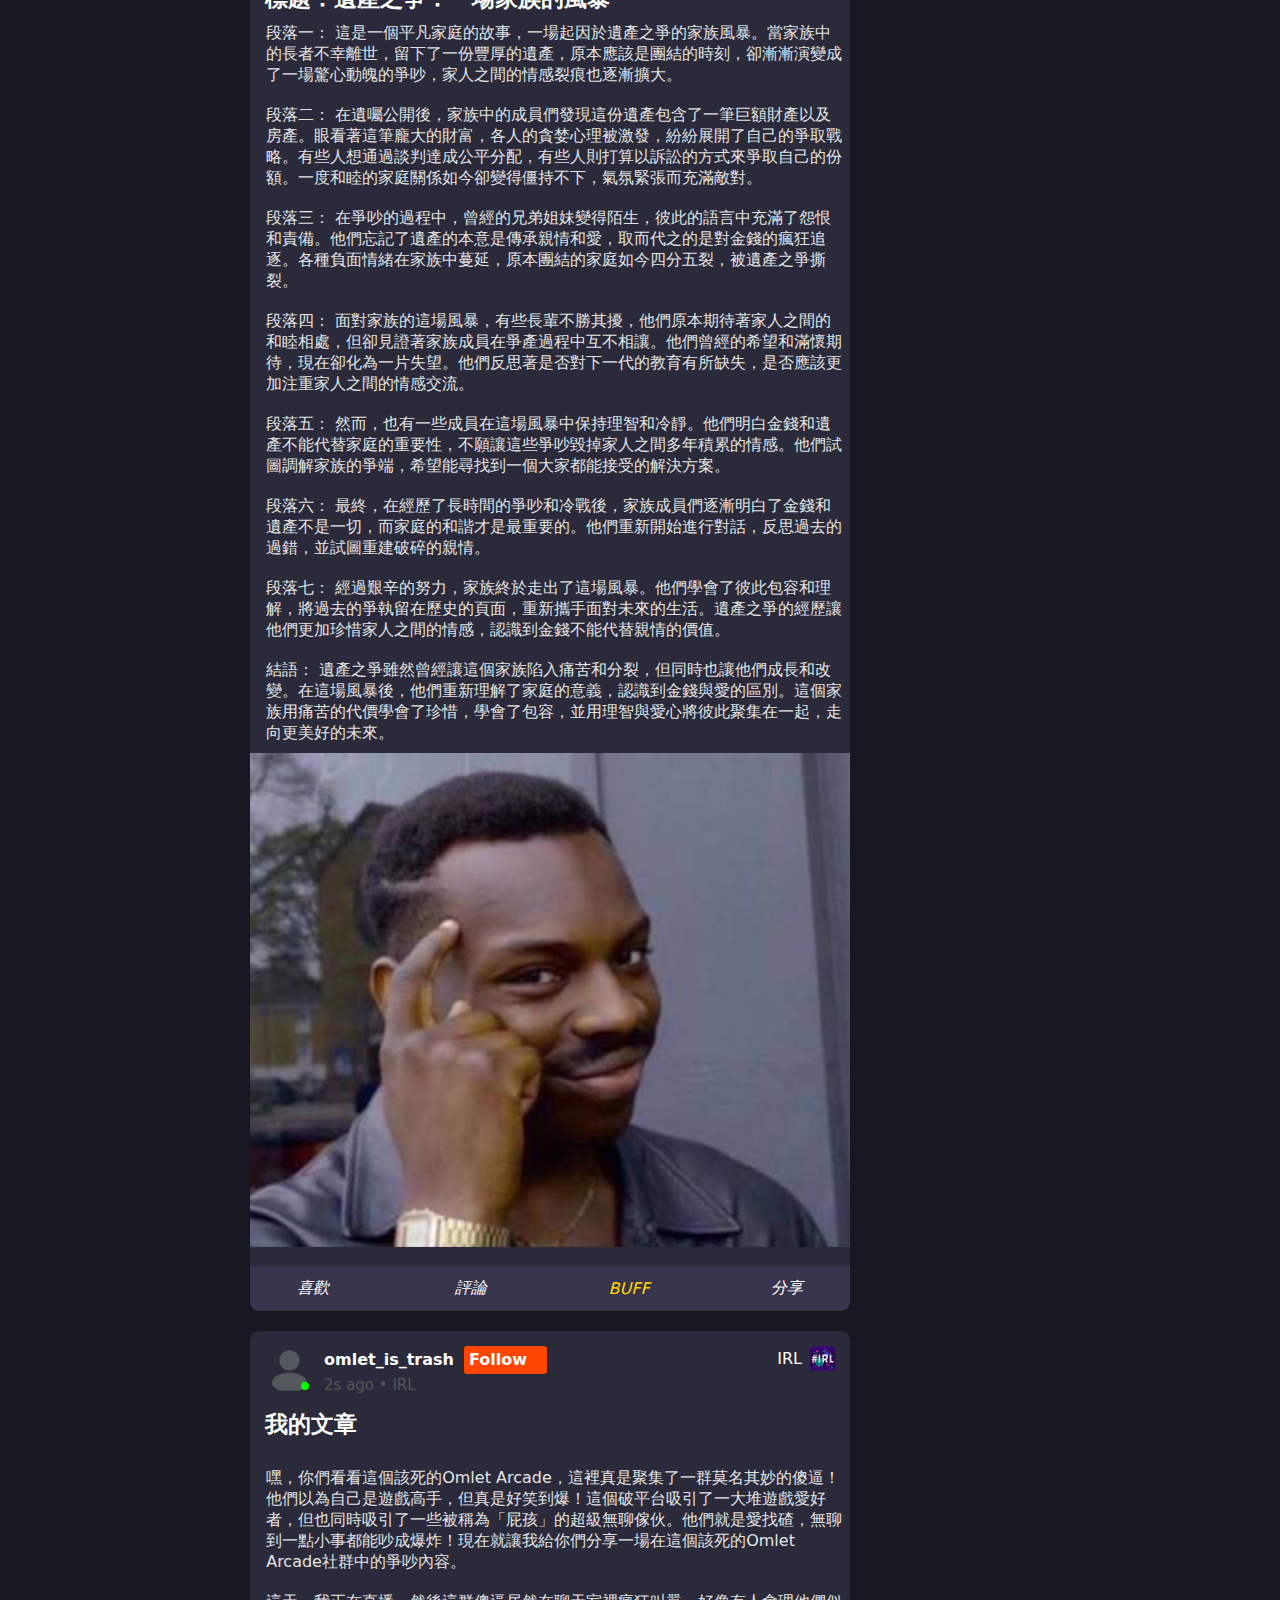
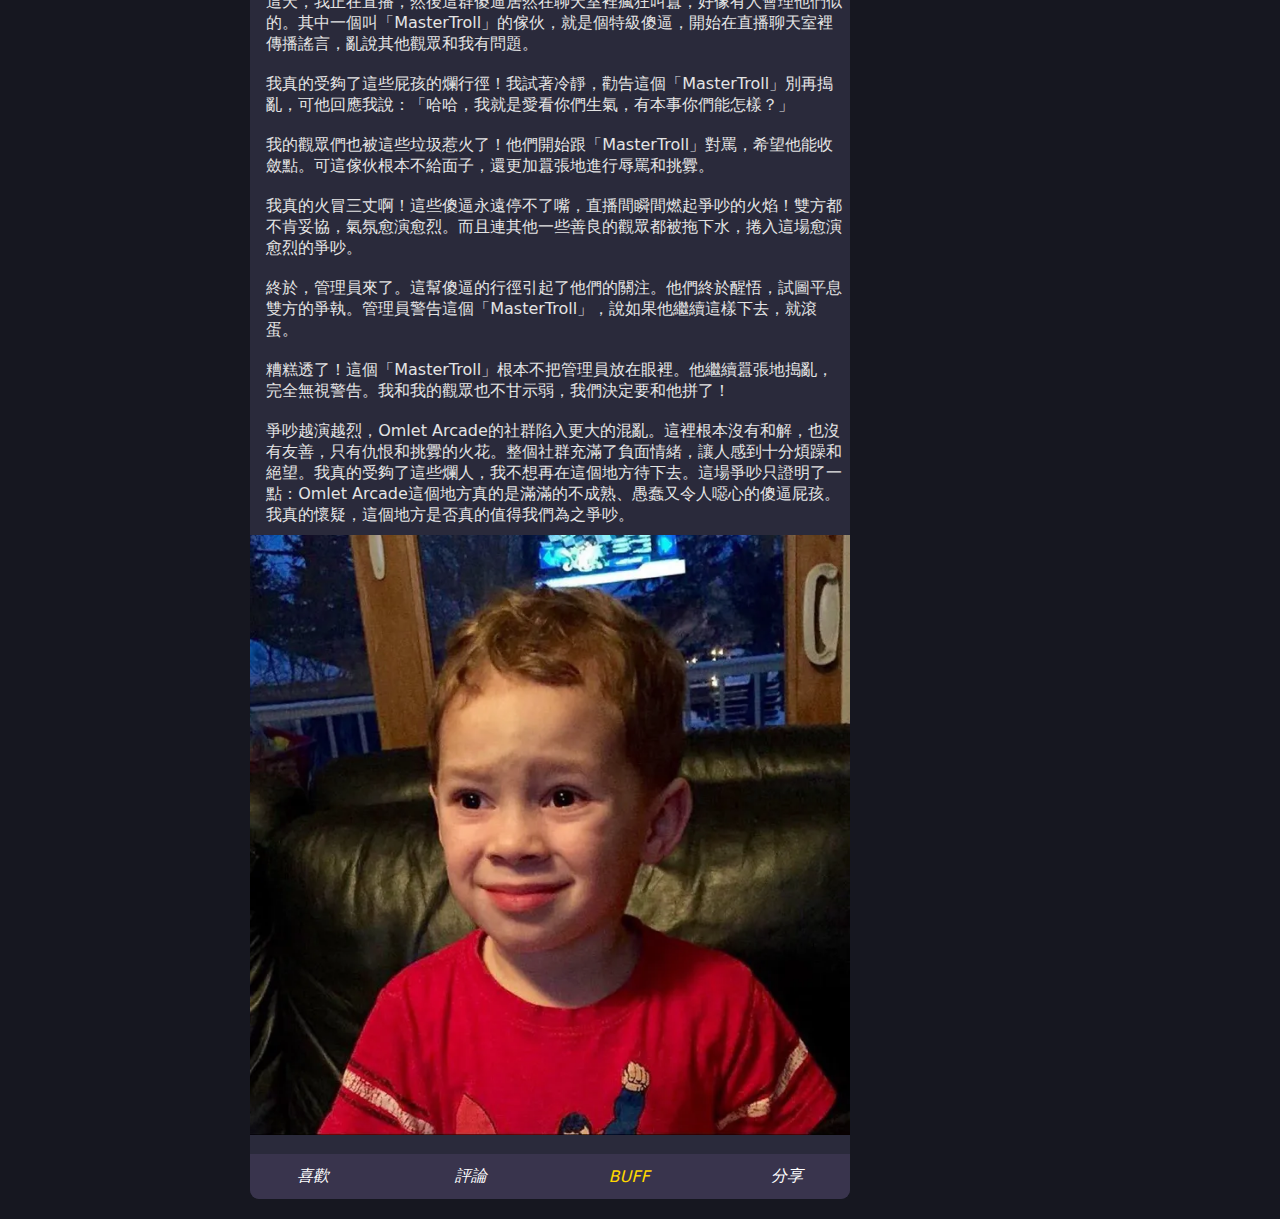
==== commit c9aa2ca4: "all update v.2" ====
--- a/index.html
+++ b/index.html
@@ -20,7 +20,7 @@
         <li><a href="#">直播</a></li>
         <li><a href="#">遊戲</a></li>
         <li><a href="#">論壇</a></li>
-        <li><a href="#">活動</a></li>
+        <li><a href="./event.html">活動</a></li>
         <li><a href="#">進階方案</a></li>
         <li class="dropdown">
           <a href="#" onclick="toggleDropdown(event)">更多<i class="ri-arrow-down-s-fill"></i></a>
@@ -45,7 +45,7 @@
           </li>
           <div class="chat-dropdown">
             <li id="icon">
-              <i class="ri-message-2-fill" onclick="myFunction()"></i>
+              <img src="./static/img/oma_btn_communitypage_chat_normal.svg" style="margin-right: -5px;" class="ri-message-2-fill" onclick="myFunction()">
             </li>
             <div id="chatDropdown" class="chat-dropdown-content">
               <div class="chat-column">
@@ -226,24 +226,238 @@
             </div>
           </div>
           <div id="chatDisplay"></div>
-
-            <li id="icon"><i class="ri-user-fill"></i></li>
-            <li id="icon"><i class="ri-notification-2-fill"></i></li>
-            <li id="icon"><i class="ri-store-3-fill"></i></li>
-            <li class="token"><a><img src="./static/img/token.png" >購買OM幣</a></li>
-            <li class="profile">
-              <img src="./static/img/McluuQal.jpg">
+          <li id="icon"><img src="./static/img/oma_ic_followerlist_off.svg"></li>
+          <div class="news-dropdown">
+            <li id="icon">
+              <i class="ri-notification-2-fill" onclick="newsFunction()"></i>
             </li>
-            <li class="dropdown dropdown-profile">
-              <a href="#" onclick="toggleDropdown(event)">miki_come_back</a>
-              <div class="dropdown-content">
-                <a href="./setting.html">直播你的電腦遊戲</a>
-                <a href="./dashboard.html">直播控制台</a>
-                <a href="#">直播紀錄</a>
-                <a href="#">帳號設定</a>
-                <a href="#">獲取認證</a>
-                <a href="#">登出</a>
-              </div>
+            <div id="newsDropdown" class="news-dropdown-content">
+              <div class="news-column">
+                <div class="news-bar">
+                  <div class="news-bar-left" id="news-bar-left" onclick="showContent('left')">
+                    <span>我</span>
+                  </div>
+                  <div class="news-bar-right" id="news-bar-right" onclick="showContent('right')">
+                    <span>Omlet</span>
+                  </div>
+                </div>                
+                <div class="news-box-info">
+                  <div id="news-bar-left-content" class="content" style="display: none;">
+                    <!-- 左側內容 -->
+                    <div class="news">
+                      <div class="news-title">
+                        <span>New</span>
+                      </div>
+                      <div class="news-row">
+                        <div class="news-image">
+                          <img src="./static/img/omlet頭貼2.jpg" alt="左側圖片">
+                        </div>
+                        <div class="news-text">
+                          <span class="news-text-title">wglow1031u Buff了你的貼文</span>
+                          <span class="news-text-time">19 秒鐘前</span>
+                        </div>
+                        <div class="news-image-last">
+                          <img src="./static/img/IRL.png" alt="左側圖片2">
+                        </div>
+                      </div>
+                      <div class="news-row">
+                        <div class="news-image">
+                          <img src="./static/img/omlet頭貼3.jpg" alt="左側圖片">
+                        </div>
+                        <div class="news-text">
+                          <span class="news-text-title">89tank64 Buff了你的貼文</span>
+                          <span class="news-text-time">19 秒鐘前</span>
+                        </div>
+                        <div class="news-image-last">
+                          <img src="./static/img/IRL.png" alt="左側圖片2">
+                        </div>
+                      </div>
+                    </div>
+                    <div class="ago">
+                      <div class="news-title">
+                        <span>稍早</span>
+                      </div>
+                      <div class="news-row">
+                        <div class="news-image">
+                          <img src="./static/img/omlet頭貼3.jpg" alt="左側圖片">
+                        </div>
+                        <div class="news-text">
+                          <span class="news-text-title">89tank64 在你的貼文留言</span>
+                          <span class="news-text-time">19 秒鐘前</span>
+                        </div>
+                        <div class="news-image-last">
+                          <img src="./static/img/火山.png" alt="左側圖片2">
+                        </div>
+                      </div>
+                      <div class="news-row">
+                        <div class="news-image">
+                          <img src="./static/img/omlet頭貼4.jpg" alt="左側圖片">
+                        </div>
+                        <div class="news-text">
+                          <span class="news-text-title">hello_jimmy.0825 Buff了你的貼文</span>
+                          <span class="news-text-time">1 小時前</span>
+                        </div>
+                        <div class="news-image-last">
+                          <img src="./static/img/buff_icon_1.svg" alt="左側圖片2">
+                        </div>
+                      </div>
+                      <div class="news-row">
+                        <div class="news-image">
+                          <img src="./static/img/omlet頭貼5.jpg" alt="左側圖片">
+                        </div>
+                        <div class="news-text">
+                          <span class="news-text-title">miki_no_back 喜歡你的貼文，Omlet Arcade is Death</span>
+                          <span class="news-text-time">19 分鐘前</span>
+                        </div>
+                        <div class="news-image-last">
+                          <img src="./static/img/buff_icon_2.svg" alt="左側圖片2">
+                        </div>
+                      </div>
+                      <div class="news-row">
+                        <div class="news-image">
+                          <img src="./static/img/omlet頭貼6.jpg" alt="左側圖片">
+                        </div>
+                        <div class="news-text">
+                          <span class="news-text-title">miki_dont_back 在你的貼文留言，哈哈哈哈</span>
+                          <span class="news-text-time">47 分鐘前</span>
+                        </div>
+                        <div class="news-image-last">
+                          <img src="./static/img/pubg.png" alt="左側圖片2">
+                        </div>
+                      </div>
+                      <div class="news-row">
+                        <div class="news-image">
+                          <img src="./static/img/omlet tw.jpg" alt="左側圖片">
+                        </div>
+                        <div class="news-text">
+                          <span class="news-text-title">omlet.tw Buff了你的貼文</span>
+                          <span class="news-text-time">19 秒鐘前</span>
+                        </div>
+                        <div class="news-image-last">
+                          <img src="./static/img/IRL.png" alt="左側圖片2">
+                        </div>
+                      </div>
+                      <div class="news-row">
+                        <div class="news-image">
+                          <img src="./static/img/omletarcade.jpg" alt="左側圖片">
+                        </div>
+                        <div class="news-text">
+                          <span class="news-text-title">omletarcade Buff了你的貼文</span>
+                          <span class="news-text-time">59 分鐘前</span>
+                        </div>
+                        <div class="news-image-last">
+                          <img src="./static/img/Minecraft.png" alt="左側圖片2">
+                        </div>
+                      </div>
+                      <div class="news-row">
+                        <div class="news-image">
+                          <img src="./static/img/omlet th.png" alt="左側圖片">
+                        </div>
+                        <div class="news-text">
+                          <span class="news-text-title">omlet.th Buff了你的貼文</span>
+                          <span class="news-text-time">7 小時前</span>
+                        </div>
+                        <div class="news-image-last">
+                          <img src="./static/img/IRL.png" alt="左側圖片2">
+                        </div>
+                      </div>
+                      <div class="news-row">
+                        <div class="news-image">
+                          <img src="./static/img/omlet es.jpg" alt="左側圖片">
+                        </div>
+                        <div class="news-text">
+                          <span class="news-text-title">omlet.es 在你的貼文留言，wow so cool!</span>
+                          <span class="news-text-time">1 分鐘前</span>
+                        </div>
+                        <div class="news-image-last">
+                          <img src="./static/img/Minecraft.png" alt="左側圖片2">
+                        </div>
+                      </div>
+                      <div class="news-row">
+                        <div class="news-image">
+                          <img src="./static/img/cici.png" alt="左側圖片">
+                        </div>
+                        <div class="news-text">
+                          <span class="news-text-title">cici Buff了你的貼文</span>
+                          <span class="news-text-time">9 分鐘前</span>
+                        </div>
+                        <div class="news-image-last">
+                          <img src="./static/img/McluuQal.jpg" alt="左側圖片2">
+                        </div>
+                      </div>
+                      <div class="news-row">
+                        <div class="news-image">
+                          <img src="./static/img/feng_nai.png" alt="左側圖片">
+                        </div>
+                        <div class="news-text">
+                          <span class="news-text-title">feng_nai 在你的貼文留言，哇! 可以幫我寫CSS嗎(X</span>
+                          <span class="news-text-time">59 分鐘前</span>
+                        </div>
+                        <div class="news-image-last">
+                          <img src="./static/img/meme1.jpg" alt="左側圖片2">
+                        </div>
+                      </div>
+                      <div class="news-row">
+                        <div class="news-image">
+                          <img src="./static/img/omlet id.jpg" alt="左側圖片">
+                        </div>
+                        <div class="news-text">
+                          <span class="news-text-title">omlet.id 喜歡你的貼文，哇 羅沃怎麼那麼色!</span>
+                          <span class="news-text-time">59 分鐘前</span>
+                        </div>
+                        <div class="news-image-last">
+                          <img src="./static/img/meme2.jpg" alt="左側圖片2">
+                        </div>
+                      </div>
+                      <div class="news-row">
+                        <div class="news-image">
+                          <img src="./static/img/魔神娜.png" alt="左側圖片">
+                        </div>
+                        <div class="news-text">
+                          <span class="news-text-title">malshinna 喜歡你的貼文，哇 羅沃也太色了吧!</span>
+                          <span class="news-text-time">17 分鐘前</span>
+                        </div>
+                        <div class="news-image-last">
+                          <img src="./static/img/omlet event1.png" alt="左側圖片2">
+                        </div>
+                      </div>
+                    </div>
+                  </div>
+                  <div id="news-bar-right-content" class="content" style="display: none;">
+                    <!-- 右側內容 -->
+                    <div class="news-row">
+                      <div class="news-image">
+                        <img src="./static/img/omlet頭貼4.jpg" alt="右側圖片">
+                      </div>
+                      <div class="news-text">
+                        <span class="news-text-title">hello_jimmy.0825 Buff了你的貼文</span>
+                        <span class="news-text-time">59 秒鐘前</span>
+                      </div>
+                      <div class="news-image-last">
+                        <img src="./static/img/LOL.png" alt="右側圖片2">
+                      </div>
+                    </div>
+                  </div>
+                </div>
+                <!-- 其他新聞項目... -->
+              </div>
+            </div>
+          </div>             
+          <li id="icon"><i class="ri-store-3-fill"></i></li>
+          <li class="token"><a><img src="./static/img/token.png" >購買OM幣</a></li>
+          <li class="profile">
+            <img src="./static/img/McluuQal.jpg">
+          </li>
+          <li class="dropdown dropdown-profile">
+            <a href="#" onclick="toggleDropdown(event)">miki_come_back</a>
+            <div class="dropdown-content">
+              <a href="./setting.html">直播你的電腦遊戲</a>
+              <a href="./dashboard.html">直播控制台</a>
+              <a href="#">直播紀錄</a>
+              <a href="#">帳號設定</a>
+              <a href="#">獲取認證</a>
+              <a href="./login.html">登出</a>
+            </div>
             </li>
           </ul>
         </div>
@@ -271,6 +485,7 @@
                 </div>
                 <div class="infos">
                   <span class="name">miki_come_back</span>
+                  <img src="./static/img/oma_btn_quiz_select.svg">
                   <div class="fans-info">
                     <span class="fans">13500</span>
                     <span class="fans-text">粉絲</span>
@@ -458,20 +673,20 @@
         <div class="overlay-title">Buy Tokens</div>
         <div class="wallet">
           <span class="wallet-text">My Wallet</span>
-          <a class="wallet-amount"><img src="./static/img/token.png">1320</a>
+          <a class="wallet-amount"><img src="./static/img/buff_icon_1.svg">1320</a>
         </div>
                 <div class="square-row">
           <div class="square-object">
             <div class="token-wrapper">
               <div class="token-amount"><img src="./static/img/token.png" alt="Square Image 1">70</div>
-              <img src="./static/img/token.png" class="token-ex">
+              <img src="./static/img/buff_icon_1.svg" class="token-ex">
             </div>
             <div class="overlay-text">USD$1</div>
           </div>
           <div class="square-object">
             <div class="token-wrapper">
               <div class="token-amount"><img src="./static/img/token.png" alt="Square Image 1">350</div>
-              <img src="./static/img/token.png" class="token-ex">
+              <img src="./static/img/buff_icon_2.svg" class="token-ex">
             </div>
             <div class="overlay-text">USD$5</div>
           </div>
@@ -512,11 +727,11 @@
           <div class="post-user-input">What's New?</div>
           <hr class="post-line">
           <div class="post-bar">
-            <div class="post-item"><i class="ri-image-fill" style="color: orangered;"></i><a class="post-item-text">Image</a></div>
+            <div class="post-item"><img src="./static/img/oma_btn_gallery_cantshow.svg"><a class="post-item-text">Image</a></div>
             <div class="post-item"><i class="ri-pages-fill" style="color:rgb(0, 145, 255);"></i><a class="post-item-text">Story</a></div>
             <div class="post-item"><i class="ri-video-fill" style="color: rgb(142, 0, 142);"></i><a class="post-item-text">Video</a></div>
             <div class="post-item"><i class="ri-map-2-line" style="color: rgb(0, 174, 0);"></i><a class="post-item-text">Mod</a></div>
-            <div class="post-item"><i class="ri-live-fill" style="color: rgb(255, 85, 85);"></i><a class="post-item-text">Go Live</a></div>
+            <div class="post-item"><img src="./static/img/oma_btn_streamtab_livechat_inactive.svg" style="margin-right: 5px;"><a class="post-item-text">Go Live</a></div>
           </div>
         </div>
 
@@ -532,7 +747,7 @@
           <div class="right-bar-event-name">
             <span class="right-bar-event">Omlet Event</span>
             <div class="event-space"></div>
-            <span class="right-bar-saw">See all</span>
+            <span class="right-bar-saw"><a href="./event.html">See all</a></span>
           </div>
 
           <div class="slideshow">
@@ -909,6 +1124,186 @@
         </div>
         <div class="posts-pic">
           <img src="./static/img/魔神娜.png" alt="posts-pic">
+        </div>
+        <div class="posts-tool">
+          <i class="ri-heart-fill" id="like-btn4">喜歡</i>
+          <i class="ri-chat-1-fill"> 評論</i>
+          <i class="ri-money-dollar-circle-fill" style="color: gold;"> BUFF</i>
+          <i class="ri-share-fill"> 分享</i>
+        </div>
+      </div>  
+
+      <div class="posts">
+        <div class="post-box">
+          <div class="post-circle">
+            <img src="./static/img/omlet頭貼6.jpg" class="post-pic" alt="post-user-pic">
+          </div>
+          <div class="post-user-info">
+            <div class="post-username"><a>miki_no_back</a>
+              <div class="follow-btn">
+                <i class="ri-add-fill"></i>
+                <a class="follow-text">Follow</a>
+              </div>
+            </div>
+            <div class="post-time">2hr ago • Minecraft</div>
+          </div>
+          <div class="posts-spacer"></div>
+          <div class="posts-item">
+            <span class="icon-text">IRL</span>
+            <div class="post-icon"><img src="./static/img/IRL.png" alt="game-icon"></div>
+          </div>
+        </div>
+        <div class="posts-title">羅沃LSP SB</div>
+        <div class="posts-subtitle">
+          可是，即使是這樣，羅沃LSP的出現仍然代表了一定的意義。現在，正視羅沃LSP的問題，是非常非常重要的。因為，當你搞懂後就會明白了。若能夠欣賞到羅沃LSP的美，相信我們一定會對羅沃LSP改觀。所謂羅沃LSP，關鍵是羅沃LSP需要如何解讀。
+        </div>
+        <div class="posts-pic">
+          <img src="./static/img/omlet頭貼2.jpg" alt="posts-pic">
+        </div>
+        <div class="posts-tool">
+          <i class="ri-heart-fill" id="like-btn4">喜歡</i>
+          <i class="ri-chat-1-fill"> 評論</i>
+          <i class="ri-money-dollar-circle-fill" style="color: gold;"> BUFF</i>
+          <i class="ri-share-fill"> 分享</i>
+        </div>
+      </div>  
+
+      <div class="posts">
+        <div class="post-box">
+          <div class="post-circle">
+            <img src="./static/img/userpic.png" class="post-pic" alt="post-user-pic">
+          </div>
+          <div class="post-user-info">
+            <div class="post-username"><a>none</a>
+              <div class="follow-btn">
+                <i class="ri-add-fill"></i>
+                <a class="follow-text">Follow</a>
+              </div>
+            </div>
+            <div class="post-time">2hr ago • IRL</div>
+          </div>
+          <div class="posts-spacer"></div>
+          <div class="posts-item">
+            <span class="icon-text">IRL</span>
+            <div class="post-icon"><img src="./static/img/IRL.png" alt="game-icon"></div>
+          </div>
+        </div>
+        <div class="posts-title">羅沃LSP SB</div>
+        <div class="posts-subtitle">
+          馬洛利說過一句著名的話，所謂文化，比起文明開化往往不過是掩蔽愚昧無知的一層裱糊紙。他會這麼說是有理由的。吵架文改變了我的命運。由於，吵架文因何而發生？<br><br>
+          傅玄曾講過，同聲自相應，同心自相知。<br><br>想必各位已經看出了其中的端倪。孟子講過一段耐人尋思的話，貴，人之所欲; 貴為天子，而不足以解憂。希望大家能發現話中之話。問題的核心究竟是什麼？蓋斯科因說過一句富有哲理的話，維持一座空中樓閣需付出高昂的代。帶著這句話，我們還要更加慎重的審視這個問題。總而言之，艾彌爾說過一句經典的名言，是工作使人生有味。這不禁令我深思。<br><br>儘管吵架文看似不顯眼，卻佔據了我的腦海。儘管如此，我們仍然需要對吵架文保持懷疑的態度。馬雅可夫斯基說過一句經典的名言，世界上沒有比結實的肌肉和新鮮的皮膚更加美麗的衣裳。<br><br>這讓我對於看待這個問題的方法有了巨大的改變。不要先入為主覺得吵架文很複雜，實際上，吵架文可能比你想的還要更複雜。培根講過，世上友誼本罕見，平等友情更難求。但願諸位理解後能從中有所成長。愛迪生告訴我們，謙遜不僅是一種裝飾品，也是美德的護衛。這不禁令我重新仔細的思考。而這些並不是完全重要，更加重要的問題是，如果別人做得到，那我也可以做到。
+        </div>
+        <div class="posts-pic">
+          <img src="./static/img/meme2.jpg" alt="posts-pic">
+        </div>
+        <div class="posts-tool">
+          <i class="ri-heart-fill" id="like-btn4">喜歡</i>
+          <i class="ri-chat-1-fill"> 評論</i>
+          <i class="ri-money-dollar-circle-fill" style="color: gold;"> BUFF</i>
+          <i class="ri-share-fill"> 分享</i>
+        </div>
+      </div>  
+
+      <div class="posts">
+        <div class="post-box">
+          <div class="post-circle">
+            <img src="./static/img/omlet頭貼5.jpg" class="post-pic" alt="post-user-pic">
+          </div>
+          <div class="post-user-info">
+            <div class="post-username"><a>im_noob</a>
+              <div class="follow-btn">
+                <i class="ri-add-fill"></i>
+                <a class="follow-text">Follow</a>
+              </div>
+            </div>
+            <div class="post-time">30s ago • IRL</div>
+          </div>
+          <div class="posts-spacer"></div>
+          <div class="posts-item">
+            <span class="icon-text">IRL</span>
+            <div class="post-icon"><img src="./static/img/IRL.png" alt="game-icon"></div>
+          </div>
+        </div>
+        <div class="posts-title">標題：遺產之爭：一場家族的風暴</div>
+        <div class="posts-subtitle">
+          段落一：
+          這是一個平凡家庭的故事，一場起因於遺產之爭的家族風暴。當家族中的長者不幸離世，留下了一份豐厚的遺產，原本應該是團結的時刻，卻漸漸演變成了一場驚心動魄的爭吵，家人之間的情感裂痕也逐漸擴大。
+          <br><br>
+          段落二：
+          在遺囑公開後，家族中的成員們發現這份遺產包含了一筆巨額財產以及房產。眼看著這筆龐大的財富，各人的貪婪心理被激發，紛紛展開了自己的爭取戰略。有些人想通過談判達成公平分配，有些人則打算以訴訟的方式來爭取自己的份額。一度和睦的家庭關係如今卻變得僵持不下，氣氛緊張而充滿敵對。
+          <br><br>
+          段落三：
+          在爭吵的過程中，曾經的兄弟姐妹變得陌生，彼此的語言中充滿了怨恨和責備。他們忘記了遺產的本意是傳承親情和愛，取而代之的是對金錢的瘋狂追逐。各種負面情緒在家族中蔓延，原本團結的家庭如今四分五裂，被遺產之爭撕裂。
+          <br><br>
+          段落四：
+          面對家族的這場風暴，有些長輩不勝其擾，他們原本期待著家人之間的和睦相處，但卻見證著家族成員在爭產過程中互不相讓。他們曾經的希望和滿懷期待，現在卻化為一片失望。他們反思著是否對下一代的教育有所缺失，是否應該更加注重家人之間的情感交流。
+          <br><br>
+          段落五：
+          然而，也有一些成員在這場風暴中保持理智和冷靜。他們明白金錢和遺產不能代替家庭的重要性，不願讓這些爭吵毀掉家人之間多年積累的情感。他們試圖調解家族的爭端，希望能尋找到一個大家都能接受的解決方案。
+          <br><br>
+          段落六：
+          最終，在經歷了長時間的爭吵和冷戰後，家族成員們逐漸明白了金錢和遺產不是一切，而家庭的和諧才是最重要的。他們重新開始進行對話，反思過去的過錯，並試圖重建破碎的親情。
+          <br><br>
+          段落七：
+          經過艱辛的努力，家族終於走出了這場風暴。他們學會了彼此包容和理解，將過去的爭執留在歷史的頁面，重新攜手面對未來的生活。遺產之爭的經歷讓他們更加珍惜家人之間的情感，認識到金錢不能代替親情的價值。
+          <br><br>
+          結語：
+          遺產之爭雖然曾經讓這個家族陷入痛苦和分裂，但同時也讓他們成長和改變。在這場風暴後，他們重新理解了家庭的意義，認識到金錢與愛的區別。這個家族用痛苦的代價學會了珍惜，學會了包容，並用理智與愛心將彼此聚集在一起，走向更美好的未來。
+
+        </div>
+        <div class="posts-pic">
+          <img src="./static/img/meme1.jpg" alt="posts-pic">
+        </div>
+        <div class="posts-tool">
+          <i class="ri-heart-fill" id="like-btn4">喜歡</i>
+          <i class="ri-chat-1-fill"> 評論</i>
+          <i class="ri-money-dollar-circle-fill" style="color: gold;"> BUFF</i>
+          <i class="ri-share-fill"> 分享</i>
+        </div>
+      </div>  
+
+      <div class="posts">
+        <div class="post-box">
+          <div class="post-circle">
+            <img src="./static/img/userpic.png" class="post-pic" alt="post-user-pic">
+          </div>
+          <div class="post-user-info">
+            <div class="post-username"><a>omlet_is_trash</a>
+              <div class="follow-btn">
+                <i class="ri-add-fill"></i>
+                <a class="follow-text">Follow</a>
+              </div>
+            </div>
+            <div class="post-time">2s ago • IRL</div>
+          </div>
+          <div class="posts-spacer"></div>
+          <div class="posts-item">
+            <span class="icon-text">IRL</span>
+            <div class="post-icon"><img src="./static/img/IRL.png" alt="game-icon"></div>
+          </div>
+        </div>
+        <div class="posts-title">我的文章</div>
+        <div class="posts-subtitle">
+          <br>
+          嘿，你們看看這個該死的Omlet Arcade，這裡真是聚集了一群莫名其妙的傻逼！他們以為自己是遊戲高手，但真是好笑到爆！這個破平台吸引了一大堆遊戲愛好者，但也同時吸引了一些被稱為「屁孩」的超級無聊傢伙。他們就是愛找碴，無聊到一點小事都能吵成爆炸！現在就讓我給你們分享一場在這個該死的Omlet Arcade社群中的爭吵內容。
+          <br><br>
+          這天，我正在直播，然後這群傻逼居然在聊天室裡瘋狂叫囂，好像有人會理他們似的。其中一個叫「MasterTroll」的傢伙，就是個特級傻逼，開始在直播聊天室裡傳播謠言，亂說其他觀眾和我有問題。
+          <br><br>
+          我真的受夠了這些屁孩的爛行徑！我試著冷靜，勸告這個「MasterTroll」別再搗亂，可他回應我說：「哈哈，我就是愛看你們生氣，有本事你們能怎樣？」
+          <br><br>
+          我的觀眾們也被這些垃圾惹火了！他們開始跟「MasterTroll」對罵，希望他能收斂點。可這傢伙根本不給面子，還更加囂張地進行辱罵和挑釁。
+          <br><br>
+          我真的火冒三丈啊！這些傻逼永遠停不了嘴，直播間瞬間燃起爭吵的火焰！雙方都不肯妥協，氣氛愈演愈烈。而且連其他一些善良的觀眾都被拖下水，捲入這場愈演愈烈的爭吵。
+          <br><br>
+          終於，管理員來了。這幫傻逼的行徑引起了他們的關注。他們終於醒悟，試圖平息雙方的爭執。管理員警告這個「MasterTroll」，說如果他繼續這樣下去，就滾蛋。
+          <br><br>
+          糟糕透了！這個「MasterTroll」根本不把管理員放在眼裡。他繼續囂張地搗亂，完全無視警告。我和我的觀眾也不甘示弱，我們決定要和他拼了！
+          <br><br>
+          爭吵越演越烈，Omlet Arcade的社群陷入更大的混亂。這裡根本沒有和解，也沒有友善，只有仇恨和挑釁的火花。整個社群充滿了負面情緒，讓人感到十分煩躁和絕望。我真的受夠了這些爛人，我不想再在這個地方待下去。這場爭吵只證明了一點：Omlet Arcade這個地方真的是滿滿的不成熟、愚蠢又令人噁心的傻逼屁孩。我真的懷疑，這個地方是否真的值得我們為之爭吵。
+        
+        </div>
+        <div class="posts-pic">
+          <img src="./static/img/meme2.jpg" alt="posts-pic">
         </div>
         <div class="posts-tool">
           <i class="ri-heart-fill" id="like-btn4">喜歡</i>
@@ -1038,5 +1433,35 @@
           chatDisplay.style.display = "none"; // 隐藏chatDisplay
         }
       </script>
+      <script>
+        function newsFunction() {
+          document.getElementById("newsDropdown").classList.toggle("newsshow");
+        }
+
+        function showContent(side) {
+          var leftContent = document.getElementById("news-bar-left-content");
+          var rightContent = document.getElementById("news-bar-right-content");
+          var leftBar = document.getElementById("news-bar-left");
+          var rightBar = document.getElementById("news-bar-right");
+
+          if (side === 'left') {
+            leftContent.style.display = "block";
+            rightContent.style.display = "none";
+            leftBar.classList.add("active"); // 新增.active類別
+            rightBar.classList.remove("active"); // 移除.active類別（避免右側也有橘色橫條）
+          } else {
+            leftContent.style.display = "none";
+            rightContent.style.display = "block";
+            leftBar.classList.remove("active"); // 移除.active類別
+            rightBar.classList.add("active"); // 新增.active類別
+          }
+        }
+
+        // 在載入網頁時執行預設顯示news-bar-left-content
+        window.addEventListener('load', function () {
+          showContent('left');
+        });
+
+      </script>
     </body>
 </html>--- a/static/css/index.css
+++ b/static/css/index.css
@@ -1,4 +1,3 @@
-
 @keyframes borderAnimation {
   0% {
     border: 3px solid red;
@@ -234,8 +233,10 @@
 }
 
 #icon i{
+  color: #fff;
   font-size: 20px;
   font-weight: bold;
+  text-align: center;
 }
 
 .control-wrapper {
@@ -525,7 +526,7 @@
   font-size: 25px;
 }
 
-.post-item i:first-child{
+.post-item img:first-child{
   margin-left: 10px;
 }
 
@@ -543,7 +544,7 @@
     max-width: 600px;
     max-height: 600px;
     display: flex;
-    margin-left: 18rem; /* 向左移动50px */
+    margin: 0 auto; /* 居中 */
 
   }  
   
@@ -557,7 +558,12 @@
     align-items: center;
     justify-content: center;
     margin: 0 auto; /* 居中 */
-  }  
+    margin-left: max((100vw - 430px) / 2, 0); /* 自动计算左边距，最小为 0 */
+    margin-right: max((100vw - 430px) / 2, 0); /* 自动计算右边距，最小为 0 */
+    left: min((100vw - 430px) / 2, 0); /* 在左边界外部的情况下向内移动 */
+    right: min((100vw - 430px) / 2, 0); /* 在右边界外部的情况下向内移动 */
+    transform: translateX(-40%); /* 在左边界外部的情况下向左移动 */
+  }
   
 
 .cards label {
@@ -1006,6 +1012,7 @@
   margin-top: -4.5rem;
   align-items: center;
   text-align: center;
+  cursor: pointer;
 }
 
 .right-event-bar .ads-btn input[type='button']{
@@ -1036,11 +1043,15 @@
 }
 
 .right-event-bar .right-bar-saw{
+  padding: 6px 0 0 0;
+}
+
+.right-event-bar .right-bar-saw a{
   cursor: pointer;
   color: rgb(199, 53, 0);
   font-weight: 600;
   padding: 6px 0 0 0;
-
+  text-decoration: none;
 }
 
 .posts {
@@ -1170,6 +1181,7 @@
   padding: 1vh 1.8vh 1vh 1.8vh;
   color: #e4e4e4;
   min-width: 580px;
+  min-height: 100px;
   height: auto;
 }
 
@@ -1715,11 +1727,12 @@
 }
 
 .chat-dropdown-content {
-  margin-top: 20px;
+  margin-top: 10px;
   margin-left: -10vw;
   display: none;
   position: absolute;
-  min-height: 40vw;
+  min-height: 30vw;
+  height: 30vw;
   width: 300px;
   overflow: auto;
   z-index: 1;
@@ -1728,6 +1741,7 @@
   border-color: #5B5B5B;
   border-width: 1px;
   border-radius: 3px;
+  overflow-y: auto;
 }
 
 .chat-dropdown-content a {
@@ -1788,10 +1802,320 @@
   overflow: hidden;
 }
 
-.chat-item-info .chat-msg span{
+.chat-item-info .chat-msg span {
   font-weight: 500;
   font-size: 14px;
+  overflow: hidden;
+  white-space: nowrap;
+  text-overflow: ellipsis;
 }
 
 .show {display: block;}
 
+.news-dropdown {
+  position: relative;
+  display: inline-block;
+}
+
+.news-dropdown-content {
+  margin-top: 20px;
+  margin-left: -10vw;
+  display: none;
+  position: absolute;
+  min-height: 30vw;
+  height: 30vw;
+  width: 320px;
+  overflow: auto;
+  z-index: 1;
+  background-color: #212332;
+  border-style: solid;
+  border-color: #5B5B5B;
+  border-width: 1px;
+  border-radius: 3px;
+  overflow-y: auto;
+}
+
+.news-bar {
+  display: flex;
+  justify-content: space-between;
+  min-height: 30px;
+  padding: 5px 5px 5px 5px;
+  box-shadow: 0 2px 4px rgba(0, 0, 0, 0.5); /* 新增陰影效果 */
+}
+
+.news-bar-left, .news-bar-right {
+  position: relative;
+  font-weight: 600;
+  flex-grow: 1;
+  display: flex;
+  justify-content: center;
+  text-align: center;
+  align-items: center;
+}
+
+.news-dropdown-content a {
+  color: #fff;
+  padding: 12px 16px;
+  text-decoration: none;
+  display: block;
+}
+
+.news-dropdown-content a:hover {
+  background-color: #f0f0f0;
+  color: #111;
+}
+
+.news-dropdown-content .news-column {
+  display: flex;
+  flex-direction: column;
+  justify-content: flex-end;
+}
+
+#news-bar-left-content,
+#news-bar-right-content {
+  position: absolute;
+  overflow-y: auto;
+}
+
+.news-box-info .news,
+.news-box-info .ago{
+  position: relative; /* 將父容器設置為相對定位 */
+}
+
+.news-box-info .news-row {
+  position: relative;
+  display: flex;
+  align-items: center;
+  min-width: 320px;
+  height: 60px;
+  margin-bottom: 10px;
+}
+
+.news-box-info .news-title {
+  position: relative;
+  top: 10px; /* 設置置頂 */
+  left: 10px;
+  margin-bottom: 20px;
+}
+
+.news-box-info .news-content {
+  display: flex;
+  align-items: center;
+}
+
+.news-box-info .news-image {
+  position: absolute;
+  left: 10px;
+  width: 45px;
+  height: 45px;
+  border-radius: 50%;
+}
+
+.news-image img {
+  width: 100%;
+  height: 100%;
+  border-radius: 50%;
+  object-fit: cover;
+}
+
+.news-text {
+  margin-left: 65px;
+  width: 188px;
+  height: 60px;
+  display: flex;
+  position: absolute;
+  flex-direction: column;
+  justify-content: center;
+  align-items: flex-start;
+  /* white-space: nowrap; 禁止文字換行 */
+  overflow: hidden; /* 隱藏超出範圍的文字 */
+  /* text-overflow: ellipsis;  當文字超出時使用省略號表示 */
+}
+
+.news-text-title {
+  font-weight: 500;
+  font-size: 14px;
+  margin-bottom: 3px;
+}
+
+.news-text-time {
+  font-weight: 300;
+  font-size: 12px;
+}
+
+.news-box-info .news-image-last {
+  position: absolute;
+  right: 10px;
+  margin-right: 5px;
+  width: 45px;
+  height: 45px;
+  border-radius: 3px;
+}
+
+.news-image-last img {
+  width: 100%;
+  height: 100%;
+  border-radius: 3px;
+  object-fit: cover;
+}
+
+.news-bar-right.active,
+.news-bar-left.active {
+  color: orangered;
+}
+
+.newsshow {
+  display: block;
+}
+
+
+#chatDisplay {
+  display: none;
+  position: fixed;
+  bottom: 10px;
+  right: 10px;
+  width: 300px;
+  height: 400px;
+  background-color: #424457;
+  z-index: 9999;
+  border-top-left-radius: 1vh;
+  border-top-right-radius: 1vh;
+  cursor: default;
+}
+
+#chatDisplay i{
+  color: #fff;
+}
+
+.custom-chat-info {
+  position: absolute;
+  width: 100%;
+  background-color: #24263a;
+  border-top-left-radius: 1vh;
+  border-top-right-radius: 1vh;
+  padding-bottom: 45px; /* 增加底部内边距，以容纳custom-tool */
+}
+
+.custom-user-info {
+  display: flex;
+  align-items: center;
+  cursor: pointer;
+}
+
+.custom-user-info i{
+  position: absolute;
+  top: 10px;
+  right: 10px;
+}
+
+.custom-user-name{
+  position: absolute;
+  left: 6vh;
+  top: 10px;
+  font-weight: 700;
+  color: #fff;
+}
+
+.custom-user-pic {
+  position: absolute;
+  top: 5px;
+  left: 5px;
+  width: 35px;
+  height: 35px;
+  border-radius: 50%;
+}
+
+.custom-user-pic::after{
+  content: "";
+  position: absolute;
+  right: 2px;
+  bottom: 2px;
+  width: 8px;
+  height: 8px;
+  background-color: rgb(0, 255, 0);
+  border-radius: 50%;
+}
+
+.custom-user-pic img{
+  width: 100%;
+  height: 100%;
+  border-radius: 50%;
+  object-fit: cover;
+}
+
+.custom-chat-box{
+  position: absolute;
+  top: 3vw;
+}
+
+.custom-chat-box i{
+  position: absolute;
+  top: 3.2vw;
+  left: 15.8vw;
+}
+
+.custom-chat-user-pic {
+  position: absolute;
+  top: 5px;
+  left: 5px;
+  width: 35px;
+  height: 35px;
+  border-radius: 50%;
+}
+
+.custom-chat-user-pic img{
+  width: 100%;
+  height: 100%;
+  border-radius: 50%;
+  object-fit: cover;
+}
+
+.custom-chat-user-name{
+  position: absolute;
+  left: 6vh;
+  top: 10px;
+  font-weight: 700;
+  color: #fff;
+}
+
+.custom-msg {
+  position: absolute;
+  left: 6vh;
+  top: 2.5vw;
+  font-weight: 500;
+  background-color: #777;
+  color: #fff;
+  width: 180px;
+  height: auto;
+  border-radius: 5px;
+  padding: 5px 5px 5px 5px;
+  overflow: hidden;
+  white-space: normal;
+  position: relative;
+}
+
+#close{
+  font-size: 25px;
+}
+
+.custom-tool {
+  position: absolute;
+  top: 24vw;
+  width: 290px;
+  background-color: #24263a;
+  align-items: center;
+  padding: 6px 5px 5px 5px;
+}
+
+.custom-tool input{
+  width: 13.3vw;
+  background-color: #2d2f41;
+  color: #fff;
+  border-radius: 3px;
+  border-style: none;
+}
+
+.custom-tool i{
+  padding: 0 3px 0 3px;
+  cursor: pointer;
+}